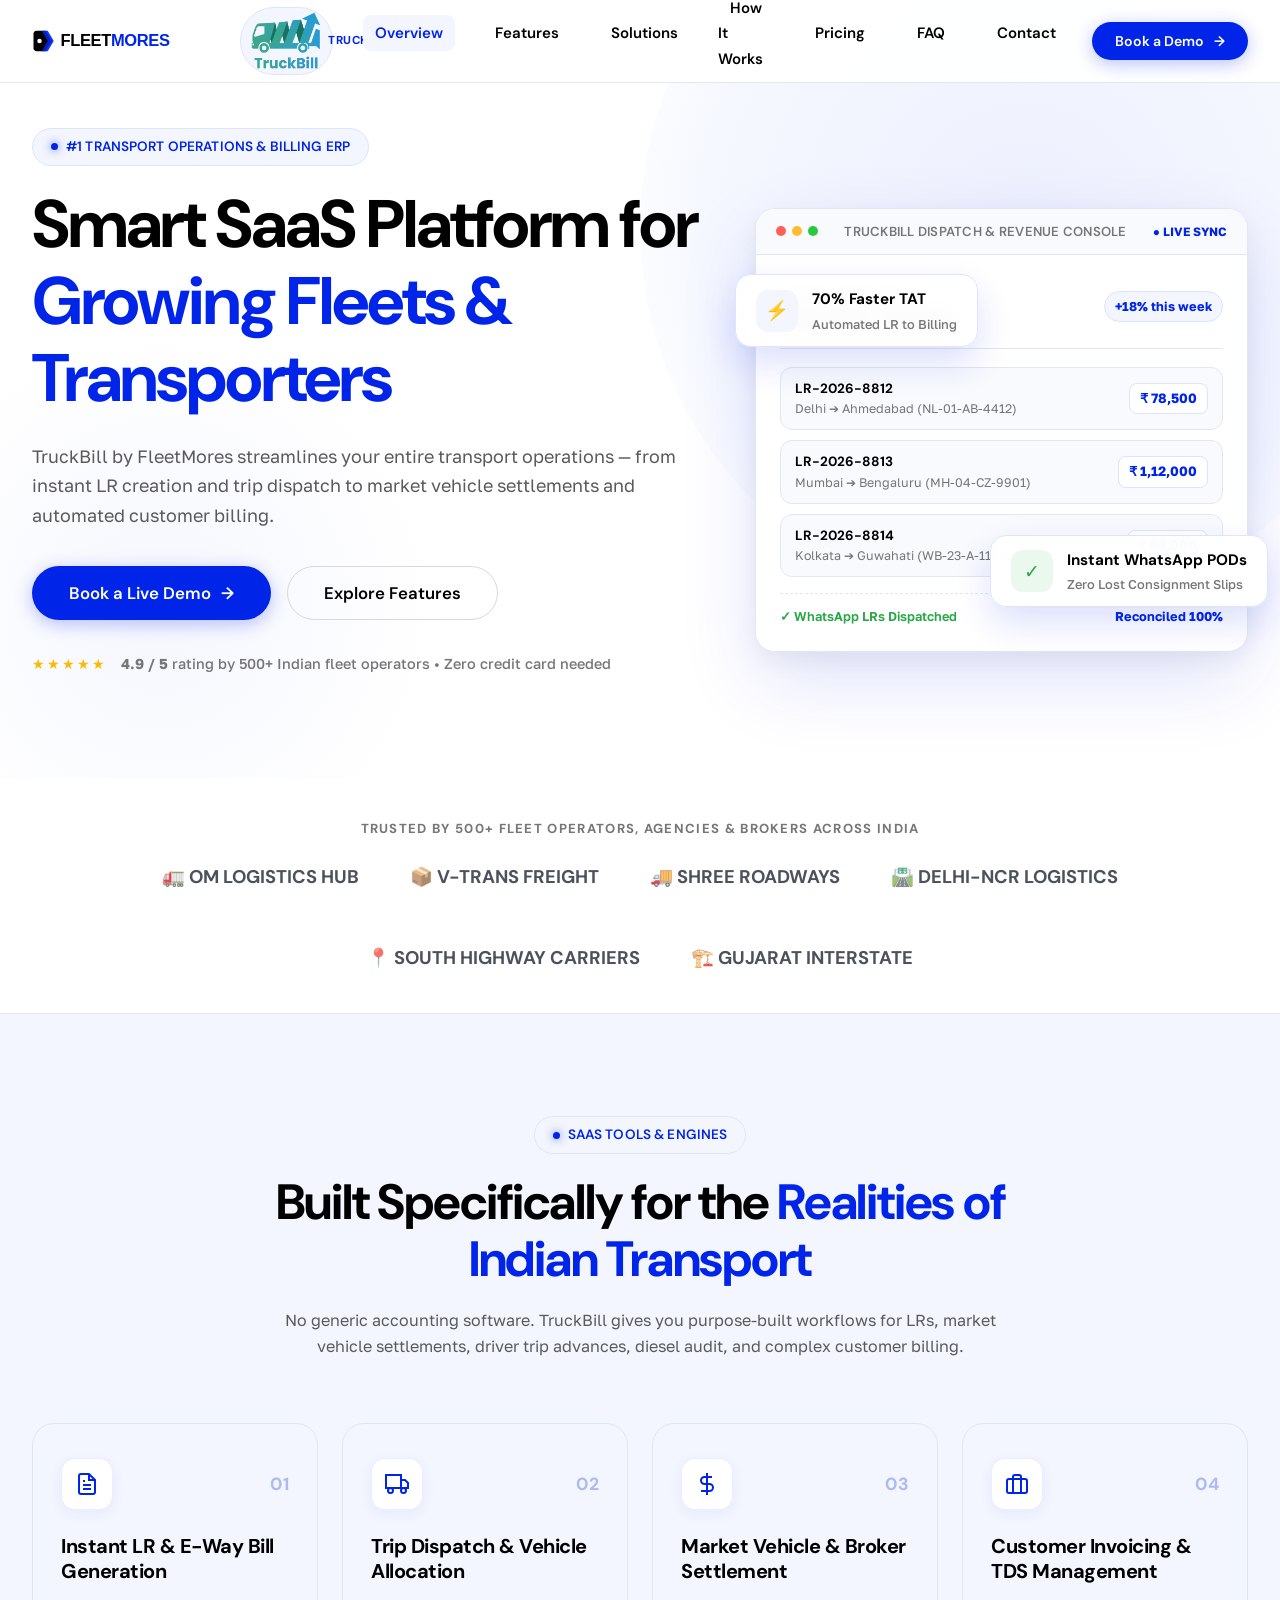
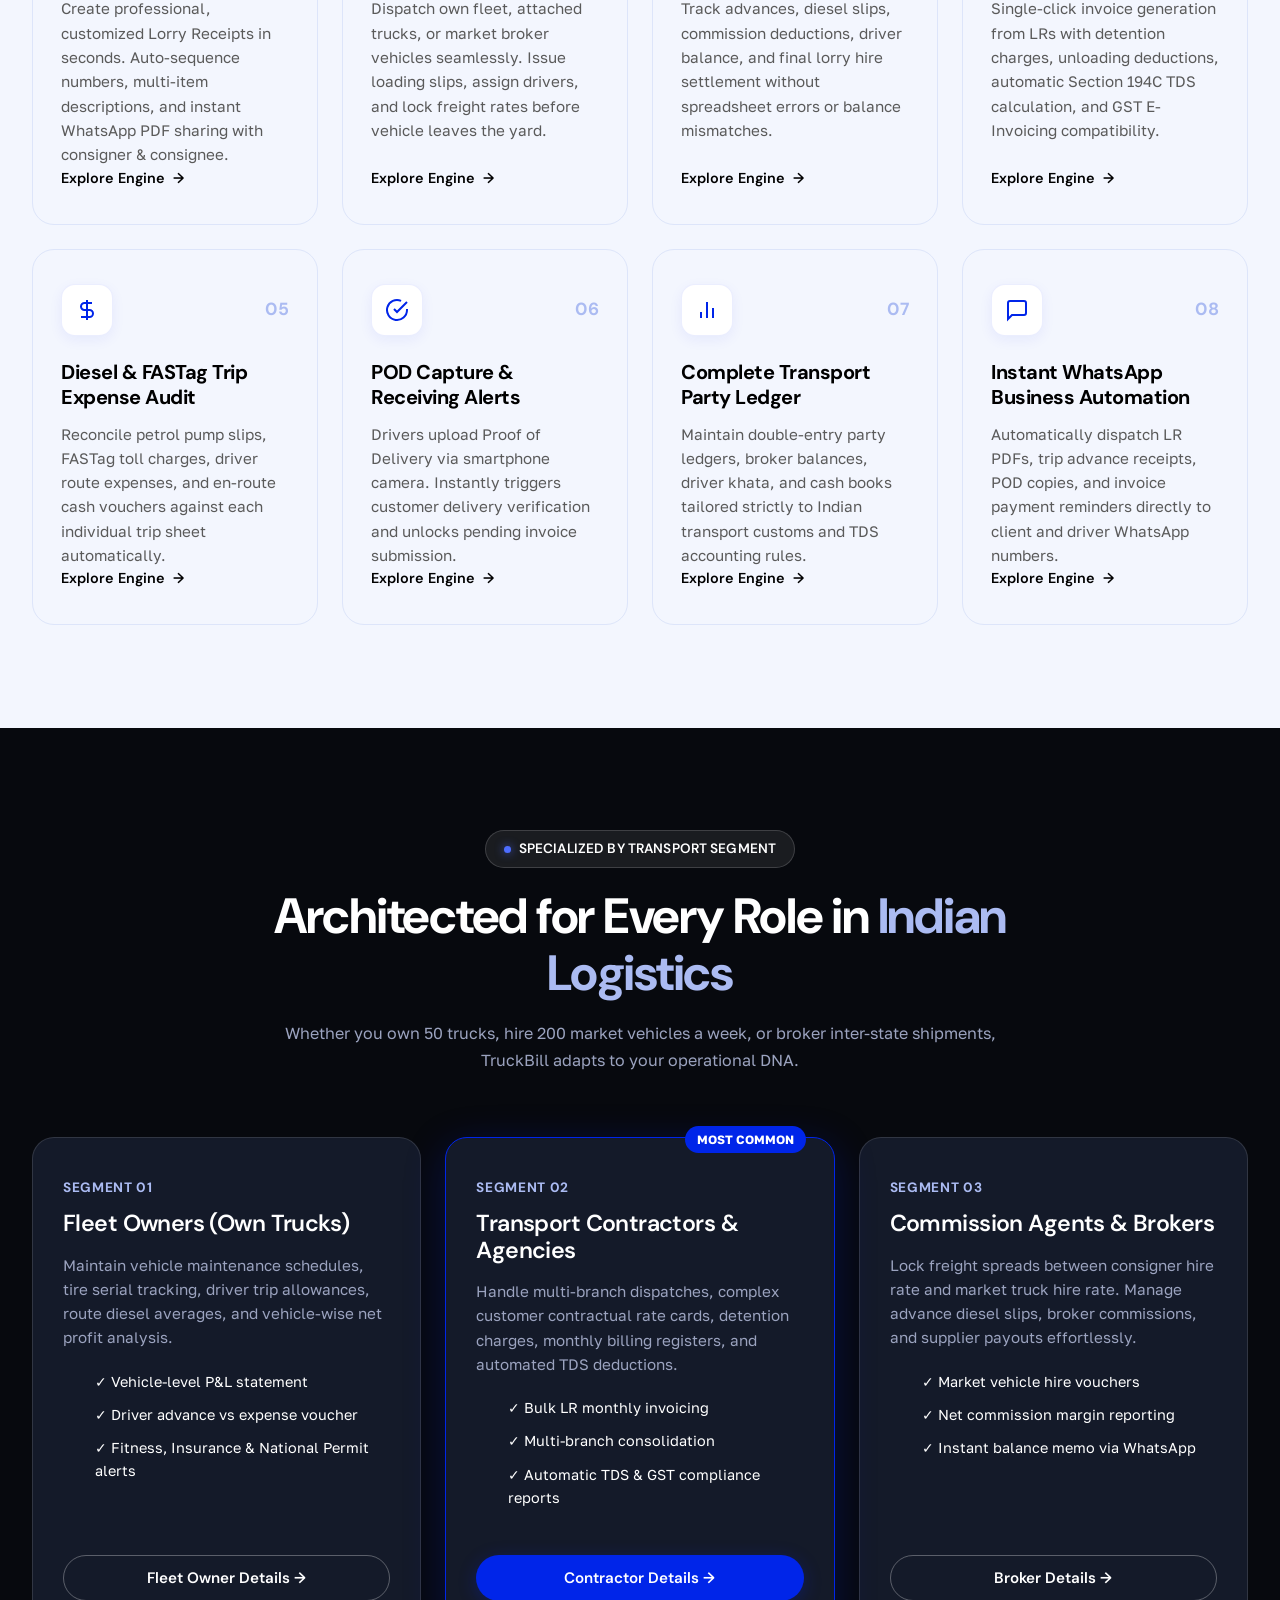
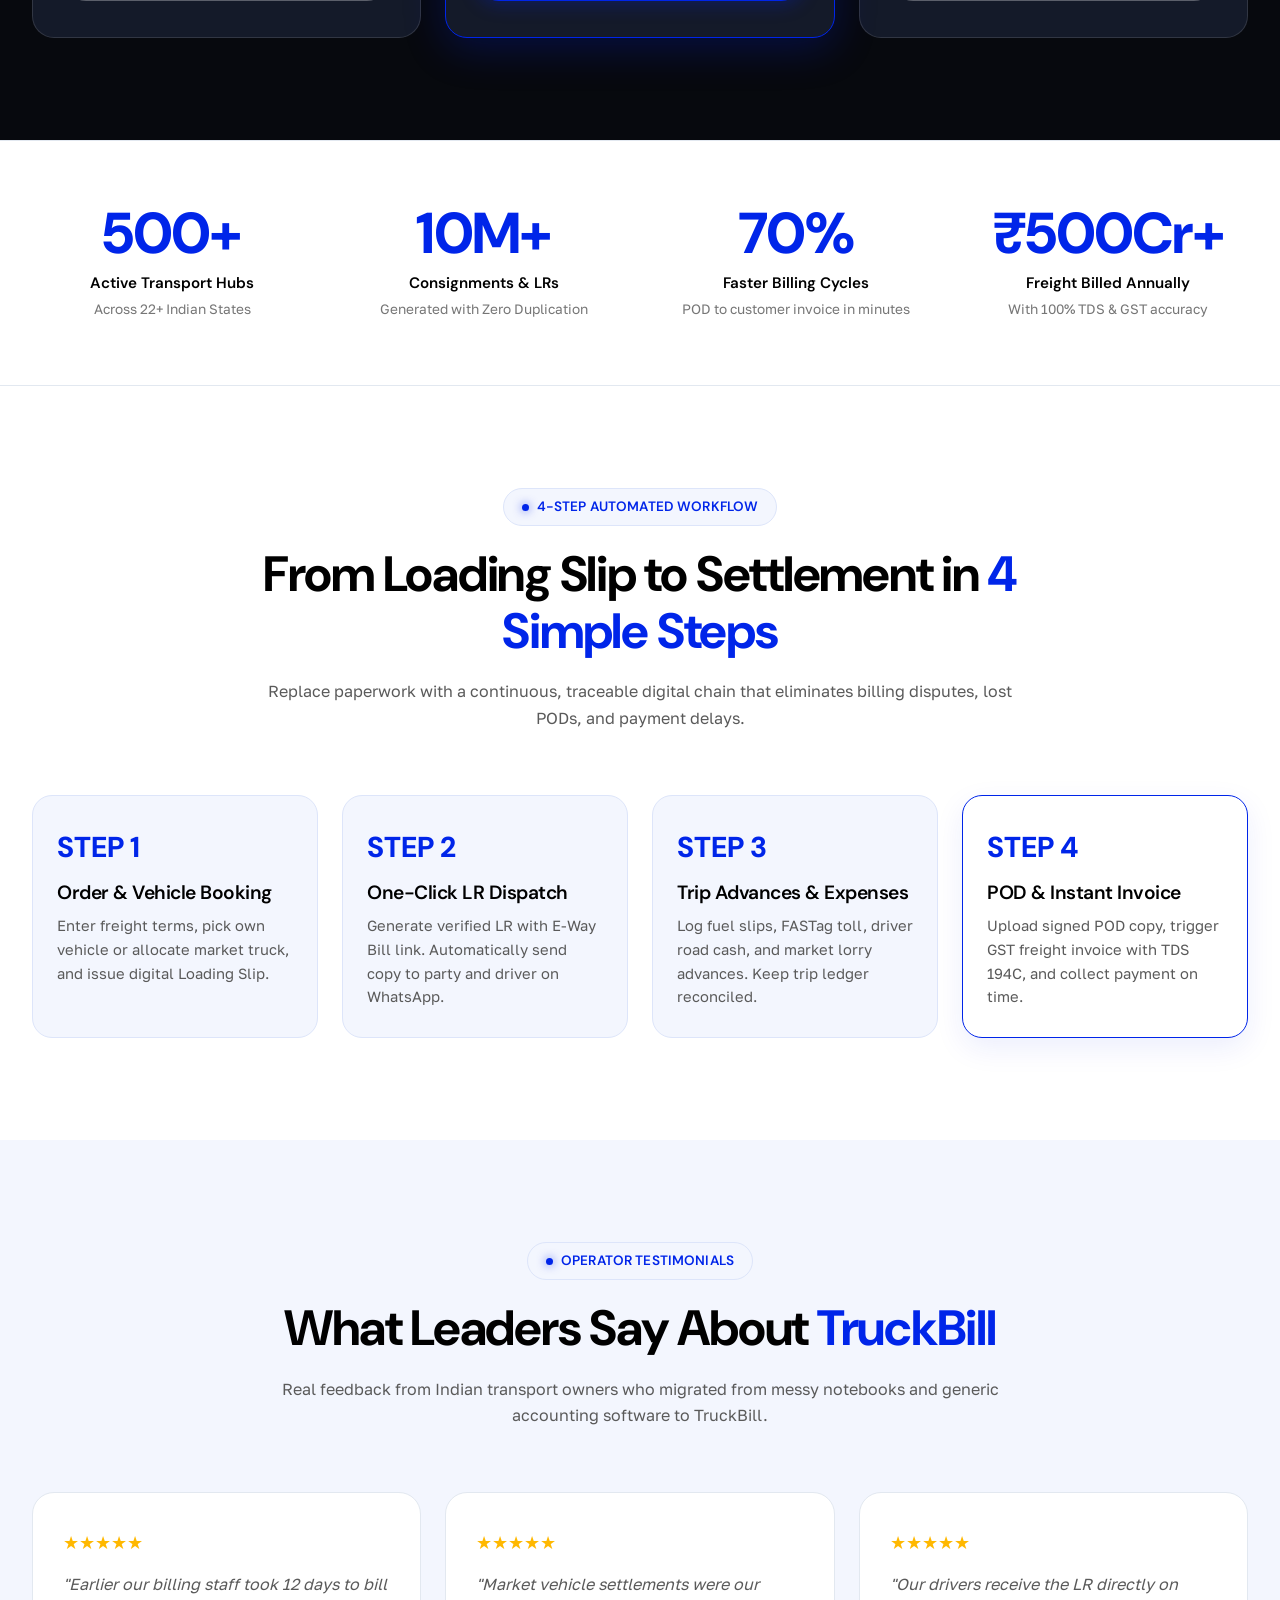
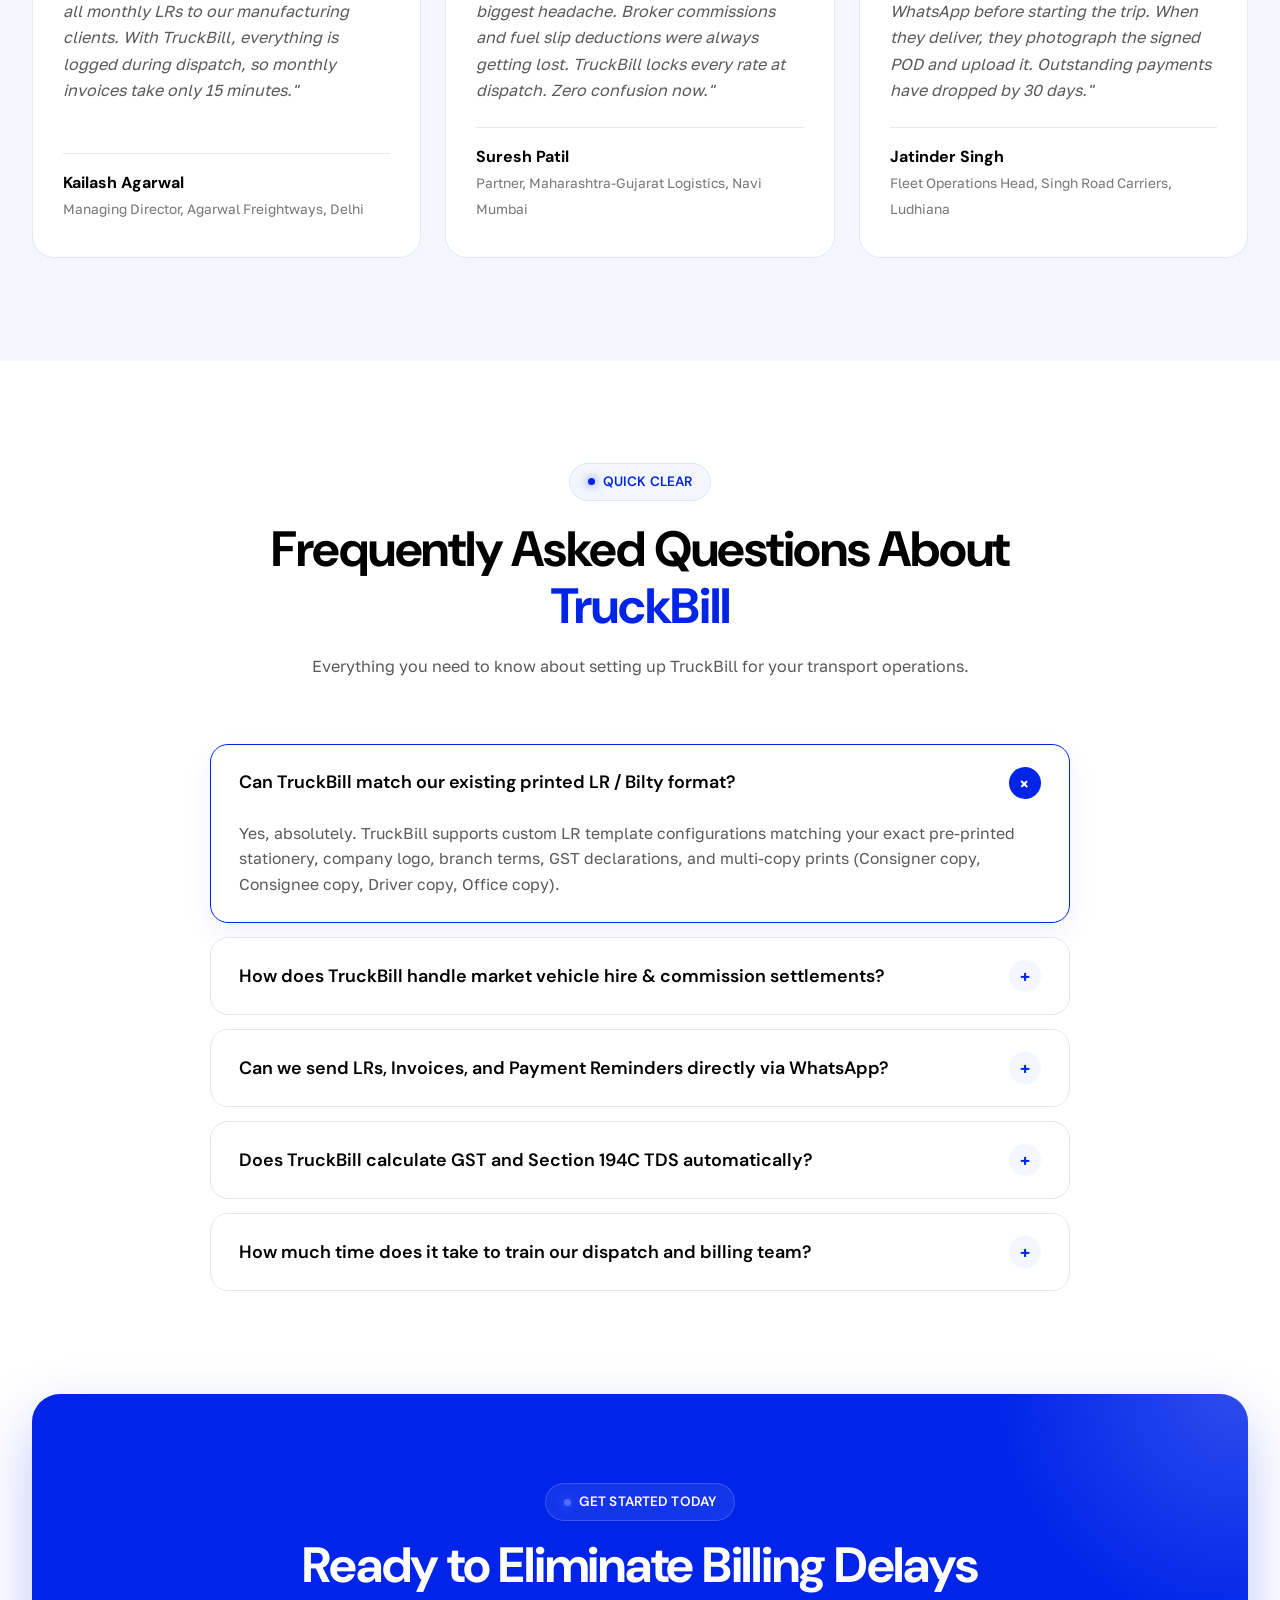
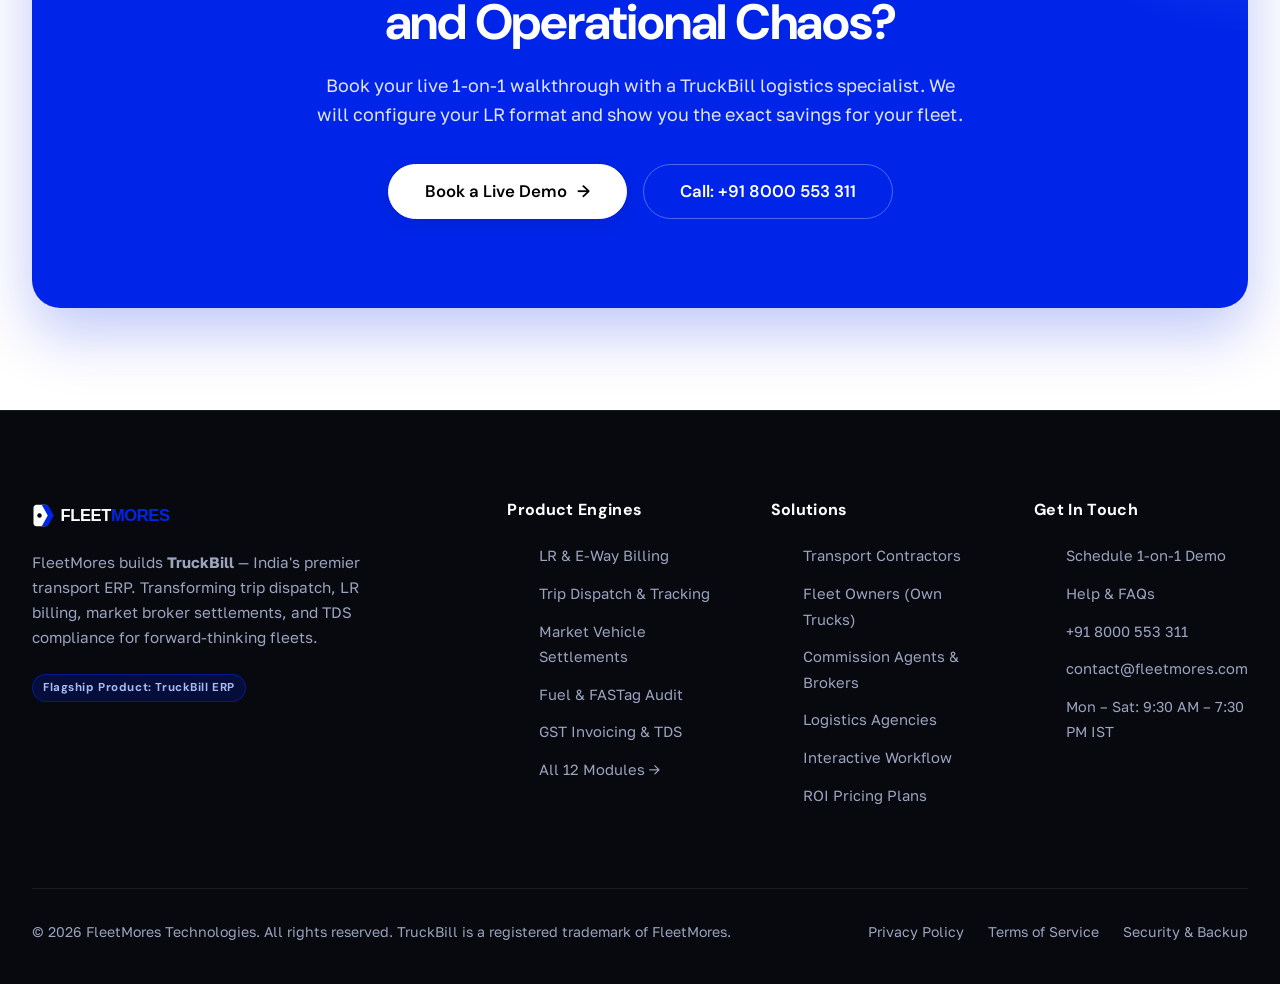
==== index.html @ c941051a "feat: complete FleetMores re-theme matching Sassy Home-3 aesthetic with cobalt blue, ice-blue, DM Sa" ====
<!DOCTYPE html>
<html lang="en">
<head>
  <meta charset="UTF-8">
  <meta name="viewport" content="width=device-width, initial-scale=1.0, maximum-scale=5.0">
  <title>FleetMores — Smart Transport ERP & Operations SaaS | TruckBill</title>
  <meta name="description" content="FleetMores delivers TruckBill — India's premier transport operations and billing ERP. Automate LR generation, trip dispatch, market vehicle settlements, and customer invoicing in one modern platform.">
  <meta name="keywords" content="Transport ERP, TruckBill, FleetMores, Truck Billing Software, LR Software, Transport Management Software India, Fleet Management Software">
  <meta name="author" content="FleetMores Technologies">
  <link rel="canonical" href="https://fleetmores.com/">

  <!-- Open Graph -->
  <meta property="og:type" content="website">
  <meta property="og:url" content="https://fleetmores.com/">
  <meta property="og:title" content="FleetMores — Smart Transport ERP & Operations SaaS | TruckBill">
  <meta property="og:description" content="Automate LR generation, trip dispatch, market vehicle settlements, and customer invoicing in one modern platform.">
  <meta property="og:image" content="https://fleetmores.com/assets/images/fleetmores-logo.svg">

  <!-- Favicon -->
  <link rel="icon" type="image/svg+xml" href="assets/images/fleetmores-logo.svg">

  <!-- CSS Dependencies -->
  <link rel="stylesheet" href="assets/css/bootstrap.min.css">
  <link rel="stylesheet" href="assets/css/main.css">
  <link rel="stylesheet" href="assets/css/components.css">
  <link rel="stylesheet" href="assets/css/responsive.css">

  <!-- Schema.org SoftwareApplication -->
  <script type="application/ld+json">
  {
    "@context": "https://schema.org",
    "@type": "SoftwareApplication",
    "name": "TruckBill",
    "operatingSystem": "Cloud / Web (All Browsers)",
    "applicationCategory": "BusinessApplication",
    "offers": {
      "@type": "Offer",
      "price": "Custom",
      "priceCurrency": "INR"
    },
    "publisher": {
      "@type": "Organization",
      "name": "FleetMores Technologies"
    }
  }
  </script>
</head>
<body>

  <!-- HEADER (Sassy Glassmorphic Header) -->
  <header class="fm-header" id="mainHeader">
    <div class="container-fm">
      <div class="header-inner">
        <a href="index.html" class="header-brand-group" aria-label="FleetMores Home">
          <img src="assets/images/fleetmores-logo.svg" alt="FLEETMORES" width="180" height="28">
          <span class="header-brand-divider"></span>
          <span class="header-product-badge">
            <img src="assets/images/truckbill-logo.png" alt="TruckBill" height="14" style="vertical-align: middle;">
            <span>TRUCKBILL</span>
          </span>
        </a>

        <nav aria-label="Primary Navigation">
          <ul class="nav-desktop-links">
            <li><a href="index.html" class="active">Overview</a></li>
            <li><a href="features.html">Features</a></li>
            <li><a href="solutions.html">Solutions</a></li>
            <li><a href="how-it-works.html">How It Works</a></li>
            <li><a href="pricing.html">Pricing</a></li>
            <li><a href="faq.html">FAQ</a></li>
            <li><a href="contact.html">Contact</a></li>
          </ul>
        </nav>

        <div class="nav-desktop-cta">
          <button class="btn-sassy btn-sassy-primary btn-sassy-sm" data-open-demo data-demo-source="header_desktop">
            <span>Book a Demo</span> <span class="btn-arrow">→</span>
          </button>
        </div>

        <button class="hamburger-toggle" id="hamburgerBtn" aria-label="Toggle navigation menu" aria-expanded="false">
          <span class="hamburger-line"></span>
          <span class="hamburger-line"></span>
          <span class="hamburger-line"></span>
        </button>
      </div>
    </div>
  </header>

  <!-- Mobile Nav Drawer -->
  <div class="mobile-nav-overlay" id="mobileOverlay"></div>
  <div class="mobile-nav-drawer" id="mobileDrawer">
    <div>
      <div class="d-flex align-items-center justify-content-between mb-4">
        <img src="assets/images/fleetmores-logo.svg" alt="FLEETMORES" width="150" height="24">
        <button class="modal-close-btn" id="mobileCloseBtn" aria-label="Close Menu">✕</button>
      </div>
      <ul class="mobile-nav-links">
        <li><a href="index.html" class="active"><span>Overview</span> <span>→</span></a></li>
        <li><a href="features.html"><span>Features (12 Engines)</span> <span>→</span></a></li>
        <li><a href="solutions.html"><span>Solutions by Segment</span> <span>→</span></a></li>
        <li><a href="how-it-works.html"><span>How It Works</span> <span>→</span></a></li>
        <li><a href="pricing.html"><span>Pricing Plans</span> <span>→</span></a></li>
        <li><a href="faq.html"><span>FAQs</span> <span>→</span></a></li>
        <li><a href="contact.html"><span>Contact & Schedule</span> <span>→</span></a></li>
      </ul>
    </div>
    <div>
      <button class="btn-sassy btn-sassy-primary w-100 py-3" data-open-demo data-demo-source="mobile_drawer">
        <span>Book a Demo</span> <span class="btn-arrow">→</span>
      </button>
    </div>
  </div>

  <!-- HERO SECTION (Sassy Home-3 Style) -->
  <section class="sassy-hero">
    <div class="container-fm sassy-hero-content">
      <div class="row align-items-center">
        <div class="col-12 col-lg-7">
          <div class="sassy-badge-pill">
            <span class="pill-dot"></span>
            <span>#1 TRANSPORT OPERATIONS & BILLING ERP</span>
          </div>

          <h1 class="sassy-hero-title">
            Smart SaaS Platform for <span class="text-cobalt">Growing Fleets & Transporters</span>
          </h1>

          <p class="sassy-hero-desc">
            TruckBill by FleetMores streamlines your entire transport operations — from instant LR creation and trip dispatch to market vehicle settlements and automated customer billing.
          </p>

          <div class="sassy-hero-actions">
            <button class="btn-sassy btn-sassy-primary btn-sassy-lg" data-open-demo data-demo-source="hero_primary">
              <span>Book a Live Demo</span> <span class="btn-arrow">→</span>
            </button>
            <a href="features.html" class="btn-sassy btn-sassy-outline btn-sassy-lg">
              <span>Explore Features</span>
            </a>
          </div>

          <div class="sassy-hero-trust">
            <span class="sassy-hero-stars">★★★★★</span>
            <span><strong>4.9 / 5</strong> rating by 500+ Indian fleet operators • Zero credit card needed</span>
          </div>
        </div>

        <div class="col-12 col-lg-5 mt-5 mt-lg-0">
          <!-- Layered Sassy Dashboard Window -->
          <div class="sassy-hero-mockup-wrap">
            <!-- Floating Pill Left -->
            <div class="floating-pill floating-pill-left">
              <div class="floating-pill-icon">⚡</div>
              <div>
                <div class="floating-pill-title">70% Faster TAT</div>
                <div class="floating-pill-sub">Automated LR to Billing</div>
              </div>
            </div>

            <!-- Dashboard Window -->
            <div class="sassy-dashboard-window">
              <div class="window-header">
                <div class="window-dots">
                  <div class="window-dot red"></div>
                  <div class="window-dot yellow"></div>
                  <div class="window-dot green"></div>
                </div>
                <div class="window-title">TRUCKBILL DISPATCH & REVENUE CONSOLE</div>
                <div style="font-size: 0.75rem; color: #0025E9; font-weight: 700;">● LIVE SYNC</div>
              </div>
              <div class="window-body">
                <div style="display: flex; justify-content: space-between; align-items: center; margin-bottom: 18px; padding-bottom: 14px; border-bottom: 1px solid #E2E8F0;">
                  <div>
                    <span style="font-size: 0.75rem; color: #767676; text-transform: uppercase; font-weight: 700;">Today's Dispatches</span>
                    <h3 style="font-size: 1.6rem; color: #000; margin: 0; font-weight: 800;">48 Trips Active</h3>
                  </div>
                  <span style="background: #F3F6FE; color: #0025E9; font-size: 0.8rem; font-weight: 700; padding: 4px 10px; border-radius: 9999px; border: 1px solid #DCE4FD;">+18% this week</span>
                </div>

                <!-- Mini Trip Records Table -->
                <div style="display: flex; flex-direction: column; gap: 10px; font-size: 0.84rem;">
                  <div style="display: flex; justify-content: space-between; align-items: center; padding: 10px 14px; background: #F8FAFD; border-radius: 12px; border: 1px solid #E2E8F0;">
                    <div>
                      <strong style="color: #000; font-family: var(--font-heading);">LR-2026-8812</strong>
                      <div style="color: #767676; font-size: 0.78rem;">Delhi ➔ Ahmedabad (NL-01-AB-4412)</div>
                    </div>
                    <span style="color: #0025E9; font-weight: 700; background: #FFFFFF; padding: 4px 10px; border-radius: 8px; border: 1px solid #DCE4FD;">₹ 78,500</span>
                  </div>

                  <div style="display: flex; justify-content: space-between; align-items: center; padding: 10px 14px; background: #F8FAFD; border-radius: 12px; border: 1px solid #E2E8F0;">
                    <div>
                      <strong style="color: #000; font-family: var(--font-heading);">LR-2026-8813</strong>
                      <div style="color: #767676; font-size: 0.78rem;">Mumbai ➔ Bengaluru (MH-04-CZ-9901)</div>
                    </div>
                    <span style="color: #0025E9; font-weight: 700; background: #FFFFFF; padding: 4px 10px; border-radius: 8px; border: 1px solid #DCE4FD;">₹ 1,12,000</span>
                  </div>

                  <div style="display: flex; justify-content: space-between; align-items: center; padding: 10px 14px; background: #F8FAFD; border-radius: 12px; border: 1px solid #E2E8F0;">
                    <div>
                      <strong style="color: #000; font-family: var(--font-heading);">LR-2026-8814</strong>
                      <div style="color: #767676; font-size: 0.78rem;">Kolkata ➔ Guwahati (WB-23-A-1102)</div>
                    </div>
                    <span style="color: #0025E9; font-weight: 700; background: #FFFFFF; padding: 4px 10px; border-radius: 8px; border: 1px solid #DCE4FD;">₹ 94,000</span>
                  </div>
                </div>

                <!-- Instant Action Button inside mockup -->
                <div style="margin-top: 16px; padding-top: 12px; border-top: 1px dashed #E2E8F0; display: flex; justify-content: space-between; align-items: center;">
                  <span style="font-size: 0.8rem; color: #28a745; font-weight: 600;">✓ WhatsApp LRs Dispatched</span>
                  <span style="font-size: 0.8rem; color: #0025E9; font-weight: 700;">Reconciled 100%</span>
                </div>
              </div>
            </div>

            <!-- Floating Pill Right -->
            <div class="floating-pill floating-pill-right">
              <div class="floating-pill-icon" style="background: #EAF8EE; color: #27A844;">✓</div>
              <div>
                <div class="floating-pill-title">Instant WhatsApp PODs</div>
                <div class="floating-pill-sub">Zero Lost Consignment Slips</div>
              </div>
            </div>
          </div>
        </div>
      </div>
    </div>
  </section>

  <!-- TRUST LOGO STRIP (Sassy Partner Strip) -->
  <section class="sassy-trust-strip">
    <div class="container-fm">
      <div class="trust-strip-title">TRUSTED BY 500+ FLEET OPERATORS, AGENCIES & BROKERS ACROSS INDIA</div>
      <div class="trust-logos-row">
        <div class="trust-logo-item">🚛 OM LOGISTICS HUB</div>
        <div class="trust-logo-item">📦 V-TRANS FREIGHT</div>
        <div class="trust-logo-item">🚚 SHREE ROADWAYS</div>
        <div class="trust-logo-item">🛣️ DELHI-NCR LOGISTICS</div>
        <div class="trust-logo-item">📍 SOUTH HIGHWAY CARRIERS</div>
        <div class="trust-logo-item">🏗️ GUJARAT INTERSTATE</div>
      </div>
    </div>
  </section>

  <!-- NUMBERED SERVICE & FEATURE GRID (Sassy Home-3 01 to 08 Layout) -->
  <section class="fm-section fm-section-ice" id="features">
    <div class="container-fm">
      <div class="section-header">
        <div class="sassy-badge-pill">
          <span class="pill-dot"></span>
          <span>SAAS TOOLS & ENGINES</span>
        </div>
        <h2 class="section-title">
          Built Specifically for the <span class="text-cobalt">Realities of Indian Transport</span>
        </h2>
        <p class="section-desc">
          No generic accounting software. TruckBill gives you purpose-built workflows for LRs, market vehicle settlements, driver trip advances, diesel audit, and complex customer billing.
        </p>
      </div>

      <div class="sassy-card-grid">
        <!-- Card 01 -->
        <div class="sassy-card">
          <div>
            <div class="sassy-card-top">
              <div class="sassy-card-icon">
                <svg width="24" height="24" viewBox="0 0 24 24" fill="none" stroke="currentColor" stroke-width="2"><path d="M14 2H6a2 2 0 0 0-2 2v16a2 2 0 0 0 2 2h12a2 2 0 0 0 2-2V8z"></path><polyline points="14 2 14 8 20 8"></polyline><line x1="16" y1="13" x2="8" y2="13"></line><line x1="16" y1="17" x2="8" y2="17"></line><polyline points="10 9 9 9 8 9"></polyline></svg>
              </div>
              <span class="sassy-card-num">01</span>
            </div>
            <h3 class="sassy-card-title">Instant LR & E-Way Bill Generation</h3>
            <p class="sassy-card-text">
              Create professional, customized Lorry Receipts in seconds. Auto-sequence numbers, multi-item descriptions, and instant WhatsApp PDF sharing with consigner & consignee.
            </p>
          </div>
          <a href="features.html#lr-billing" class="sassy-card-link">
            <span>Explore Engine</span> <span class="arrow">→</span>
          </a>
        </div>

        <!-- Card 02 -->
        <div class="sassy-card">
          <div>
            <div class="sassy-card-top">
              <div class="sassy-card-icon">
                <svg width="24" height="24" viewBox="0 0 24 24" fill="none" stroke="currentColor" stroke-width="2"><rect x="1" y="3" width="15" height="13"></rect><polygon points="16 8 20 8 23 11 23 16 16 16 16 8"></polygon><circle cx="5.5" cy="18.5" r="2.5"></circle><circle cx="18.5" cy="18.5" r="2.5"></circle></svg>
              </div>
              <span class="sassy-card-num">02</span>
            </div>
            <h3 class="sassy-card-title">Trip Dispatch & Vehicle Allocation</h3>
            <p class="sassy-card-text">
              Dispatch own fleet, attached trucks, or market broker vehicles seamlessly. Issue loading slips, assign drivers, and lock freight rates before vehicle leaves the yard.
            </p>
          </div>
          <a href="features.html#dispatch" class="sassy-card-link">
            <span>Explore Engine</span> <span class="arrow">→</span>
          </a>
        </div>

        <!-- Card 03 -->
        <div class="sassy-card">
          <div>
            <div class="sassy-card-top">
              <div class="sassy-card-icon">
                <svg width="24" height="24" viewBox="0 0 24 24" fill="none" stroke="currentColor" stroke-width="2"><line x1="12" y1="1" x2="12" y2="23"></line><path d="M17 5H9.5a3.5 3.5 0 0 0 0 7h5a3.5 3.5 0 0 1 0 7H6"></path></svg>
              </div>
              <span class="sassy-card-num">03</span>
            </div>
            <h3 class="sassy-card-title">Market Vehicle & Broker Settlement</h3>
            <p class="sassy-card-text">
              Track advances, diesel slips, commission deductions, driver balance, and final lorry hire settlement without spreadsheet errors or balance mismatches.
            </p>
          </div>
          <a href="features.html#broker" class="sassy-card-link">
            <span>Explore Engine</span> <span class="arrow">→</span>
          </a>
        </div>

        <!-- Card 04 -->
        <div class="sassy-card">
          <div>
            <div class="sassy-card-top">
              <div class="sassy-card-icon">
                <svg width="24" height="24" viewBox="0 0 24 24" fill="none" stroke="currentColor" stroke-width="2"><rect x="2" y="7" width="20" height="14" rx="2" ry="2"></rect><path d="M16 21V5a2 2 0 0 0-2-2h-4a2 2 0 0 0-2 2v16"></path></svg>
              </div>
              <span class="sassy-card-num">04</span>
            </div>
            <h3 class="sassy-card-title">Customer Invoicing & TDS Management</h3>
            <p class="sassy-card-text">
              Single-click invoice generation from LRs with detention charges, unloading deductions, automatic Section 194C TDS calculation, and GST E-Invoicing compatibility.
            </p>
          </div>
          <a href="features.html#invoicing" class="sassy-card-link">
            <span>Explore Engine</span> <span class="arrow">→</span>
          </a>
        </div>

        <!-- Card 05 -->
        <div class="sassy-card">
          <div>
            <div class="sassy-card-top">
              <div class="sassy-card-icon">
                <svg width="24" height="24" viewBox="0 0 24 24" fill="none" stroke="currentColor" stroke-width="2"><path d="M12 2v20M17 5H9.5a3.5 3.5 0 0 0 0 7h5a3.5 3.5 0 0 1 0 7H6"></path></svg>
              </div>
              <span class="sassy-card-num">05</span>
            </div>
            <h3 class="sassy-card-title">Diesel & FASTag Trip Expense Audit</h3>
            <p class="sassy-card-text">
              Reconcile petrol pump slips, FASTag toll charges, driver route expenses, and en-route cash vouchers against each individual trip sheet automatically.
            </p>
          </div>
          <a href="features.html#diesel" class="sassy-card-link">
            <span>Explore Engine</span> <span class="arrow">→</span>
          </a>
        </div>

        <!-- Card 06 -->
        <div class="sassy-card">
          <div>
            <div class="sassy-card-top">
              <div class="sassy-card-icon">
                <svg width="24" height="24" viewBox="0 0 24 24" fill="none" stroke="currentColor" stroke-width="2"><path d="M22 11.08V12a10 10 0 1 1-5.93-9.14"></path><polyline points="22 4 12 14.01 9 11.01"></polyline></svg>
              </div>
              <span class="sassy-card-num">06</span>
            </div>
            <h3 class="sassy-card-title">POD Capture & Receiving Alerts</h3>
            <p class="sassy-card-text">
              Drivers upload Proof of Delivery via smartphone camera. Instantly triggers customer delivery verification and unlocks pending invoice submission.
            </p>
          </div>
          <a href="features.html#pod" class="sassy-card-link">
            <span>Explore Engine</span> <span class="arrow">→</span>
          </a>
        </div>

        <!-- Card 07 -->
        <div class="sassy-card">
          <div>
            <div class="sassy-card-top">
              <div class="sassy-card-icon">
                <svg width="24" height="24" viewBox="0 0 24 24" fill="none" stroke="currentColor" stroke-width="2"><line x1="18" y1="20" x2="18" y2="10"></line><line x1="12" y1="20" x2="12" y2="4"></line><line x1="6" y1="20" x2="6" y2="14"></line></svg>
              </div>
              <span class="sassy-card-num">07</span>
            </div>
            <h3 class="sassy-card-title">Complete Transport Party Ledger</h3>
            <p class="sassy-card-text">
              Maintain double-entry party ledgers, broker balances, driver khata, and cash books tailored strictly to Indian transport customs and TDS accounting rules.
            </p>
          </div>
          <a href="features.html#ledger" class="sassy-card-link">
            <span>Explore Engine</span> <span class="arrow">→</span>
          </a>
        </div>

        <!-- Card 08 -->
        <div class="sassy-card">
          <div>
            <div class="sassy-card-top">
              <div class="sassy-card-icon">
                <svg width="24" height="24" viewBox="0 0 24 24" fill="none" stroke="currentColor" stroke-width="2"><path d="M21 15a2 2 0 0 1-2 2H7l-4 4V5a2 2 0 0 1 2-2h14a2 2 0 0 1 2 2z"></path></svg>
              </div>
              <span class="sassy-card-num">08</span>
            </div>
            <h3 class="sassy-card-title">Instant WhatsApp Business Automation</h3>
            <p class="sassy-card-text">
              Automatically dispatch LR PDFs, trip advance receipts, POD copies, and invoice payment reminders directly to client and driver WhatsApp numbers.
            </p>
          </div>
          <a href="features.html#whatsapp" class="sassy-card-link">
            <span>Explore Engine</span> <span class="arrow">→</span>
          </a>
        </div>
      </div>
    </div>
  </section>

  <!-- DEEP BLACK CONTRAST SECTION (Sassy High-Contrast Showcase) -->
  <section class="fm-section fm-section-dark">
    <div class="container-fm">
      <div class="section-header">
        <div class="sassy-badge-pill sassy-badge-pill-dark">
          <span class="pill-dot"></span>
          <span>SPECIALIZED BY TRANSPORT SEGMENT</span>
        </div>
        <h2 class="section-title text-white">
          Architected for Every Role in <span style="color: #ABBBF2;">Indian Logistics</span>
        </h2>
        <p class="section-desc" style="color: var(--fm-dark-text-muted);">
          Whether you own 50 trucks, hire 200 market vehicles a week, or broker inter-state shipments, TruckBill adapts to your operational DNA.
        </p>
      </div>

      <div class="row g-4">
        <!-- Segment 1 -->
        <div class="col-12 col-md-4">
          <div style="background: var(--fm-dark-card); border: 1px solid var(--fm-dark-border); border-radius: 22px; padding: 36px 30px; height: 100%; display: flex; flex-direction: column; justify-content: space-between;">
            <div>
              <span style="color: #ABBBF2; font-family: var(--font-heading); font-size: 0.85rem; font-weight: 700; letter-spacing: 0.05em; text-transform: uppercase;">Segment 01</span>
              <h3 style="color: #FFFFFF; font-size: 1.45rem; margin-top: 10px; margin-bottom: 16px;">Fleet Owners (Own Trucks)</h3>
              <p style="color: var(--fm-dark-text-muted); font-size: 0.95rem; line-height: 1.6;">
                Maintain vehicle maintenance schedules, tire serial tracking, driver trip allowances, route diesel averages, and vehicle-wise net profit analysis.
              </p>
              <ul style="color: #FFFFFF; font-size: 0.9rem; margin-top: 20px; list-style: none; display: flex; flex-direction: column; gap: 10px;">
                <li>✓ Vehicle-level P&L statement</li>
                <li>✓ Driver advance vs expense voucher</li>
                <li>✓ Fitness, Insurance & National Permit alerts</li>
              </ul>
            </div>
            <div style="margin-top: 30px;">
              <a href="solutions.html#fleet-owners" class="btn-sassy btn-sassy-outline-white w-100">
                <span>Fleet Owner Details →</span>
              </a>
            </div>
          </div>
        </div>

        <!-- Segment 2 -->
        <div class="col-12 col-md-4">
          <div style="background: var(--fm-dark-card); border: 1.5px solid #0025E9; border-radius: 22px; padding: 36px 30px; height: 100%; display: flex; flex-direction: column; justify-content: space-between; position: relative; box-shadow: 0 10px 40px rgba(0, 37, 233, 0.25);">
            <div style="position: absolute; top: -12px; right: 28px; background: #0025E9; color: #FFFFFF; font-size: 0.75rem; font-weight: 700; padding: 4px 12px; border-radius: 9999px;">MOST COMMON</div>
            <div>
              <span style="color: #ABBBF2; font-family: var(--font-heading); font-size: 0.85rem; font-weight: 700; letter-spacing: 0.05em; text-transform: uppercase;">Segment 02</span>
              <h3 style="color: #FFFFFF; font-size: 1.45rem; margin-top: 10px; margin-bottom: 16px;">Transport Contractors & Agencies</h3>
              <p style="color: var(--fm-dark-text-muted); font-size: 0.95rem; line-height: 1.6;">
                Handle multi-branch dispatches, complex customer contractual rate cards, detention charges, monthly billing registers, and automated TDS deductions.
              </p>
              <ul style="color: #FFFFFF; font-size: 0.9rem; margin-top: 20px; list-style: none; display: flex; flex-direction: column; gap: 10px;">
                <li>✓ Bulk LR monthly invoicing</li>
                <li>✓ Multi-branch consolidation</li>
                <li>✓ Automatic TDS & GST compliance reports</li>
              </ul>
            </div>
            <div style="margin-top: 30px;">
              <a href="solutions.html#transporters" class="btn-sassy btn-sassy-primary w-100">
                <span>Contractor Details →</span>
              </a>
            </div>
          </div>
        </div>

        <!-- Segment 3 -->
        <div class="col-12 col-md-4">
          <div style="background: var(--fm-dark-card); border: 1px solid var(--fm-dark-border); border-radius: 22px; padding: 36px 30px; height: 100%; display: flex; flex-direction: column; justify-content: space-between;">
            <div>
              <span style="color: #ABBBF2; font-family: var(--font-heading); font-size: 0.85rem; font-weight: 700; letter-spacing: 0.05em; text-transform: uppercase;">Segment 03</span>
              <h3 style="color: #FFFFFF; font-size: 1.45rem; margin-top: 10px; margin-bottom: 16px;">Commission Agents & Brokers</h3>
              <p style="color: var(--fm-dark-text-muted); font-size: 0.95rem; line-height: 1.6;">
                Lock freight spreads between consigner hire rate and market truck hire rate. Manage advance diesel slips, broker commissions, and supplier payouts effortlessly.
              </p>
              <ul style="color: #FFFFFF; font-size: 0.9rem; margin-top: 20px; list-style: none; display: flex; flex-direction: column; gap: 10px;">
                <li>✓ Market vehicle hire vouchers</li>
                <li>✓ Net commission margin reporting</li>
                <li>✓ Instant balance memo via WhatsApp</li>
              </ul>
            </div>
            <div style="margin-top: 30px;">
              <a href="solutions.html#commission-agents" class="btn-sassy btn-sassy-outline-white w-100">
                <span>Broker Details →</span>
              </a>
            </div>
          </div>
        </div>
      </div>
    </div>
  </section>

  <!-- METRICS & IMPACT COUNTER (Sassy Stats Strip) -->
  <section class="sassy-metrics-strip">
    <div class="container-fm">
      <div class="metrics-grid">
        <div>
          <div class="metric-number">500+</div>
          <div class="metric-label">Active Transport Hubs</div>
          <div class="metric-sub">Across 22+ Indian States</div>
        </div>
        <div>
          <div class="metric-number">10M+</div>
          <div class="metric-label">Consignments & LRs</div>
          <div class="metric-sub">Generated with Zero Duplication</div>
        </div>
        <div>
          <div class="metric-number">70%</div>
          <div class="metric-label">Faster Billing Cycles</div>
          <div class="metric-sub">POD to customer invoice in minutes</div>
        </div>
        <div>
          <div class="metric-number">₹500Cr+</div>
          <div class="metric-label">Freight Billed Annually</div>
          <div class="metric-sub">With 100% TDS & GST accuracy</div>
        </div>
      </div>
    </div>
  </section>

  <!-- INTERACTIVE WORKFLOW (From Loading Slip to Bank Settlement) -->
  <section class="fm-section fm-section-white" id="how-it-works">
    <div class="container-fm">
      <div class="section-header">
        <div class="sassy-badge-pill">
          <span class="pill-dot"></span>
          <span>4-STEP AUTOMATED WORKFLOW</span>
        </div>
        <h2 class="section-title">
          From Loading Slip to Settlement in <span class="text-cobalt">4 Simple Steps</span>
        </h2>
        <p class="section-desc">
          Replace paperwork with a continuous, traceable digital chain that eliminates billing disputes, lost PODs, and payment delays.
        </p>
      </div>

      <div class="row g-4">
        <div class="col-12 col-md-3">
          <div style="background: var(--fm-tertiary); border: 1px solid var(--fm-tertiary-border); border-radius: 20px; padding: 28px 24px; height: 100%;">
            <div style="font-family: var(--font-heading); font-size: 1.8rem; font-weight: 800; color: var(--fm-primary); margin-bottom: 12px;">STEP 1</div>
            <h4 style="font-size: 1.2rem; margin-bottom: 10px;">Order & Vehicle Booking</h4>
            <p style="font-size: 0.92rem; color: var(--fm-body-text);">Enter freight terms, pick own vehicle or allocate market truck, and issue digital Loading Slip.</p>
          </div>
        </div>

        <div class="col-12 col-md-3">
          <div style="background: var(--fm-tertiary); border: 1px solid var(--fm-tertiary-border); border-radius: 20px; padding: 28px 24px; height: 100%;">
            <div style="font-family: var(--font-heading); font-size: 1.8rem; font-weight: 800; color: var(--fm-primary); margin-bottom: 12px;">STEP 2</div>
            <h4 style="font-size: 1.2rem; margin-bottom: 10px;">One-Click LR Dispatch</h4>
            <p style="font-size: 0.92rem; color: var(--fm-body-text);">Generate verified LR with E-Way Bill link. Automatically send copy to party and driver on WhatsApp.</p>
          </div>
        </div>

        <div class="col-12 col-md-3">
          <div style="background: var(--fm-tertiary); border: 1px solid var(--fm-tertiary-border); border-radius: 20px; padding: 28px 24px; height: 100%;">
            <div style="font-family: var(--font-heading); font-size: 1.8rem; font-weight: 800; color: var(--fm-primary); margin-bottom: 12px;">STEP 3</div>
            <h4 style="font-size: 1.2rem; margin-bottom: 10px;">Trip Advances & Expenses</h4>
            <p style="font-size: 0.92rem; color: var(--fm-body-text);">Log fuel slips, FASTag toll, driver road cash, and market lorry advances. Keep trip ledger reconciled.</p>
          </div>
        </div>

        <div class="col-12 col-md-3">
          <div style="background: var(--fm-tertiary); border: 1.5px solid var(--fm-primary); border-radius: 20px; padding: 28px 24px; height: 100%; background: #FFFFFF; box-shadow: 0 10px 30px rgba(0, 37, 233, 0.08);">
            <div style="font-family: var(--font-heading); font-size: 1.8rem; font-weight: 800; color: var(--fm-primary); margin-bottom: 12px;">STEP 4</div>
            <h4 style="font-size: 1.2rem; margin-bottom: 10px;">POD & Instant Invoice</h4>
            <p style="font-size: 0.92rem; color: var(--fm-body-text);">Upload signed POD copy, trigger GST freight invoice with TDS 194C, and collect payment on time.</p>
          </div>
        </div>
      </div>
    </div>
  </section>

  <!-- TESTIMONIALS (Sassy Quote Cards) -->
  <section class="fm-section fm-section-ice">
    <div class="container-fm">
      <div class="section-header">
        <div class="sassy-badge-pill">
          <span class="pill-dot"></span>
          <span>OPERATOR TESTIMONIALS</span>
        </div>
        <h2 class="section-title">
          What Leaders Say About <span class="text-cobalt">TruckBill</span>
        </h2>
        <p class="section-desc">
          Real feedback from Indian transport owners who migrated from messy notebooks and generic accounting software to TruckBill.
        </p>
      </div>

      <div class="row g-4">
        <div class="col-12 col-md-4">
          <div style="background: #FFFFFF; border-radius: 22px; padding: 36px 30px; border: 1px solid var(--fm-border-color); height: 100%; display: flex; flex-direction: column; justify-content: space-between;">
            <div>
              <div style="color: #FFB800; font-size: 1.1rem; margin-bottom: 14px;">★★★★★</div>
              <p style="font-size: 1rem; color: var(--fm-body-text); line-height: 1.65; font-style: italic;">
                "Earlier our billing staff took 12 days to bill all monthly LRs to our manufacturing clients. With TruckBill, everything is logged during dispatch, so monthly invoices take only 15 minutes."
              </p>
            </div>
            <div style="margin-top: 24px; padding-top: 16px; border-top: 1px solid var(--fm-border-color);">
              <strong style="color: #000; font-family: var(--font-heading); display: block;">Kailash Agarwal</strong>
              <span style="font-size: 0.85rem; color: var(--fm-muted-text);">Managing Director, Agarwal Freightways, Delhi</span>
            </div>
          </div>
        </div>

        <div class="col-12 col-md-4">
          <div style="background: #FFFFFF; border-radius: 22px; padding: 36px 30px; border: 1px solid var(--fm-border-color); height: 100%; display: flex; flex-direction: column; justify-content: space-between;">
            <div>
              <div style="color: #FFB800; font-size: 1.1rem; margin-bottom: 14px;">★★★★★</div>
              <p style="font-size: 1rem; color: var(--fm-body-text); line-height: 1.65; font-style: italic;">
                "Market vehicle settlements were our biggest headache. Broker commissions and fuel slip deductions were always getting lost. TruckBill locks every rate at dispatch. Zero confusion now."
              </p>
            </div>
            <div style="margin-top: 24px; padding-top: 16px; border-top: 1px solid var(--fm-border-color);">
              <strong style="color: #000; font-family: var(--font-heading); display: block;">Suresh Patil</strong>
              <span style="font-size: 0.85rem; color: var(--fm-muted-text);">Partner, Maharashtra-Gujarat Logistics, Navi Mumbai</span>
            </div>
          </div>
        </div>

        <div class="col-12 col-md-4">
          <div style="background: #FFFFFF; border-radius: 22px; padding: 36px 30px; border: 1px solid var(--fm-border-color); height: 100%; display: flex; flex-direction: column; justify-content: space-between;">
            <div>
              <div style="color: #FFB800; font-size: 1.1rem; margin-bottom: 14px;">★★★★★</div>
              <p style="font-size: 1rem; color: var(--fm-body-text); line-height: 1.65; font-style: italic;">
                "Our drivers receive the LR directly on WhatsApp before starting the trip. When they deliver, they photograph the signed POD and upload it. Outstanding payments have dropped by 30 days."
              </p>
            </div>
            <div style="margin-top: 24px; padding-top: 16px; border-top: 1px solid var(--fm-border-color);">
              <strong style="color: #000; font-family: var(--font-heading); display: block;">Jatinder Singh</strong>
              <span style="font-size: 0.85rem; color: var(--fm-muted-text);">Fleet Operations Head, Singh Road Carriers, Ludhiana</span>
            </div>
          </div>
        </div>
      </div>
    </div>
  </section>

  <!-- FAQ ACCORDION SECTION (Sassy "Quick Clear" Style) -->
  <section class="fm-section fm-section-white" id="faq">
    <div class="container-fm">
      <div class="section-header">
        <div class="sassy-badge-pill">
          <span class="pill-dot"></span>
          <span>QUICK CLEAR</span>
        </div>
        <h2 class="section-title">
          Frequently Asked Questions About <span class="text-cobalt">TruckBill</span>
        </h2>
        <p class="section-desc">
          Everything you need to know about setting up TruckBill for your transport operations.
        </p>
      </div>

      <div class="sassy-faq-list">
        <!-- FAQ 1 -->
        <div class="sassy-faq-item active">
          <button class="sassy-faq-question">
            <span>Can TruckBill match our existing printed LR / Bilty format?</span>
            <span class="sassy-faq-icon">+</span>
          </button>
          <div class="sassy-faq-answer">
            <p>
              Yes, absolutely. TruckBill supports custom LR template configurations matching your exact pre-printed stationery, company logo, branch terms, GST declarations, and multi-copy prints (Consigner copy, Consignee copy, Driver copy, Office copy).
            </p>
          </div>
        </div>

        <!-- FAQ 2 -->
        <div class="sassy-faq-item">
          <button class="sassy-faq-question">
            <span>How does TruckBill handle market vehicle hire & commission settlements?</span>
            <span class="sassy-faq-icon">+</span>
          </button>
          <div class="sassy-faq-answer">
            <p>
              When dispatching a market vehicle, you record both the Consigner Freight Rate and the Truck Owner Hire Rate. TruckBill automatically tracks diesel slips issued, cash advances, commission deductions, driver balance, and generates a formal Lorry Hire Slip.
            </p>
          </div>
        </div>

        <!-- FAQ 3 -->
        <div class="sassy-faq-item">
          <button class="sassy-faq-question">
            <span>Can we send LRs, Invoices, and Payment Reminders directly via WhatsApp?</span>
            <span class="sassy-faq-icon">+</span>
          </button>
          <div class="sassy-faq-answer">
            <p>
              Yes. With built-in WhatsApp Business automation, your dispatch team can send official PDF LRs to the driver and consigner with one tap. Clients can also receive instant delivery alerts, payment links, and ledger statements.
            </p>
          </div>
        </div>

        <!-- FAQ 4 -->
        <div class="sassy-faq-item">
          <button class="sassy-faq-question">
            <span>Does TruckBill calculate GST and Section 194C TDS automatically?</span>
            <span class="sassy-faq-icon">+</span>
          </button>
          <div class="sassy-faq-answer">
            <p>
              Yes. TruckBill is fully compliant with Indian transportation tax laws. It supports RCM (Reverse Charge Mechanism) and FCM for GST, auto-calculates 1% or 2% TDS under Section 194C, and produces GSTR-1 ready reports.
            </p>
          </div>
        </div>

        <!-- FAQ 5 -->
        <div class="sassy-faq-item">
          <button class="sassy-faq-question">
            <span>How much time does it take to train our dispatch and billing team?</span>
            <span class="sassy-faq-icon">+</span>
          </button>
          <div class="sassy-faq-answer">
            <p>
              TruckBill is specifically designed for transport yard and billing staff. Most teams become completely self-sufficient within 20 to 30 minutes. Our customer success team provides complete hands-on onboarding and live video walkthroughs.
            </p>
          </div>
        </div>
      </div>
    </div>
  </section>

  <!-- FULL-BLEED COBALT BANNER CTA (Sassy High-Energy Finish) -->
  <section class="fm-section fm-section-white pt-0">
    <div class="container-fm">
      <div class="sassy-cobalt-banner text-center">
        <div style="position: relative; z-index: 1; max-width: 800px; margin: 0 auto; padding: 0 20px;">
          <div class="sassy-badge-pill sassy-badge-pill-dark mb-3">
            <span class="pill-dot"></span>
            <span>GET STARTED TODAY</span>
          </div>
          <h2>Ready to Eliminate Billing Delays and Operational Chaos?</h2>
          <p class="mx-auto">
            Book your live 1-on-1 walkthrough with a TruckBill logistics specialist. We will configure your LR format and show you the exact savings for your fleet.
          </p>
          <div class="d-flex align-items-center justify-content-center flex-wrap gap-3">
            <button class="btn-sassy btn-sassy-white btn-sassy-lg" data-open-demo data-demo-source="bottom_cta">
              <span>Book a Live Demo</span> <span class="btn-arrow">→</span>
            </button>
            <a href="tel:+918000553311" class="btn-sassy btn-sassy-outline-white btn-sassy-lg">
              <span>Call: +91 8000 553 311</span>
            </a>
          </div>
        </div>
      </div>
    </div>
  </section>

  <!-- FOOTER (Sassy Deep Black & Cobalt Blue) -->
  <footer class="fm-footer">
    <div class="container-fm">
      <div class="footer-grid">
        <div class="footer-brand-col">
          <a href="index.html" aria-label="FleetMores Home">
            <img src="assets/images/fleetmores-logo-dark.svg" alt="FLEETMORES" width="180" height="28">
          </a>
          <p>
            FleetMores builds <strong>TruckBill</strong> — India's premier transport ERP. Transforming trip dispatch, LR billing, market broker settlements, and TDS compliance for forward-thinking fleets.
          </p>
          <div style="margin-top: 1.5rem; display: flex; gap: 12px;">
            <span class="header-product-badge" style="background: rgba(0, 37, 233, 0.2); border-color: rgba(0, 37, 233, 0.5); color: #ABBBF2;">
              Flagship Product: TruckBill ERP
            </span>
          </div>
        </div>

        <div>
          <h4 class="footer-col-title">Product Engines</h4>
          <ul class="footer-links-list">
            <li><a href="features.html#lr-billing">LR & E-Way Billing</a></li>
            <li><a href="features.html#dispatch">Trip Dispatch & Tracking</a></li>
            <li><a href="features.html#broker">Market Vehicle Settlements</a></li>
            <li><a href="features.html#diesel">Fuel & FASTag Audit</a></li>
            <li><a href="features.html#invoicing">GST Invoicing & TDS</a></li>
            <li><a href="features.html">All 12 Modules →</a></li>
          </ul>
        </div>

        <div>
          <h4 class="footer-col-title">Solutions</h4>
          <ul class="footer-links-list">
            <li><a href="solutions.html#transporters">Transport Contractors</a></li>
            <li><a href="solutions.html#fleet-owners">Fleet Owners (Own Trucks)</a></li>
            <li><a href="solutions.html#commission-agents">Commission Agents & Brokers</a></li>
            <li><a href="solutions.html#logistics-hubs">Logistics Agencies</a></li>
            <li><a href="how-it-works.html">Interactive Workflow</a></li>
            <li><a href="pricing.html">ROI Pricing Plans</a></li>
          </ul>
        </div>

        <div>
          <h4 class="footer-col-title">Get In Touch</h4>
          <ul class="footer-links-list">
            <li><a href="contact.html">Schedule 1-on-1 Demo</a></li>
            <li><a href="faq.html">Help & FAQs</a></li>
            <li><a href="tel:+918000553311">+91 8000 553 311</a></li>
            <li><a href="mailto:contact@fleetmores.com">contact@fleetmores.com</a></li>
            <li><span style="color: var(--fm-dark-text-muted); font-size: 0.9rem;">Mon – Sat: 9:30 AM – 7:30 PM IST</span></li>
          </ul>
        </div>
      </div>

      <div class="footer-bottom">
        <div>
          © 2026 FleetMores Technologies. All rights reserved. TruckBill is a registered trademark of FleetMores.
        </div>
        <div style="display: flex; gap: 24px;">
          <a href="contact.html">Privacy Policy</a>
          <a href="contact.html">Terms of Service</a>
          <a href="contact.html">Security & Backup</a>
        </div>
      </div>
    </div>
  </footer>

  <!-- DEMO BOOKING MODAL -->
  <div class="demo-modal-overlay" id="demoModalOverlay" role="dialog" aria-modal="true" aria-labelledby="modalHeading">
    <div class="demo-modal-card">
      <div class="modal-header">
        <div class="sassy-badge-pill mb-2">
          <span class="pill-dot"></span>
          <span>LIVE 1-ON-1 PRODUCT DEMO</span>
        </div>
        <h3 id="modalHeading" style="font-size: 1.45rem; font-weight: 700; margin-bottom: 4px;">Experience TruckBill in Action</h3>
        <p style="font-size: 0.9rem; color: var(--fm-muted-text); margin: 0;">See how 500+ transport hubs cut billing time by 70%.</p>
        <button class="modal-close-btn" data-close-demo aria-label="Close Modal">✕</button>
      </div>

      <div class="modal-body">
        <form id="demoBookingForm" onsubmit="return handleDemoSubmit(event);">
          <div class="row g-3">
            <div class="col-12 col-md-6">
              <div class="form-group-fm">
                <label class="form-label-fm" for="demoName">Your Full Name *</label>
                <input type="text" class="form-input-fm" id="demoName" required placeholder="e.g. Rajesh Sharma">
              </div>
            </div>
            <div class="col-12 col-md-6">
              <div class="form-group-fm">
                <label class="form-label-fm" for="demoPhone">Mobile / WhatsApp *</label>
                <input type="tel" class="form-input-fm" id="demoPhone" required placeholder="e.g. 98765 43210">
              </div>
            </div>
            <div class="col-12">
              <div class="form-group-fm">
                <label class="form-label-fm" for="demoCompany">Transport Company Name *</label>
                <input type="text" class="form-input-fm" id="demoCompany" required placeholder="e.g. Sharma Roadways Pvt Ltd">
              </div>
            </div>
            <div class="col-12 col-md-6">
              <div class="form-group-fm">
                <label class="form-label-fm" for="demoFleetSize">Fleet / Operational Volume</label>
                <select class="form-select-fm" id="demoFleetSize">
                  <option value="1-10">1 – 10 Trucks / LRs per day</option>
                  <option value="11-30">11 – 30 Trucks</option>
                  <option value="31-100" selected>31 – 100 Trucks</option>
                  <option value="100+">100+ Enterprise Fleet</option>
                  <option value="broker">Broker / Agency (Market Vehicles)</option>
                </select>
              </div>
            </div>
            <div class="col-12 col-md-6">
              <div class="form-group-fm">
                <label class="form-label-fm" for="demoSlot">Preferred Time Slot</label>
                <select class="form-select-fm" id="demoSlot">
                  <option value="today-afternoon">Today Afternoon (2:00 PM – 5:00 PM)</option>
                  <option value="tomorrow-morning">Tomorrow Morning (10:30 AM – 1:00 PM)</option>
                  <option value="tomorrow-afternoon">Tomorrow Afternoon</option>
                  <option value="custom">Custom Time (Our team will call you)</option>
                </select>
              </div>
            </div>
          </div>

          <div style="margin-top: 24px;">
            <button type="submit" class="btn-sassy btn-sassy-primary w-100 py-3" id="demoSubmitBtn">
              <span>Confirm Live Demo Booking</span> <span class="btn-arrow">→</span>
            </button>
          </div>

          <div style="text-align: center; margin-top: 14px;">
            <span style="font-size: 0.8rem; color: var(--fm-muted-text);">
              🔒 100% Free • No Credit Card Required • Instant WhatsApp Confirmation
            </span>
          </div>
        </form>
      </div>
    </div>
  </div>

  <!-- Mobile Sticky Bottom CTA -->
  <div class="mobile-sticky-cta">
    <button class="btn-sassy btn-sassy-primary w-100 py-3" data-open-demo data-demo-source="mobile_sticky">
      <span>Book a Demo</span> <span class="btn-arrow">→</span>
    </button>
  </div>

  <!-- Scripts -->
  <script src="assets/js/bootstrap.bundle.min.js"></script>
  <script src="assets/js/interactive.js"></script>
</body>
</html>
---- assets/css/main.css ----
/* ==========================================================================
   FLEETMORES — SASSY HOME-3 DESIGN SYSTEM & CORE STYLES
   Flagship Product: TRUCKBILL (Transport Operations & Billing ERP)
   Aesthetic: Electric Cobalt Blue (#0025E9), Clean Ice-Blue (#F3F6FE),
              Deep Pitch Black (#000000), DM Sans & Golos Text.
   Inspiration: wdtsassy.wpengine.com/home-3/
   ========================================================================== */

@import url('https://fonts.googleapis.com/css2?family=DM+Sans:ital,opsz,wght@0,9..40,400;0,9..40,500;0,9..40,600;0,9..40,700;0,9..40,800;1,9..40,400;1,9..40,600&family=Golos+Text:wght@400;500;600;700&family=JetBrains+Mono:wght@400;500;600&display=swap');

:root {
  /* Sassy Palette Tokens */
  --fm-primary: #0025E9;
  --fm-primary-rgb: 0, 37, 233;
  --fm-primary-hover: #001ec0;
  --fm-primary-glow: rgba(0, 37, 233, 0.28);
  --fm-primary-subtle: rgba(0, 37, 233, 0.08);

  --fm-secondary: #000000;
  --fm-secondary-rgb: 0, 0, 0;
  --fm-secondary-hover: #1f1f1f;

  --fm-tertiary: #F3F6FE;
  --fm-tertiary-rgb: 243, 246, 254;
  --fm-tertiary-border: #DDE5FA;

  --fm-quaternary: #ABBBF2;
  --fm-quaternary-rgb: 171, 187, 242;

  --fm-body-bg: #FFFFFF;
  --fm-card-bg: #FFFFFF;
  --fm-card-ice: #F3F6FE;

  --fm-heading-color: #000000;
  --fm-body-text: #5A5A5A;
  --fm-body-text-dark: #2A2A2A;
  --fm-muted-text: #767676;

  --fm-border-color: #E2E8F0;
  --fm-border-alt: #D9D9D9;
  --fm-border-subtle: rgba(0, 0, 0, 0.06);

  /* Deep Black Contrast Section */
  --fm-dark-section: #07090E;
  --fm-dark-surface: #0E121D;
  --fm-dark-card: #141A29;
  --fm-dark-border: rgba(255, 255, 255, 0.12);
  --fm-dark-text: #FFFFFF;
  --fm-dark-text-muted: #9BA3BF;

  /* Typography */
  --font-heading: 'DM Sans', -apple-system, BlinkMacSystemFont, 'Segoe UI', Roboto, sans-serif;
  --font-body: 'Golos Text', -apple-system, BlinkMacSystemFont, 'Segoe UI', Roboto, sans-serif;
  --font-mono: 'JetBrains Mono', SFMono-Regular, Menlo, Monaco, Consolas, monospace;

  /* Spacing Scale */
  --section-pad-y: clamp(5rem, 8vw, 8.5rem);
  --container-max-w: 1280px;

  /* Transitions */
  --ease-sassy: cubic-bezier(0.16, 1, 0.3, 1);
  --ease-quick: cubic-bezier(0.2, 0.8, 0.2, 1);
}

/* Base Reset & Smoothness */
*, *::before, *::after {
  box-sizing: border-box;
  margin: 0;
  padding: 0;
}

html {
  font-size: 16px;
  scroll-behavior: smooth;
  -webkit-font-smoothing: antialiased;
  -moz-osx-font-smoothing: grayscale;
}

body {
  font-family: var(--font-body);
  background-color: var(--fm-body-bg);
  color: var(--fm-body-text);
  line-height: 1.6;
  overflow-x: hidden;
  font-weight: 400;
}

/* Typography Headings */
h1, h2, h3, h4, h5, h6 {
  font-family: var(--font-heading);
  color: var(--fm-heading-color);
  font-weight: 700;
  line-height: 1.15;
  letter-spacing: -0.025em;
}

h1 {
  font-size: clamp(2.5rem, 5.5vw, 4.2rem);
  font-weight: 700;
  letter-spacing: -0.03em;
}

h2 {
  font-size: clamp(2rem, 4vw, 3.1rem);
  font-weight: 700;
  letter-spacing: -0.025em;
}

h3 {
  font-size: clamp(1.5rem, 2.8vw, 2.2rem);
  font-weight: 600;
}

h4 {
  font-size: clamp(1.2rem, 2vw, 1.6rem);
  font-weight: 600;
}

h5 {
  font-size: 1.15rem;
  font-weight: 600;
}

h6 {
  font-size: 0.95rem;
  font-weight: 600;
}

p {
  margin-bottom: 1rem;
}

p:last-child {
  margin-bottom: 0;
}

a {
  color: var(--fm-primary);
  text-decoration: none;
  transition: all 0.2s var(--ease-quick);
}

a:hover {
  color: var(--fm-primary-hover);
}

img {
  max-width: 100%;
  height: auto;
  display: block;
}

/* Layout Container */
.container-fm {
  width: 100%;
  max-width: var(--container-max-w);
  margin-left: auto;
  margin-right: auto;
  padding-left: clamp(1rem, 4vw, 2rem);
  padding-right: clamp(1rem, 4vw, 2rem);
}

/* Section Wrapper */
.fm-section {
  padding-top: var(--section-pad-y);
  padding-bottom: var(--section-pad-y);
  position: relative;
}

.fm-section-ice {
  background-color: var(--fm-tertiary);
}

.fm-section-white {
  background-color: var(--fm-body-bg);
}

.fm-section-dark {
  background-color: var(--fm-dark-section);
  color: var(--fm-dark-text);
}

.fm-section-dark h1,
.fm-section-dark h2,
.fm-section-dark h3,
.fm-section-dark h4,
.fm-section-dark h5,
.fm-section-dark h6 {
  color: var(--fm-dark-text);
}

.fm-section-dark p {
  color: var(--fm-dark-text-muted);
}

/* Sassy Pill Badges / Eyebrows */
.sassy-badge-pill {
  display: inline-flex;
  align-items: center;
  gap: 8px;
  padding: 7px 18px;
  border-radius: 9999px;
  background: var(--fm-tertiary);
  border: 1px solid var(--fm-tertiary-border);
  color: var(--fm-primary);
  font-family: var(--font-heading);
  font-size: 0.85rem;
  font-weight: 600;
  letter-spacing: 0.01em;
  margin-bottom: 1.25rem;
  transition: all 0.25s var(--ease-sassy);
}

.sassy-badge-pill:hover {
  background: #E8EEFD;
  border-color: var(--fm-primary);
}

.sassy-badge-pill .pill-dot {
  width: 7px;
  height: 7px;
  border-radius: 50%;
  background: var(--fm-primary);
  box-shadow: 0 0 10px rgba(0, 37, 233, 0.7);
  animation: pulseDot 2s infinite ease-in-out;
}

.sassy-badge-pill-dark {
  background: rgba(255, 255, 255, 0.08);
  border-color: rgba(255, 255, 255, 0.16);
  color: #FFFFFF;
}

.sassy-badge-pill-dark .pill-dot {
  background: #4D6DFF;
  box-shadow: 0 0 10px rgba(77, 109, 255, 0.8);
}

@keyframes pulseDot {
  0%, 100% { transform: scale(1); opacity: 1; }
  50% { transform: scale(1.4); opacity: 0.6; }
}

/* Sassy Heading Titles */
.section-header {
  text-align: center;
  max-width: 760px;
  margin-left: auto;
  margin-right: auto;
  margin-bottom: clamp(3rem, 5vw, 4.5rem);
}

.section-header.text-start {
  text-align: left;
  margin-left: 0;
  margin-right: 0;
}

.section-title {
  margin-bottom: 1.15rem;
}

.section-title .text-cobalt {
  color: var(--fm-primary);
}

.section-desc {
  font-size: clamp(1rem, 1.2vw, 1.15rem);
  color: var(--fm-body-text);
  line-height: 1.65;
}

/* Sassy Buttons (Pill-shaped signature) */
.btn-sassy {
  display: inline-flex;
  align-items: center;
  justify-content: center;
  gap: 10px;
  border-radius: 9999px;
  font-family: var(--font-heading);
  font-size: 0.95rem;
  font-weight: 600;
  padding: 13px 30px;
  border: 1.5px solid transparent;
  cursor: pointer;
  transition: all 0.28s var(--ease-sassy);
  text-decoration: none;
  white-space: nowrap;
  line-height: 1.2;
}

.btn-sassy-primary {
  background-color: var(--fm-primary);
  color: #FFFFFF !important;
  box-shadow: 0 4px 18px rgba(0, 37, 233, 0.28);
}

.btn-sassy-primary:hover {
  background-color: var(--fm-primary-hover);
  transform: translateY(-2px);
  box-shadow: 0 8px 26px rgba(0, 37, 233, 0.38);
}

.btn-sassy-dark {
  background-color: var(--fm-secondary);
  color: #FFFFFF !important;
}

.btn-sassy-dark:hover {
  background-color: #1a1a1a;
  transform: translateY(-2px);
  box-shadow: 0 8px 24px rgba(0, 0, 0, 0.25);
}

.btn-sassy-white {
  background-color: #FFFFFF;
  color: var(--fm-secondary) !important;
  border-color: #FFFFFF;
  box-shadow: 0 4px 20px rgba(0, 0, 0, 0.1);
}

.btn-sassy-white:hover {
  background-color: var(--fm-tertiary);
  color: var(--fm-primary) !important;
  transform: translateY(-2px);
  box-shadow: 0 8px 28px rgba(0, 37, 233, 0.2);
}

.btn-sassy-outline {
  background-color: transparent;
  color: var(--fm-secondary) !important;
  border-color: var(--fm-border-alt);
}

.btn-sassy-outline:hover {
  border-color: var(--fm-primary);
  color: var(--fm-primary) !important;
  background-color: var(--fm-tertiary);
  transform: translateY(-2px);
}

.btn-sassy-outline-white {
  background-color: transparent;
  color: #FFFFFF !important;
  border-color: rgba(255, 255, 255, 0.3);
}

.btn-sassy-outline-white:hover {
  border-color: #FFFFFF;
  background-color: rgba(255, 255, 255, 0.1);
  transform: translateY(-2px);
}

.btn-sassy-sm {
  padding: 10px 22px;
  font-size: 0.88rem;
}

.btn-sassy-lg {
  padding: 16px 36px;
  font-size: 1.05rem;
}

.btn-sassy .btn-arrow {
  display: inline-block;
  transition: transform 0.25s var(--ease-sassy);
}

.btn-sassy:hover .btn-arrow {
  transform: translateX(4px);
}

/* Sassy Service / Feature Cards (01 to 08) */
.sassy-card-grid {
  display: grid;
  grid-template-columns: repeat(4, 1fr);
  gap: 24px;
}

@media (max-width: 1200px) {
  .sassy-card-grid {
    grid-template-columns: repeat(2, 1fr);
  }
}

@media (max-width: 640px) {
  .sassy-card-grid {
    grid-template-columns: 1fr;
  }
}

.sassy-card {
  background: var(--fm-tertiary);
  border: 1px solid var(--fm-tertiary-border);
  border-radius: 22px;
  padding: 34px 28px;
  display: flex;
  flex-direction: column;
  justify-content: space-between;
  transition: all 0.3s var(--ease-sassy);
  position: relative;
  overflow: hidden;
}

.sassy-card::after {
  content: '';
  position: absolute;
  top: 0;
  left: 0;
  right: 0;
  height: 3px;
  background: var(--fm-primary);
  opacity: 0;
  transition: opacity 0.3s ease;
}

.sassy-card:hover {
  background: #FFFFFF;
  border-color: #C7D5FB;
  transform: translateY(-6px);
  box-shadow: 0 20px 42px rgba(0, 37, 233, 0.08);
}

.sassy-card:hover::after {
  opacity: 1;
}

.sassy-card-top {
  display: flex;
  align-items: center;
  justify-content: space-between;
  margin-bottom: 24px;
}

.sassy-card-icon {
  width: 52px;
  height: 52px;
  border-radius: 14px;
  background: #FFFFFF;
  display: flex;
  align-items: center;
  justify-content: center;
  box-shadow: 0 4px 14px rgba(0, 37, 233, 0.06);
  border: 1px solid rgba(0, 37, 233, 0.08);
  color: var(--fm-primary);
}

.sassy-card:hover .sassy-card-icon {
  background: var(--fm-primary);
  color: #FFFFFF;
  border-color: var(--fm-primary);
  box-shadow: 0 8px 20px rgba(0, 37, 233, 0.28);
}

.sassy-card-num {
  font-family: var(--font-heading);
  font-size: 1.1rem;
  font-weight: 700;
  color: var(--fm-quaternary);
  letter-spacing: 0.02em;
}

.sassy-card:hover .sassy-card-num {
  color: var(--fm-primary);
}

.sassy-card-title {
  font-size: 1.25rem;
  font-weight: 700;
  color: var(--fm-heading-color);
  margin-bottom: 12px;
  line-height: 1.25;
}

.sassy-card-text {
  font-size: 0.95rem;
  color: var(--fm-body-text);
  line-height: 1.6;
  margin-bottom: 20px;
}

.sassy-card-link {
  display: inline-flex;
  align-items: center;
  gap: 8px;
  font-family: var(--font-heading);
  font-size: 0.9rem;
  font-weight: 600;
  color: var(--fm-secondary);
  margin-top: auto;
}

.sassy-card-link span.arrow {
  display: inline-block;
  transition: transform 0.25s ease;
}

.sassy-card:hover .sassy-card-link {
  color: var(--fm-primary);
}

.sassy-card:hover .sassy-card-link span.arrow {
  transform: translateX(4px);
}

/* Hero Section (Sassy Home-3 Style) */
.sassy-hero {
  position: relative;
  background: #FFFFFF;
  padding-top: clamp(6.5rem, 10vw, 9.5rem);
  padding-bottom: clamp(4.5rem, 8vw, 7rem);
  overflow: hidden;
}

.sassy-hero::before {
  content: '';
  position: absolute;
  top: -20%;
  right: -10%;
  width: 60vw;
  height: 60vw;
  max-width: 800px;
  max-height: 800px;
  background: radial-gradient(circle, rgba(0, 37, 233, 0.07) 0%, rgba(243, 246, 254, 0.8) 60%, transparent 80%);
  border-radius: 50%;
  pointer-events: none;
  z-index: 0;
}

.sassy-hero::after {
  content: '';
  position: absolute;
  bottom: -15%;
  left: -10%;
  width: 45vw;
  height: 45vw;
  max-width: 600px;
  background: radial-gradient(circle, rgba(171, 187, 242, 0.12) 0%, transparent 70%);
  border-radius: 50%;
  pointer-events: none;
  z-index: 0;
}

.sassy-hero-content {
  position: relative;
  z-index: 1;
}

.sassy-hero-title {
  margin-bottom: 1.5rem;
  max-width: 900px;
}

.sassy-hero-title .text-cobalt {
  color: var(--fm-primary);
  position: relative;
  display: inline-block;
}

.sassy-hero-desc {
  font-size: clamp(1.1rem, 1.4vw, 1.3rem);
  color: var(--fm-body-text);
  max-width: 680px;
  line-height: 1.65;
  margin-bottom: 2.25rem;
}

.sassy-hero-actions {
  display: flex;
  align-items: center;
  flex-wrap: wrap;
  gap: 16px;
  margin-bottom: 2rem;
}

.sassy-hero-trust {
  display: flex;
  align-items: center;
  gap: 14px;
  font-size: 0.9rem;
  color: var(--fm-muted-text);
  font-weight: 500;
}

.sassy-hero-stars {
  color: #FFB800;
  letter-spacing: 2px;
}

/* Hero SaaS Mockup & Floating Cards */
.sassy-hero-mockup-wrap {
  position: relative;
  margin-top: 3.5rem;
  z-index: 1;
}

.sassy-dashboard-window {
  background: #FFFFFF;
  border-radius: 20px;
  border: 1px solid var(--fm-border-color);
  box-shadow: 0 30px 80px rgba(0, 37, 233, 0.12), 0 10px 25px rgba(0, 0, 0, 0.05);
  overflow: hidden;
  transition: transform 0.4s var(--ease-sassy);
}

.sassy-dashboard-window:hover {
  transform: translateY(-4px);
}

.window-header {
  background: #F8FAFD;
  padding: 12px 20px;
  display: flex;
  align-items: center;
  justify-content: space-between;
  border-bottom: 1px solid var(--fm-border-color);
}

.window-dots {
  display: flex;
  gap: 6px;
}

.window-dot {
  width: 10px;
  height: 10px;
  border-radius: 50%;
  background: #E2E8F0;
}

.window-dot.red { background: #FF5F56; }
.window-dot.yellow { background: #FFBD2E; }
.window-dot.green { background: #27C93F; }

.window-title {
  font-family: var(--font-heading);
  font-size: 0.82rem;
  font-weight: 600;
  color: var(--fm-muted-text);
  letter-spacing: 0.02em;
}

.window-body {
  padding: 24px;
  background: #FFFFFF;
}

/* Floating Metric Pills on Hero */
.floating-pill {
  position: absolute;
  background: rgba(255, 255, 255, 0.95);
  backdrop-filter: blur(12px);
  padding: 12px 20px;
  border-radius: 16px;
  border: 1px solid var(--fm-tertiary-border);
  box-shadow: 0 16px 36px rgba(0, 37, 233, 0.14);
  display: flex;
  align-items: center;
  gap: 14px;
  z-index: 3;
  animation: floatSlight 4s ease-in-out infinite alternate;
}

.floating-pill-left {
  top: 15%;
  left: -20px;
}

.floating-pill-right {
  bottom: 10%;
  right: -20px;
  animation-delay: 2s;
}

@keyframes floatSlight {
  0% { transform: translateY(0); }
  100% { transform: translateY(-10px); }
}

.floating-pill-icon {
  width: 42px;
  height: 42px;
  border-radius: 12px;
  background: var(--fm-tertiary);
  color: var(--fm-primary);
  display: flex;
  align-items: center;
  justify-content: center;
  font-size: 1.2rem;
}

.floating-pill-title {
  font-family: var(--font-heading);
  font-size: 0.95rem;
  font-weight: 700;
  color: var(--fm-heading-color);
  margin-bottom: 2px;
}

.floating-pill-sub {
  font-size: 0.8rem;
  color: var(--fm-muted-text);
  font-weight: 500;
}

/* Client / Trust Logo Ticker */
.sassy-trust-strip {
  padding: 2.5rem 0;
  background: #FFFFFF;
  border-bottom: 1px solid var(--fm-border-color);
  text-align: center;
}

.trust-strip-title {
  font-family: var(--font-heading);
  font-size: 0.82rem;
  font-weight: 700;
  color: var(--fm-muted-text);
  letter-spacing: 0.1em;
  text-transform: uppercase;
  margin-bottom: 1.5rem;
}

.trust-logos-row {
  display: flex;
  align-items: center;
  justify-content: center;
  flex-wrap: wrap;
  gap: clamp(1.5rem, 4vw, 3.5rem);
  opacity: 0.75;
}

.trust-logo-item {
  font-family: var(--font-heading);
  font-size: 1.15rem;
  font-weight: 700;
  color: #111827;
  display: flex;
  align-items: center;
  gap: 8px;
  transition: all 0.25s ease;
}

.trust-logo-item:hover {
  color: var(--fm-primary);
  transform: translateY(-2px);
  opacity: 1;
}

/* Full-bleed Cobalt Banner CTA */
.sassy-cobalt-banner {
  background: var(--fm-primary);
  color: #FFFFFF;
  padding: clamp(4.5rem, 7vw, 6.5rem) 0;
  border-radius: 28px;
  margin: 0 auto;
  position: relative;
  overflow: hidden;
  box-shadow: 0 25px 60px rgba(0, 37, 233, 0.25);
}

.sassy-cobalt-banner::before {
  content: '';
  position: absolute;
  top: -50%;
  right: -20%;
  width: 500px;
  height: 500px;
  background: radial-gradient(circle, rgba(255, 255, 255, 0.18) 0%, transparent 70%);
  border-radius: 50%;
}

.sassy-cobalt-banner h2 {
  color: #FFFFFF;
  margin-bottom: 1.25rem;
}

.sassy-cobalt-banner p {
  color: rgba(255, 255, 255, 0.88);
  font-size: clamp(1.05rem, 1.4vw, 1.25rem);
  max-width: 650px;
  margin-bottom: 2.25rem;
}

/* Sassy Accordion (FAQ Quick Clear) */
.sassy-faq-list {
  display: flex;
  flex-direction: column;
  gap: 14px;
  max-width: 860px;
  margin: 0 auto;
}

.sassy-faq-item {
  background: #FFFFFF;
  border: 1px solid var(--fm-border-color);
  border-radius: 18px;
  overflow: hidden;
  transition: all 0.25s var(--ease-sassy);
}

.sassy-faq-item.active {
  border-color: var(--fm-primary);
  box-shadow: 0 10px 30px rgba(0, 37, 233, 0.06);
}

.sassy-faq-question {
  width: 100%;
  padding: 22px 28px;
  background: none;
  border: none;
  display: flex;
  align-items: center;
  justify-content: space-between;
  gap: 16px;
  cursor: pointer;
  text-align: left;
  font-family: var(--font-heading);
  font-size: 1.12rem;
  font-weight: 600;
  color: var(--fm-heading-color);
  transition: color 0.2s ease;
}

.sassy-faq-question:hover {
  color: var(--fm-primary);
}

.sassy-faq-icon {
  width: 32px;
  height: 32px;
  border-radius: 50%;
  background: var(--fm-tertiary);
  color: var(--fm-primary);
  display: flex;
  align-items: center;
  justify-content: center;
  font-size: 1.1rem;
  font-weight: 700;
  flex-shrink: 0;
  transition: all 0.25s ease;
}

.sassy-faq-item.active .sassy-faq-icon {
  background: var(--fm-primary);
  color: #FFFFFF;
  transform: rotate(45deg);
}

.sassy-faq-answer {
  max-height: 0;
  overflow: hidden;
  transition: max-height 0.35s var(--ease-sassy);
  padding: 0 28px;
}

.sassy-faq-item.active .sassy-faq-answer {
  max-height: 400px;
  padding-bottom: 24px;
}

.sassy-faq-answer p {
  color: var(--fm-body-text);
  line-height: 1.65;
  font-size: 0.98rem;
}

/* Sassy Metrics Strip */
.sassy-metrics-strip {
  background: #FFFFFF;
  padding: 4rem 0;
  border-top: 1px solid var(--fm-border-color);
  border-bottom: 1px solid var(--fm-border-color);
}

.metrics-grid {
  display: grid;
  grid-template-columns: repeat(4, 1fr);
  gap: 32px;
  text-align: center;
}

@media (max-width: 900px) {
  .metrics-grid {
    grid-template-columns: repeat(2, 1fr);
  }
}

@media (max-width: 500px) {
  .metrics-grid {
    grid-template-columns: 1fr;
  }
}

.metric-number {
  font-family: var(--font-heading);
  font-size: clamp(2.4rem, 4.5vw, 3.6rem);
  font-weight: 800;
  color: var(--fm-primary);
  line-height: 1;
  margin-bottom: 8px;
  letter-spacing: -0.03em;
}

.metric-label {
  font-family: var(--font-heading);
  font-size: 0.95rem;
  font-weight: 600;
  color: var(--fm-heading-color);
  margin-bottom: 4px;
}

.metric-sub {
  font-size: 0.85rem;
  color: var(--fm-muted-text);
}

/* Utilities */
.text-cobalt { color: var(--fm-primary) !important; }
.text-black { color: var(--fm-secondary) !important; }
.text-slate { color: var(--fm-body-text) !important; }
.bg-ice { background-color: var(--fm-tertiary) !important; }
.bg-white { background-color: #FFFFFF !important; }
.bg-dark { background-color: var(--fm-dark-section) !important; }
---- assets/css/components.css ----
/* ==========================================================================
   FLEETMORES — SASSY HOME-3 COMPONENTS STYLING
   Header, Footer, Demo Modal, Sticky CTA, Navigation, UI Elements
   ========================================================================== */

/* Header (Sassy Glassmorphic Floating Header) */
.fm-header {
  position: fixed;
  top: 0;
  left: 0;
  right: 0;
  z-index: 1000;
  background: rgba(255, 255, 255, 0.92);
  backdrop-filter: blur(18px);
  -webkit-backdrop-filter: blur(18px);
  border-bottom: 1px solid var(--fm-border-color);
  transition: all 0.3s var(--ease-sassy);
}

.fm-header.scrolled {
  background: rgba(255, 255, 255, 0.98);
  box-shadow: 0 10px 30px rgba(0, 37, 233, 0.06);
  border-bottom-color: rgba(0, 37, 233, 0.08);
}

.header-inner {
  display: flex;
  align-items: center;
  justify-content: space-between;
  height: 82px;
  gap: 24px;
}

.header-brand-group {
  display: flex;
  align-items: center;
  gap: 14px;
  text-decoration: none;
}

.header-brand-divider {
  width: 1px;
  height: 24px;
  background-color: var(--fm-border-color);
}

.header-product-badge {
  display: inline-flex;
  align-items: center;
  gap: 6px;
  padding: 4px 10px;
  border-radius: 9999px;
  background: var(--fm-tertiary);
  border: 1px solid var(--fm-tertiary-border);
  font-family: var(--font-heading);
  font-size: 0.72rem;
  font-weight: 700;
  letter-spacing: 0.05em;
  color: var(--fm-primary);
}

.nav-desktop-links {
  display: flex;
  align-items: center;
  gap: 28px;
  list-style: none;
}

.nav-desktop-links a {
  font-family: var(--font-heading);
  font-size: 0.94rem;
  font-weight: 600;
  color: var(--fm-secondary);
  text-decoration: none;
  padding: 8px 12px;
  border-radius: 8px;
  transition: all 0.2s ease;
  position: relative;
}

.nav-desktop-links a:hover {
  color: var(--fm-primary);
  background-color: var(--fm-tertiary);
}

.nav-desktop-links a.active {
  color: var(--fm-primary);
  background-color: var(--fm-tertiary);
}

.nav-desktop-cta {
  display: flex;
  align-items: center;
  gap: 12px;
}

/* Hamburger Toggle */
.hamburger-toggle {
  display: none;
  background: none;
  border: none;
  width: 40px;
  height: 40px;
  border-radius: 10px;
  align-items: center;
  justify-content: center;
  cursor: pointer;
  padding: 0;
  flex-direction: column;
  gap: 5px;
}

.hamburger-line {
  width: 22px;
  height: 2px;
  background-color: var(--fm-secondary);
  border-radius: 2px;
  transition: all 0.25s ease;
}

@media (max-width: 991px) {
  .nav-desktop-links,
  .nav-desktop-cta {
    display: none;
  }
  .hamburger-toggle {
    display: flex;
  }
}

/* Mobile Nav Drawer */
.mobile-nav-drawer {
  position: fixed;
  top: 0;
  right: -100%;
  width: 100%;
  max-width: 380px;
  height: 100vh;
  background: #FFFFFF;
  z-index: 1050;
  box-shadow: -15px 0 40px rgba(0, 0, 0, 0.15);
  display: flex;
  flex-direction: column;
  justify-content: space-between;
  padding: 32px 28px;
  transition: right 0.35s var(--ease-sassy);
}

.mobile-nav-drawer.open {
  right: 0;
}

.mobile-nav-overlay {
  position: fixed;
  top: 0;
  left: 0;
  right: 0;
  bottom: 0;
  background: rgba(0, 0, 0, 0.45);
  backdrop-filter: blur(4px);
  z-index: 1040;
  opacity: 0;
  pointer-events: none;
  transition: opacity 0.3s ease;
}

.mobile-nav-overlay.open {
  opacity: 1;
  pointer-events: auto;
}

.mobile-nav-links {
  list-style: none;
  display: flex;
  flex-direction: column;
  gap: 12px;
}

.mobile-nav-links a {
  display: flex;
  align-items: center;
  justify-content: space-between;
  padding: 14px 18px;
  border-radius: 14px;
  background: var(--fm-tertiary);
  color: var(--fm-secondary);
  font-family: var(--font-heading);
  font-weight: 600;
  font-size: 1rem;
  text-decoration: none;
  transition: all 0.2s ease;
}

.mobile-nav-links a:hover,
.mobile-nav-links a.active {
  background: var(--fm-primary);
  color: #FFFFFF;
}

/* Footer (Sassy Deep Black & Cobalt) */
.fm-footer {
  background-color: var(--fm-dark-section);
  color: var(--fm-dark-text);
  padding-top: clamp(4.5rem, 7vw, 6.5rem);
  padding-bottom: 2.5rem;
  border-top: 1px solid rgba(255, 255, 255, 0.08);
}

.footer-grid {
  display: grid;
  grid-template-columns: 2fr 1fr 1fr 1fr;
  gap: clamp(2rem, 4vw, 4rem);
  margin-bottom: 4rem;
}

@media (max-width: 991px) {
  .footer-grid {
    grid-template-columns: 1fr 1fr;
  }
}

@media (max-width: 576px) {
  .footer-grid {
    grid-template-columns: 1fr;
  }
}

.footer-brand-col p {
  color: var(--fm-dark-text-muted);
  font-size: 0.95rem;
  line-height: 1.65;
  margin-top: 1.25rem;
  max-width: 340px;
}

.footer-col-title {
  font-family: var(--font-heading);
  font-size: 1rem;
  font-weight: 700;
  color: #FFFFFF;
  margin-bottom: 1.5rem;
  letter-spacing: 0.02em;
}

.footer-links-list {
  list-style: none;
  display: flex;
  flex-direction: column;
  gap: 12px;
}

.footer-links-list a {
  color: var(--fm-dark-text-muted);
  font-size: 0.92rem;
  text-decoration: none;
  transition: all 0.2s ease;
}

.footer-links-list a:hover {
  color: #FFFFFF;
  transform: translateX(3px);
}

.footer-bottom {
  padding-top: 2rem;
  border-top: 1px solid rgba(255, 255, 255, 0.08);
  display: flex;
  align-items: center;
  justify-content: space-between;
  flex-wrap: wrap;
  gap: 16px;
  font-size: 0.88rem;
  color: var(--fm-dark-text-muted);
}

.footer-bottom a {
  color: var(--fm-dark-text-muted);
}

.footer-bottom a:hover {
  color: #FFFFFF;
}

/* Demo Modal (High Conversion) */
.demo-modal-overlay {
  position: fixed;
  top: 0;
  left: 0;
  right: 0;
  bottom: 0;
  background: rgba(7, 9, 14, 0.65);
  backdrop-filter: blur(8px);
  z-index: 2000;
  display: flex;
  align-items: center;
  justify-content: center;
  padding: 20px;
  opacity: 0;
  pointer-events: none;
  transition: opacity 0.3s ease;
}

.demo-modal-overlay.open {
  opacity: 1;
  pointer-events: auto;
}

.demo-modal-card {
  background: #FFFFFF;
  border-radius: 26px;
  width: 100%;
  max-width: 560px;
  box-shadow: 0 30px 80px rgba(0, 0, 0, 0.3);
  border: 1px solid var(--fm-border-color);
  overflow: hidden;
  position: relative;
  transform: translateY(20px) scale(0.98);
  transition: transform 0.3s var(--ease-sassy);
}

.demo-modal-overlay.open .demo-modal-card {
  transform: translateY(0) scale(1);
}

.modal-header {
  padding: 28px 32px 20px;
  border-bottom: 1px solid var(--fm-border-color);
  position: relative;
  background: #F9FBFF;
}

.modal-close-btn {
  position: absolute;
  top: 24px;
  right: 24px;
  background: none;
  border: none;
  width: 36px;
  height: 36px;
  border-radius: 50%;
  display: flex;
  align-items: center;
  justify-content: center;
  cursor: pointer;
  font-size: 1.25rem;
  color: var(--fm-muted-text);
  background: #FFFFFF;
  border: 1px solid var(--fm-border-color);
  transition: all 0.2s ease;
}

.modal-close-btn:hover {
  background: var(--fm-secondary);
  color: #FFFFFF;
}

.modal-body {
  padding: 28px 32px 32px;
}

.form-group-fm {
  margin-bottom: 18px;
}

.form-label-fm {
  display: block;
  font-family: var(--font-heading);
  font-size: 0.88rem;
  font-weight: 600;
  color: var(--fm-heading-color);
  margin-bottom: 6px;
}

.form-input-fm,
.form-select-fm {
  width: 100%;
  padding: 12px 16px;
  border-radius: 12px;
  border: 1.5px solid var(--fm-border-color);
  font-family: var(--font-body);
  font-size: 0.95rem;
  color: var(--fm-heading-color);
  background: #FFFFFF;
  transition: all 0.2s ease;
  outline: none;
}

.form-input-fm:focus,
.form-select-fm:focus {
  border-color: var(--fm-primary);
  box-shadow: 0 0 0 3px rgba(0, 37, 233, 0.12);
}

/* Mobile Sticky Bottom CTA */
.mobile-sticky-cta {
  position: fixed;
  bottom: 0;
  left: 0;
  right: 0;
  padding: 12px 20px;
  background: rgba(255, 255, 255, 0.96);
  backdrop-filter: blur(12px);
  border-top: 1px solid var(--fm-border-color);
  z-index: 990;
  display: none;
  box-shadow: 0 -8px 24px rgba(0, 0, 0, 0.08);
}

@media (max-width: 768px) {
  .mobile-sticky-cta {
    display: block;
  }
}
---- assets/css/responsive.css ----
/* ==========================================================================
   FLEETMORES — SASSY HOME-3 RESPONSIVE STYLES
   Mobile, Tablet, and Desktop Breakpoints
   ========================================================================== */

/* Tablet (<= 991px) */
@media (max-width: 991px) {
  .nav-desktop-links,
  .nav-desktop-cta {
    display: none !important;
  }

  .hamburger-toggle {
    display: flex !important;
  }

  .sassy-hero {
    text-align: center;
    padding-top: 6.5rem;
  }

  .sassy-hero-title {
    margin-left: auto;
    margin-right: auto;
  }

  .sassy-hero-desc {
    margin-left: auto;
    margin-right: auto;
  }

  .sassy-hero-actions {
    justify-content: center;
  }

  .sassy-hero-trust {
    justify-content: center;
  }

  .sassy-card-grid {
    grid-template-columns: repeat(2, 1fr);
    gap: 20px;
  }

  .floating-pill-left {
    left: 0;
    top: 5%;
  }

  .floating-pill-right {
    right: 0;
    bottom: 5%;
  }
}

/* Small Tablet & Mobile (<= 768px) */
@media (max-width: 768px) {
  .header-inner {
    height: 72px;
  }

  .mobile-sticky-cta {
    display: block !important;
  }

  body {
    padding-bottom: 74px; /* Ensure space for sticky bottom bar */
  }

  .sassy-card-grid {
    grid-template-columns: 1fr;
    gap: 16px;
  }

  .sassy-cobalt-banner {
    padding: 3.5rem 1.5rem;
    border-radius: 20px;
  }

  .floating-pill {
    position: static;
    margin-bottom: 12px;
    animation: none;
    width: 100%;
  }

  .sassy-hero-mockup-wrap {
    margin-top: 2rem;
  }

  .metrics-grid {
    grid-template-columns: 1fr 1fr;
    gap: 24px;
  }
}

/* Mobile Screens (<= 480px) */
@media (max-width: 480px) {
  .btn-sassy-lg {
    padding: 13px 24px;
    font-size: 0.95rem;
    width: 100%;
  }

  .sassy-hero-actions {
    flex-direction: column;
    width: 100%;
  }

  .sassy-hero-actions .btn-sassy {
    width: 100%;
  }

  .metrics-grid {
    grid-template-columns: 1fr;
    gap: 20px;
  }

  .modal-header,
  .modal-body {
    padding: 20px 18px;
  }

  .sassy-card {
    padding: 24px 20px;
    border-radius: 18px;
  }
}
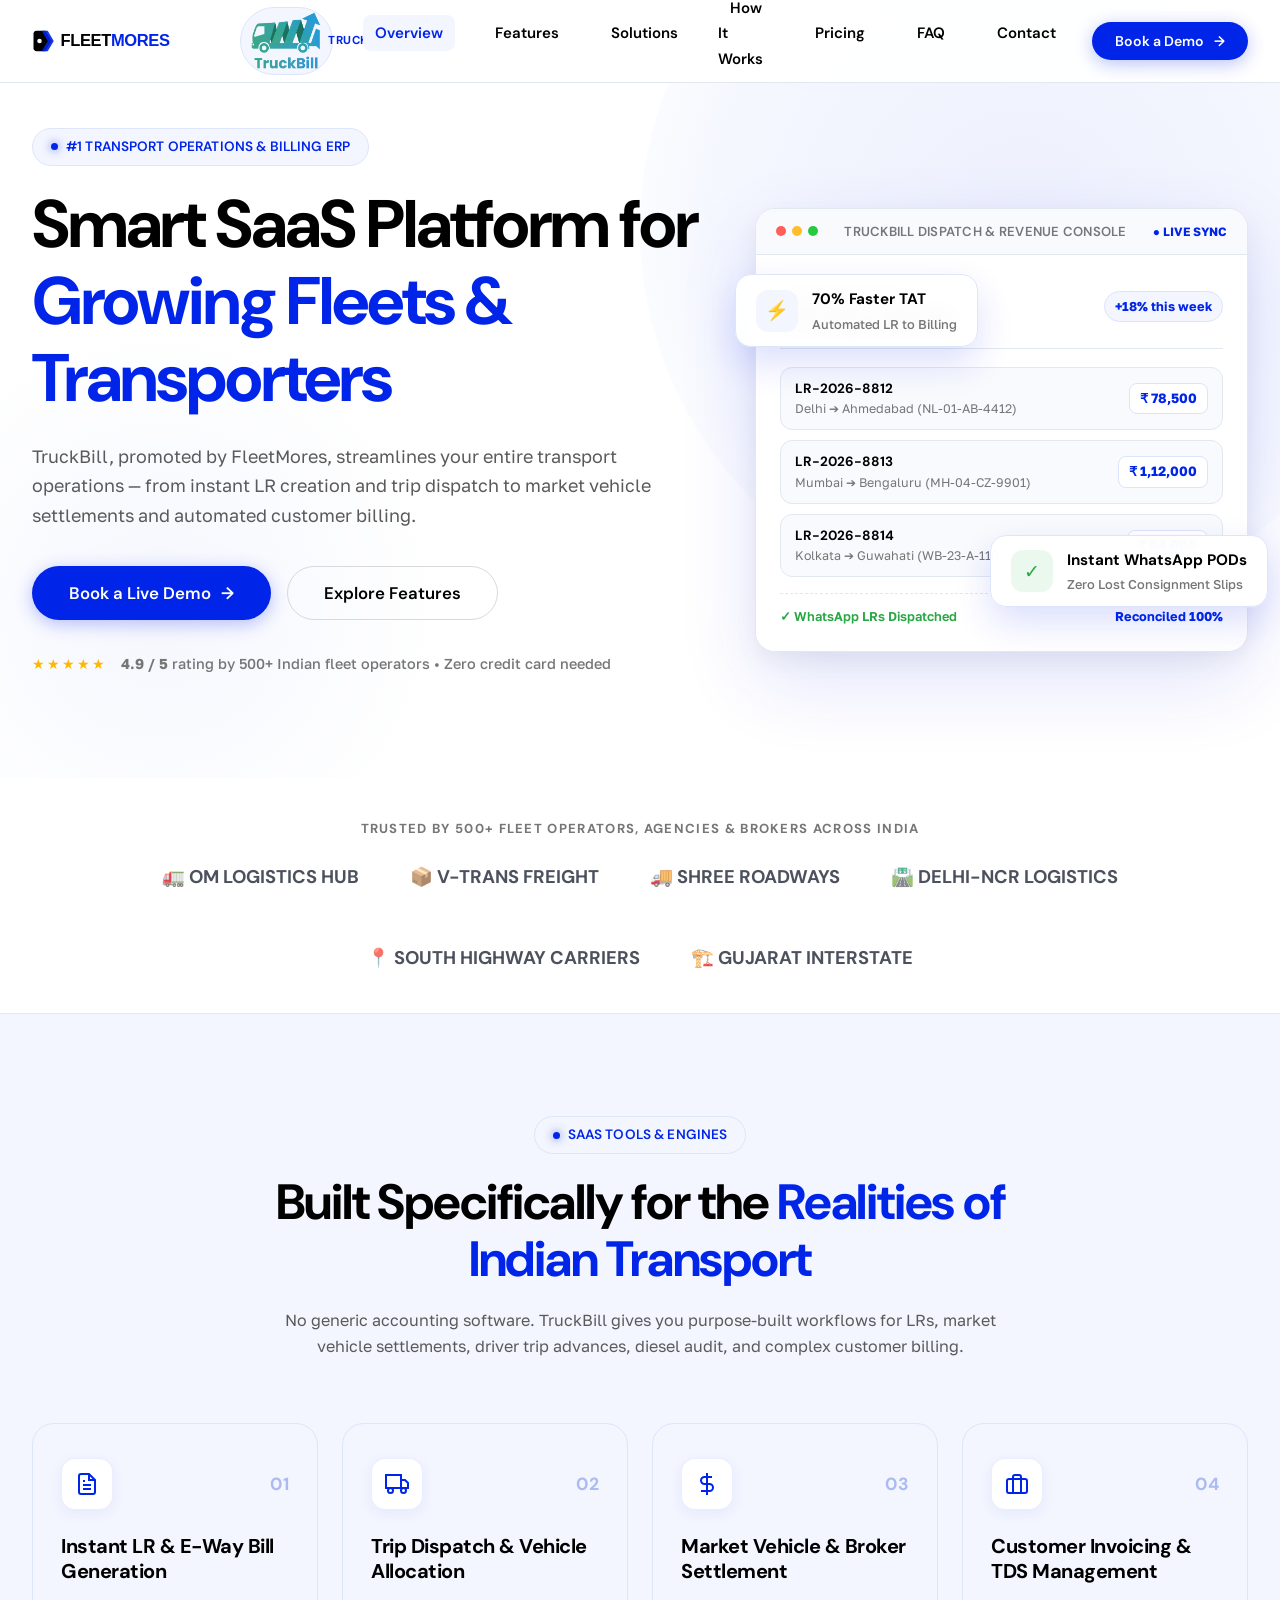
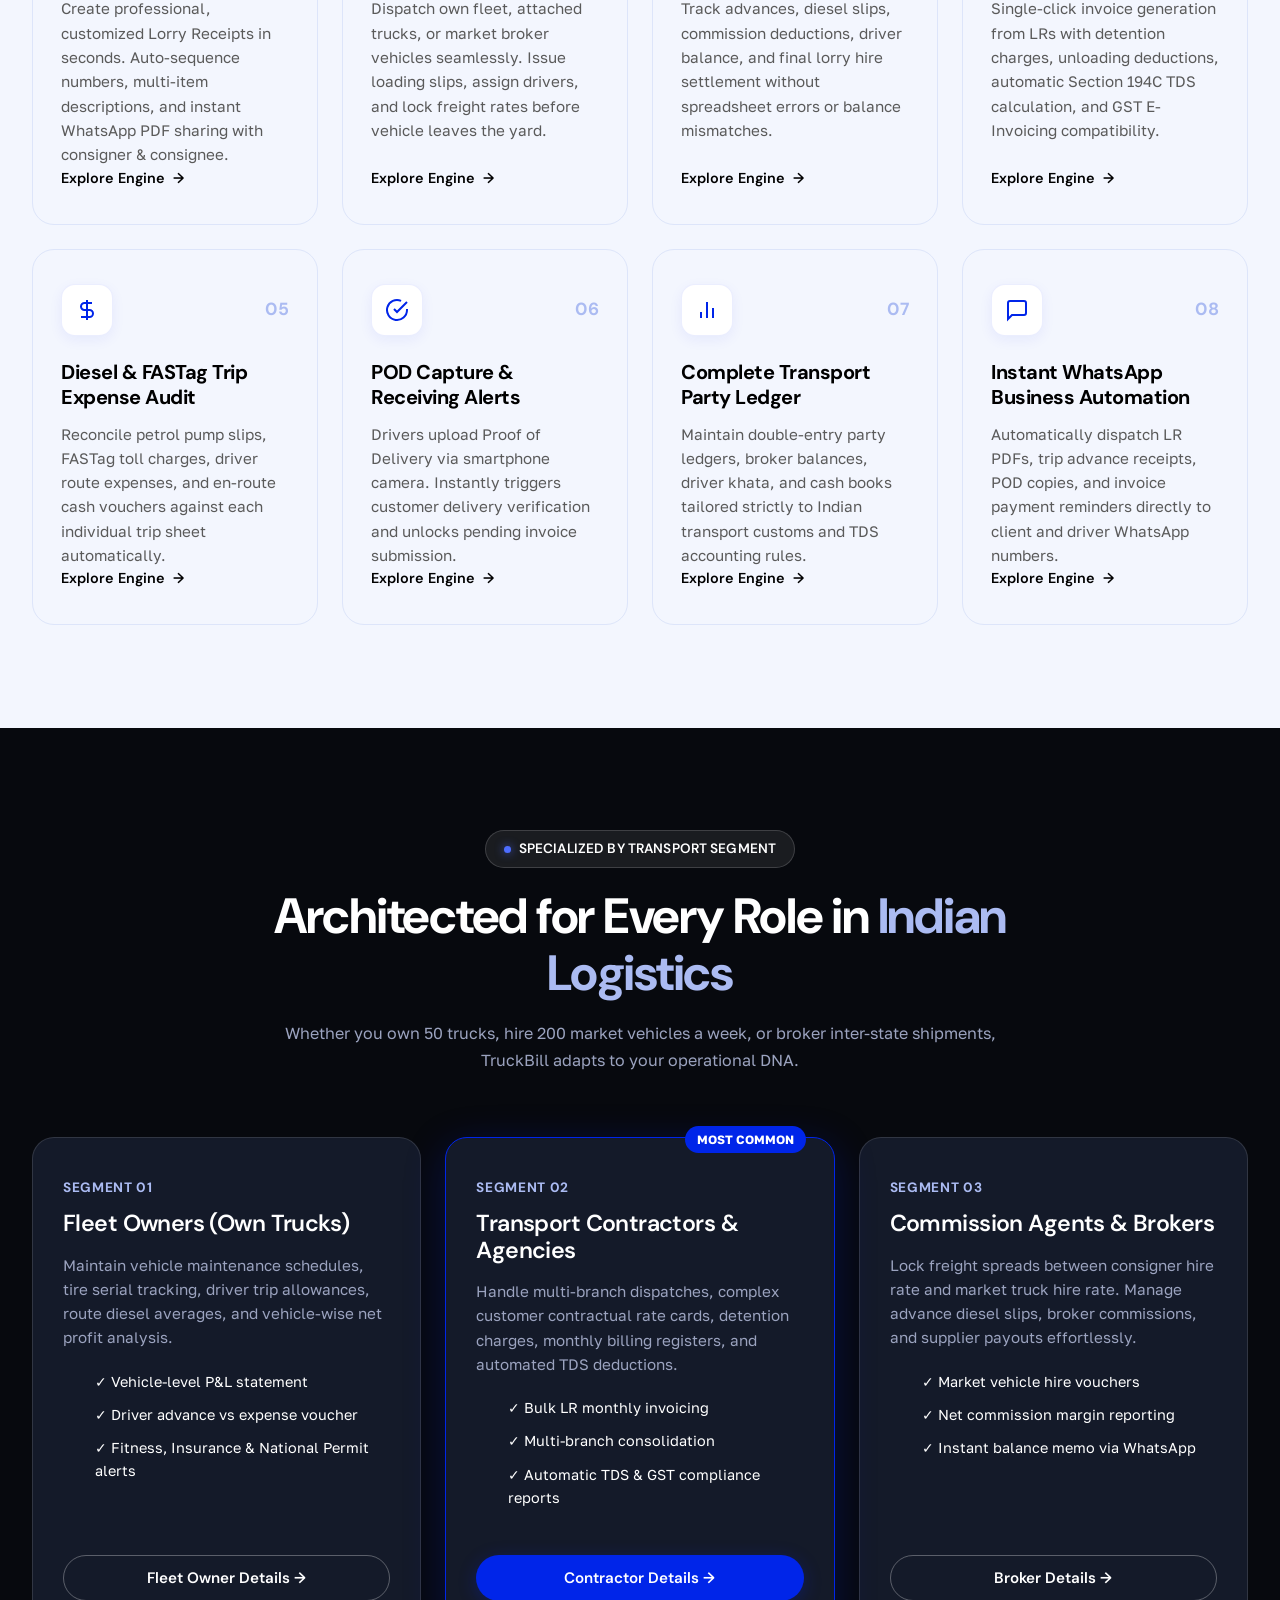
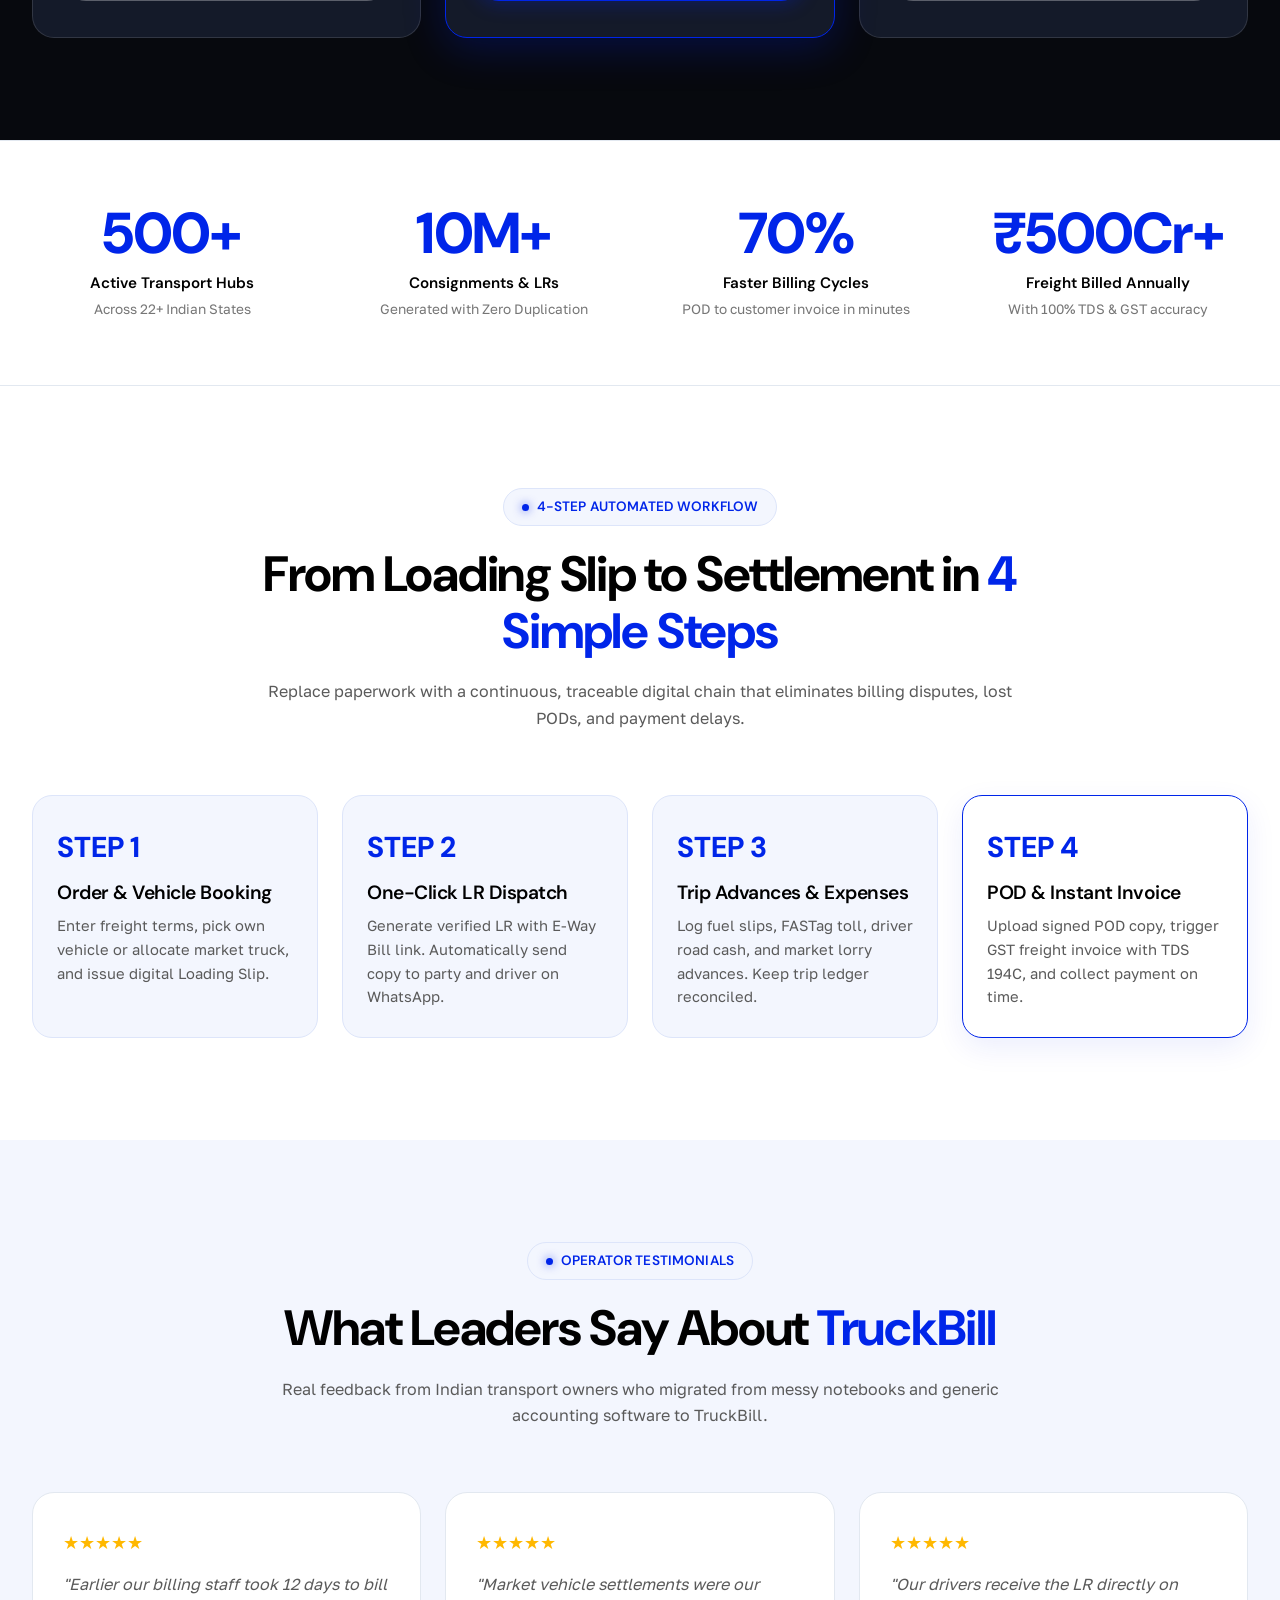
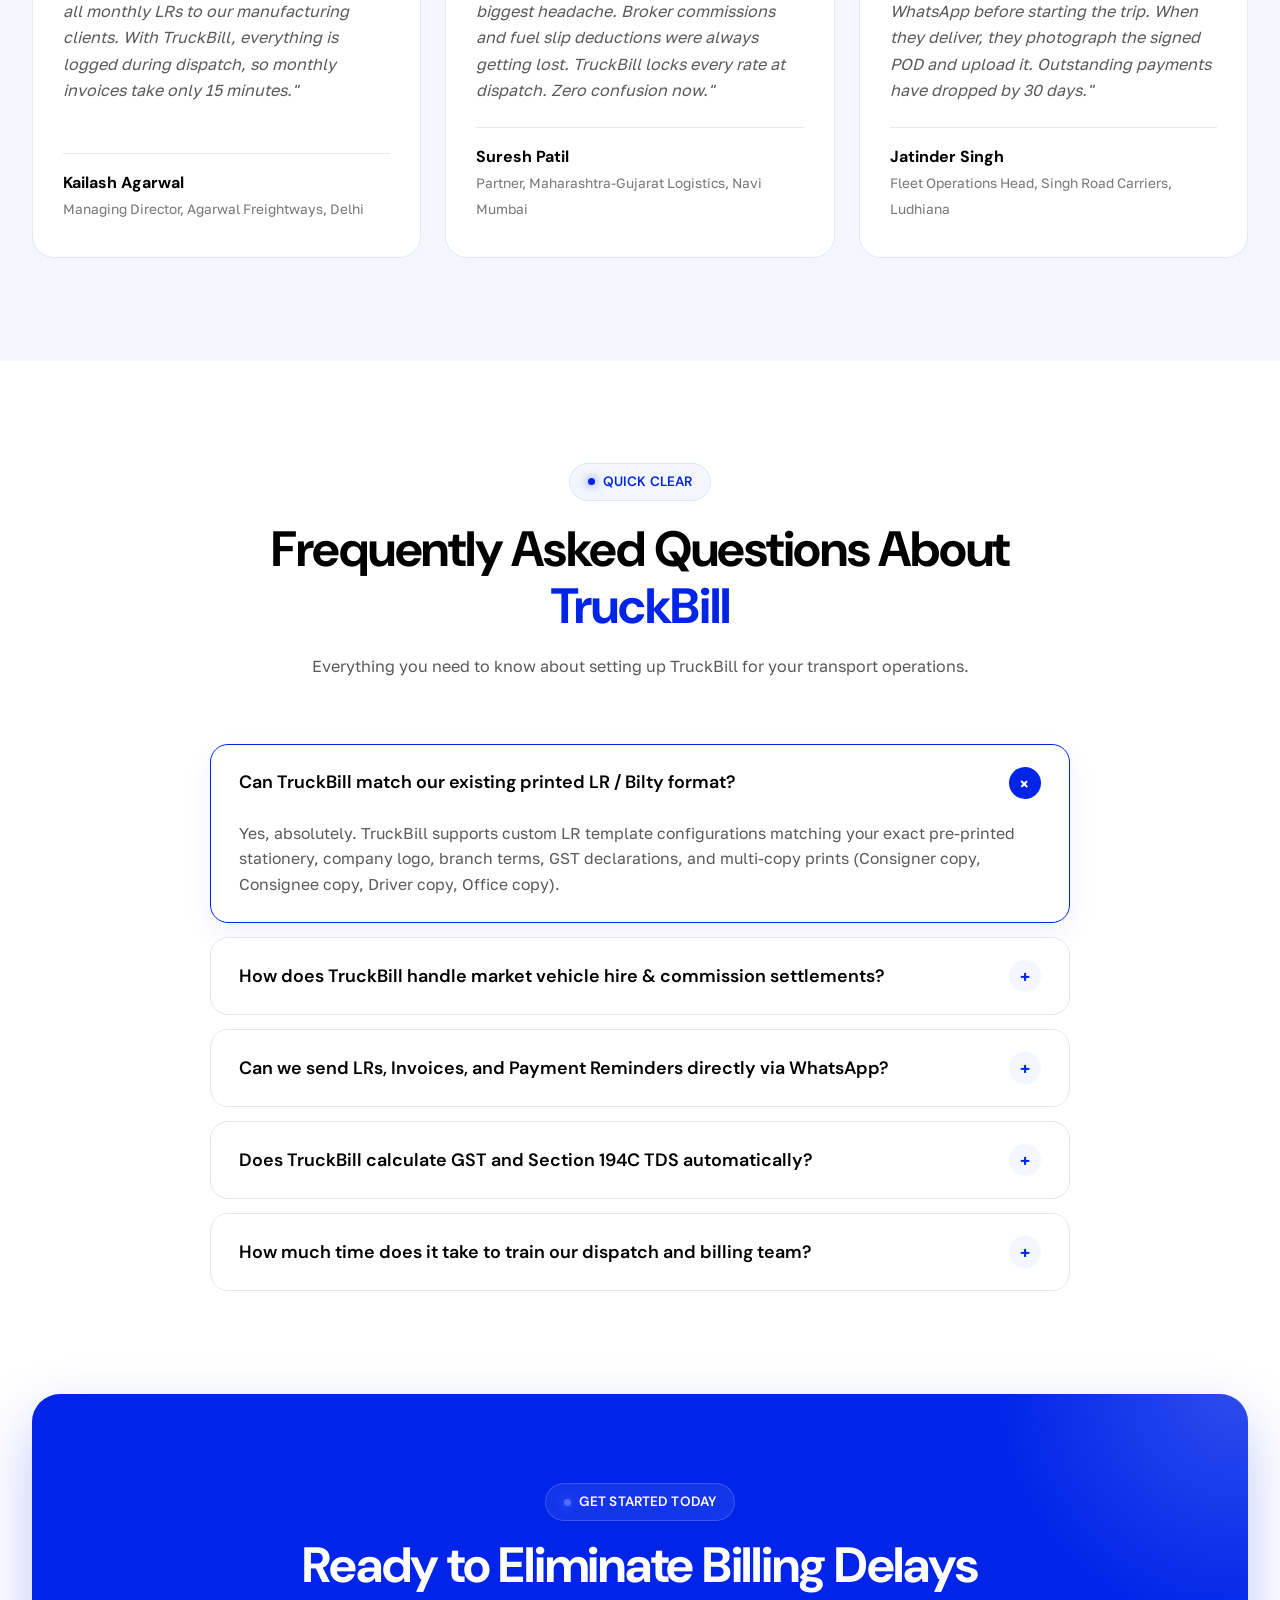
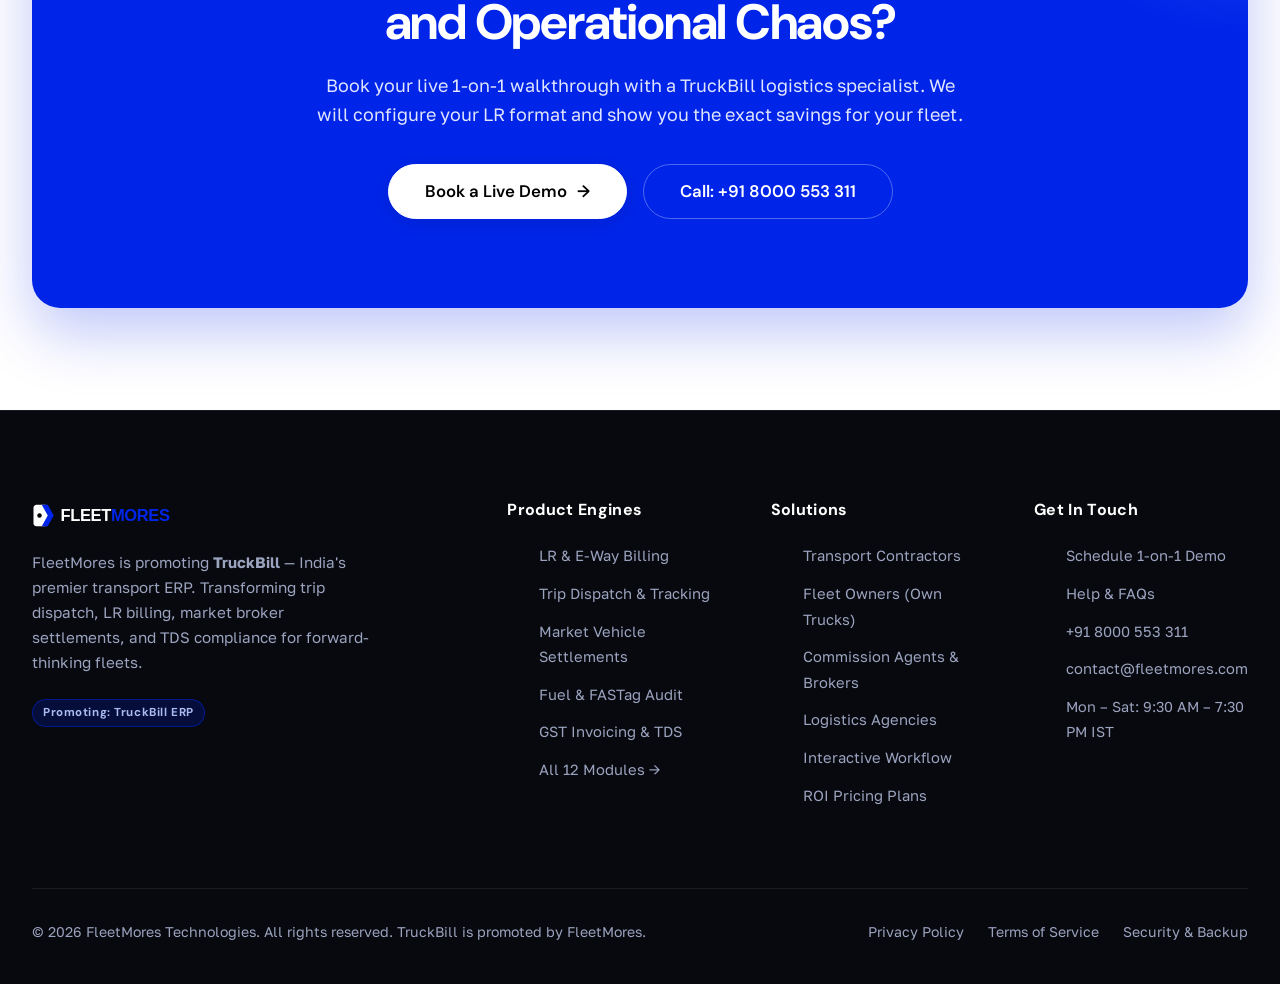
==== commit 813d34a7: "docs: update phrasing from 'FleetMores builds TruckBill' to 'FleetMores is promoting TruckBill'" ====
--- a/index.html
+++ b/index.html
@@ -4,7 +4,7 @@
   <meta charset="UTF-8">
   <meta name="viewport" content="width=device-width, initial-scale=1.0, maximum-scale=5.0">
   <title>FleetMores — Smart Transport ERP & Operations SaaS | TruckBill</title>
-  <meta name="description" content="FleetMores delivers TruckBill — India's premier transport operations and billing ERP. Automate LR generation, trip dispatch, market vehicle settlements, and customer invoicing in one modern platform.">
+  <meta name="description" content="FleetMores is promoting TruckBill — India's premier transport operations and billing ERP. Automate LR generation, trip dispatch, market vehicle settlements, and customer invoicing in one modern platform.">
   <meta name="keywords" content="Transport ERP, TruckBill, FleetMores, Truck Billing Software, LR Software, Transport Management Software India, Fleet Management Software">
   <meta name="author" content="FleetMores Technologies">
   <link rel="canonical" href="https://fleetmores.com/">
@@ -127,7 +127,7 @@
           </h1>
 
           <p class="sassy-hero-desc">
-            TruckBill by FleetMores streamlines your entire transport operations — from instant LR creation and trip dispatch to market vehicle settlements and automated customer billing.
+            TruckBill, promoted by FleetMores, streamlines your entire transport operations — from instant LR creation and trip dispatch to market vehicle settlements and automated customer billing.
           </p>
 
           <div class="sassy-hero-actions">
@@ -768,11 +768,11 @@
             <img src="assets/images/fleetmores-logo-dark.svg" alt="FLEETMORES" width="180" height="28">
           </a>
           <p>
-            FleetMores builds <strong>TruckBill</strong> — India's premier transport ERP. Transforming trip dispatch, LR billing, market broker settlements, and TDS compliance for forward-thinking fleets.
+            FleetMores is promoting <strong>TruckBill</strong> — India's premier transport ERP. Transforming trip dispatch, LR billing, market broker settlements, and TDS compliance for forward-thinking fleets.
           </p>
           <div style="margin-top: 1.5rem; display: flex; gap: 12px;">
             <span class="header-product-badge" style="background: rgba(0, 37, 233, 0.2); border-color: rgba(0, 37, 233, 0.5); color: #ABBBF2;">
-              Flagship Product: TruckBill ERP
+              Promoting: TruckBill ERP
             </span>
           </div>
         </div>
@@ -815,7 +815,7 @@
 
       <div class="footer-bottom">
         <div>
-          © 2026 FleetMores Technologies. All rights reserved. TruckBill is a registered trademark of FleetMores.
+          © 2026 FleetMores Technologies. All rights reserved. TruckBill is promoted by FleetMores.
         </div>
         <div style="display: flex; gap: 24px;">
           <a href="contact.html">Privacy Policy</a>
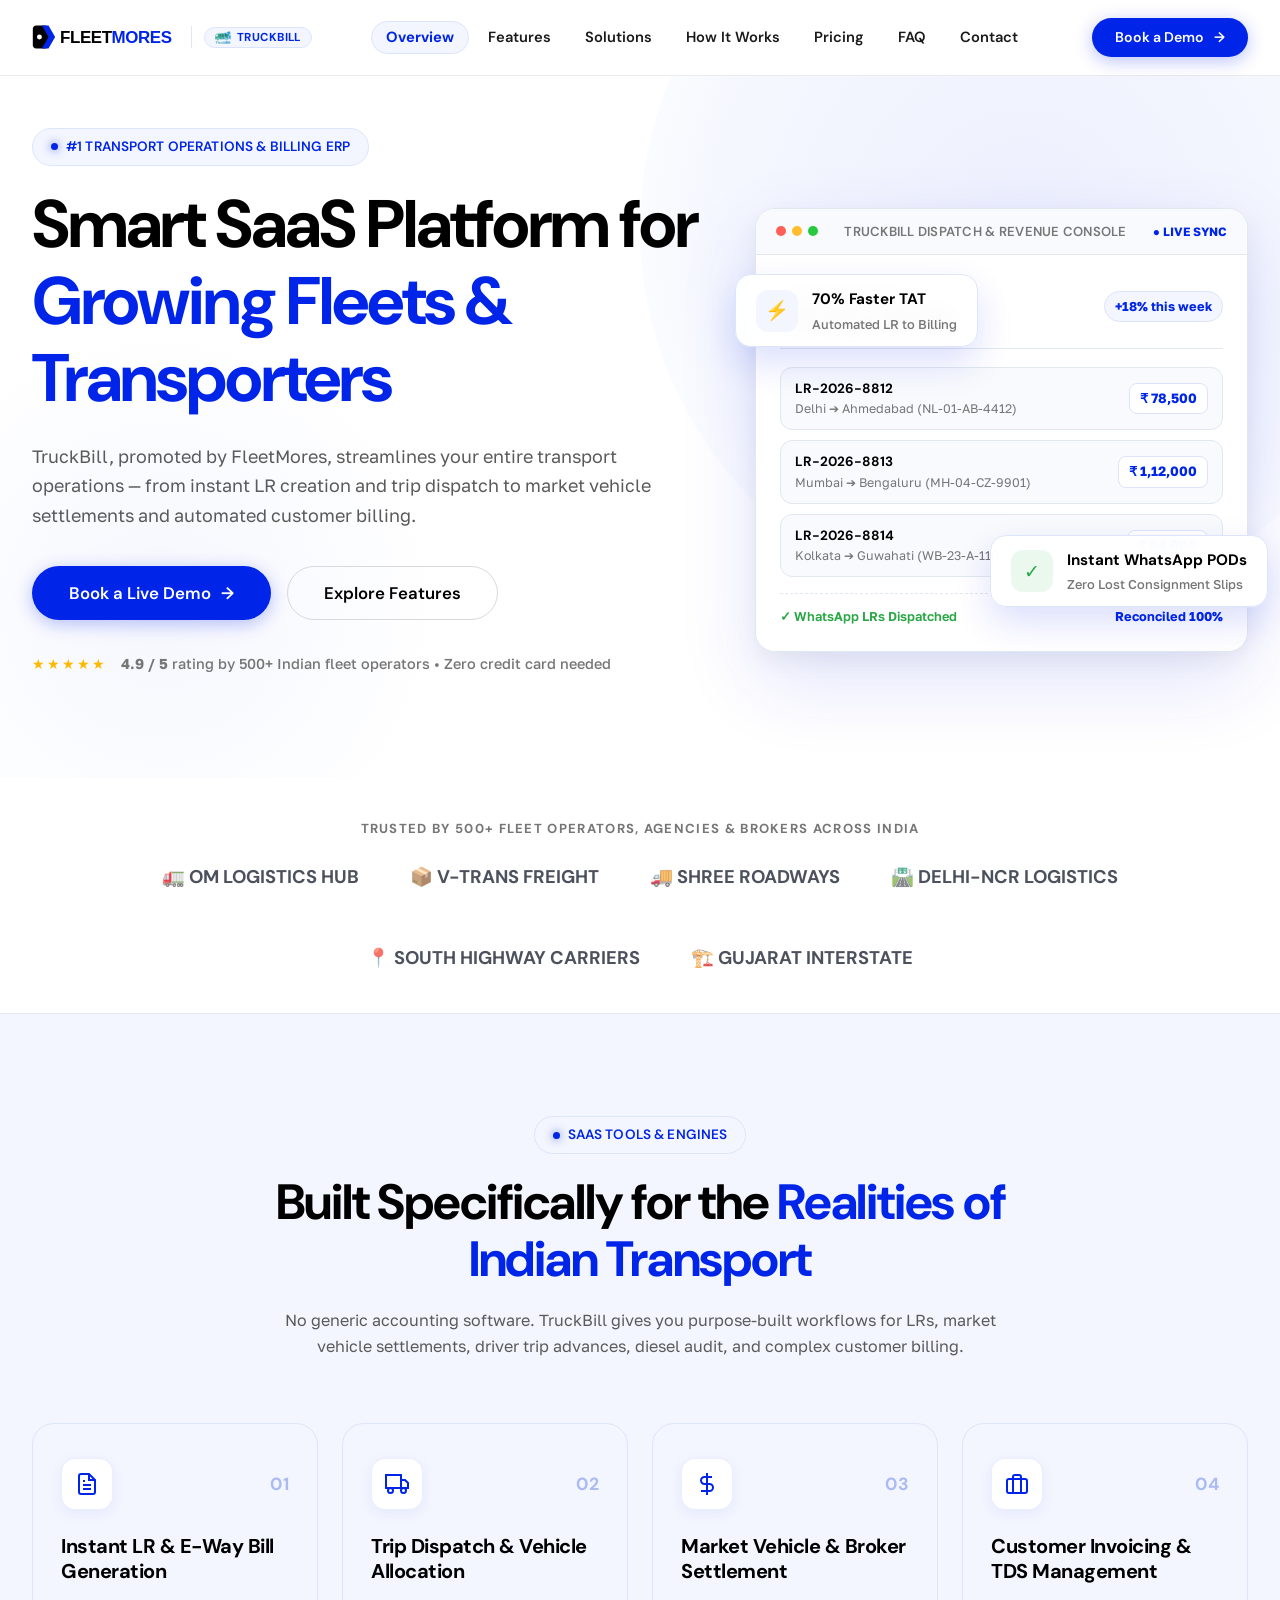
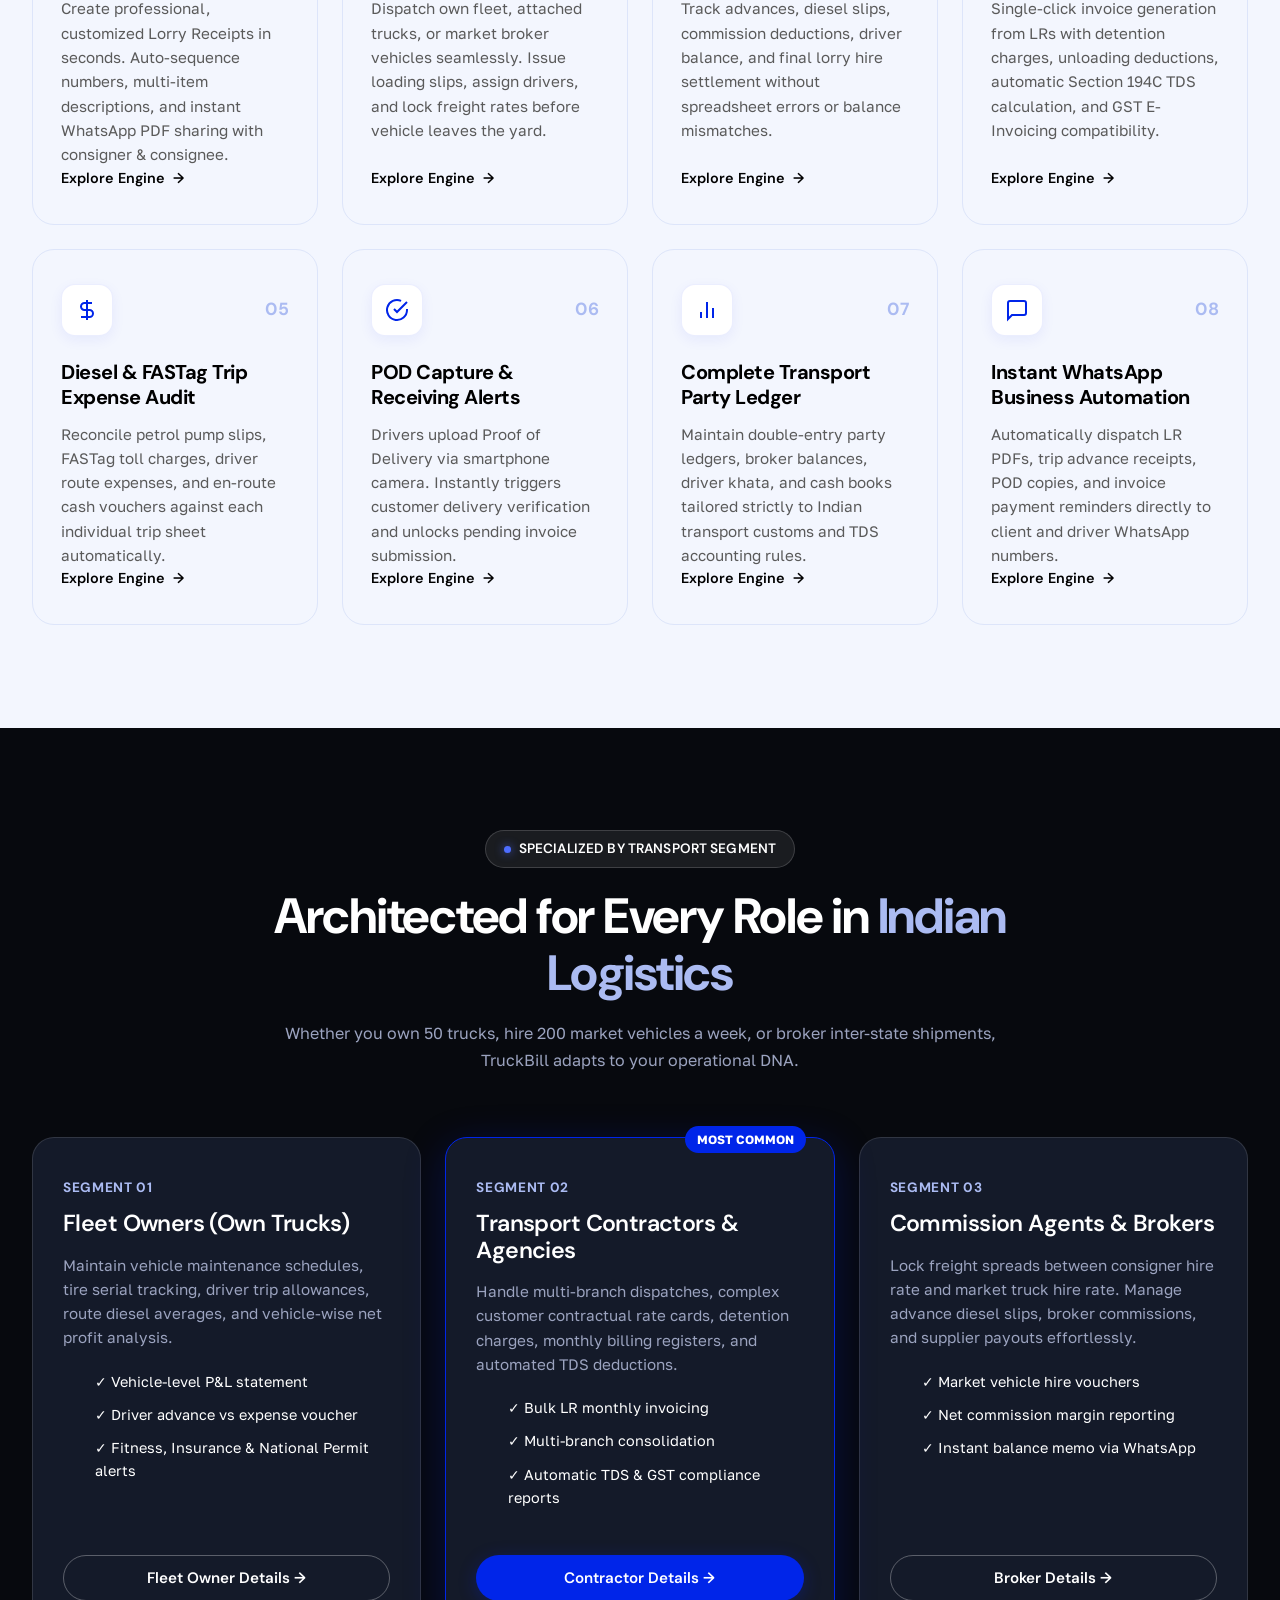
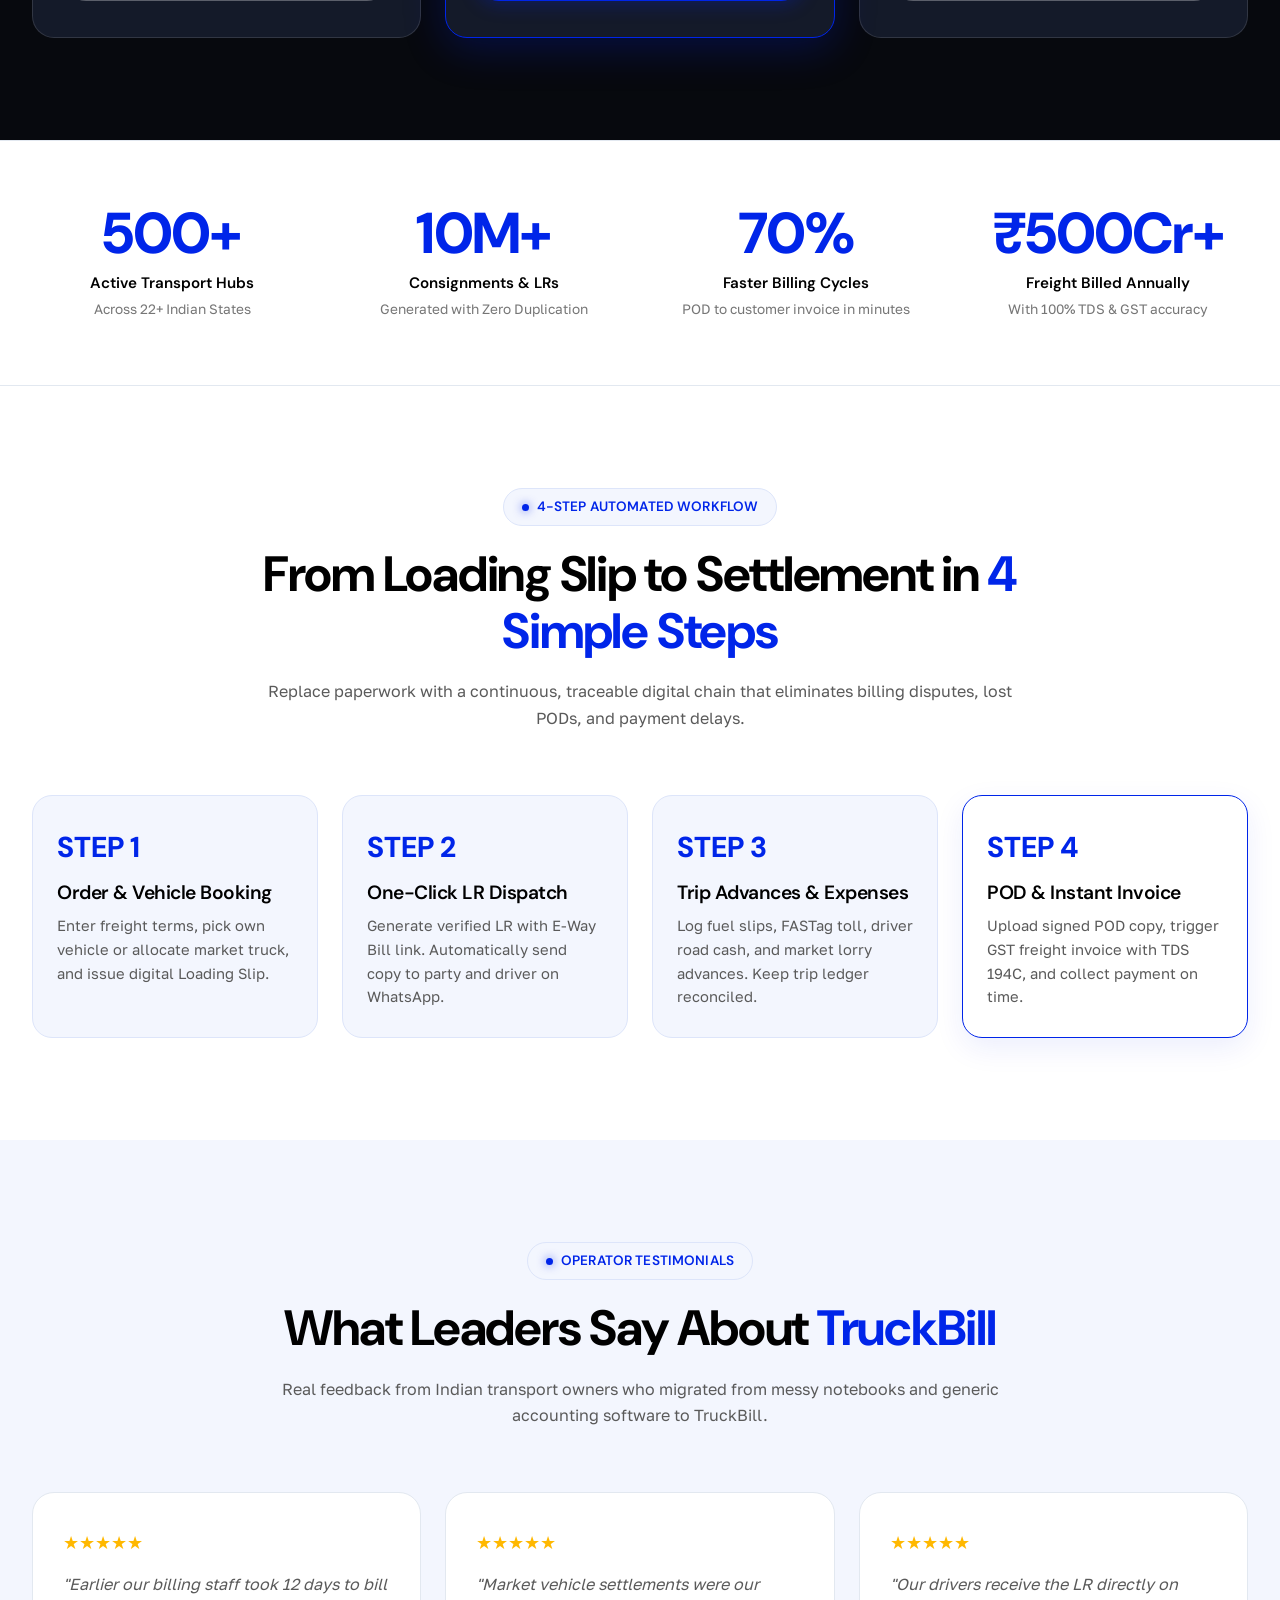
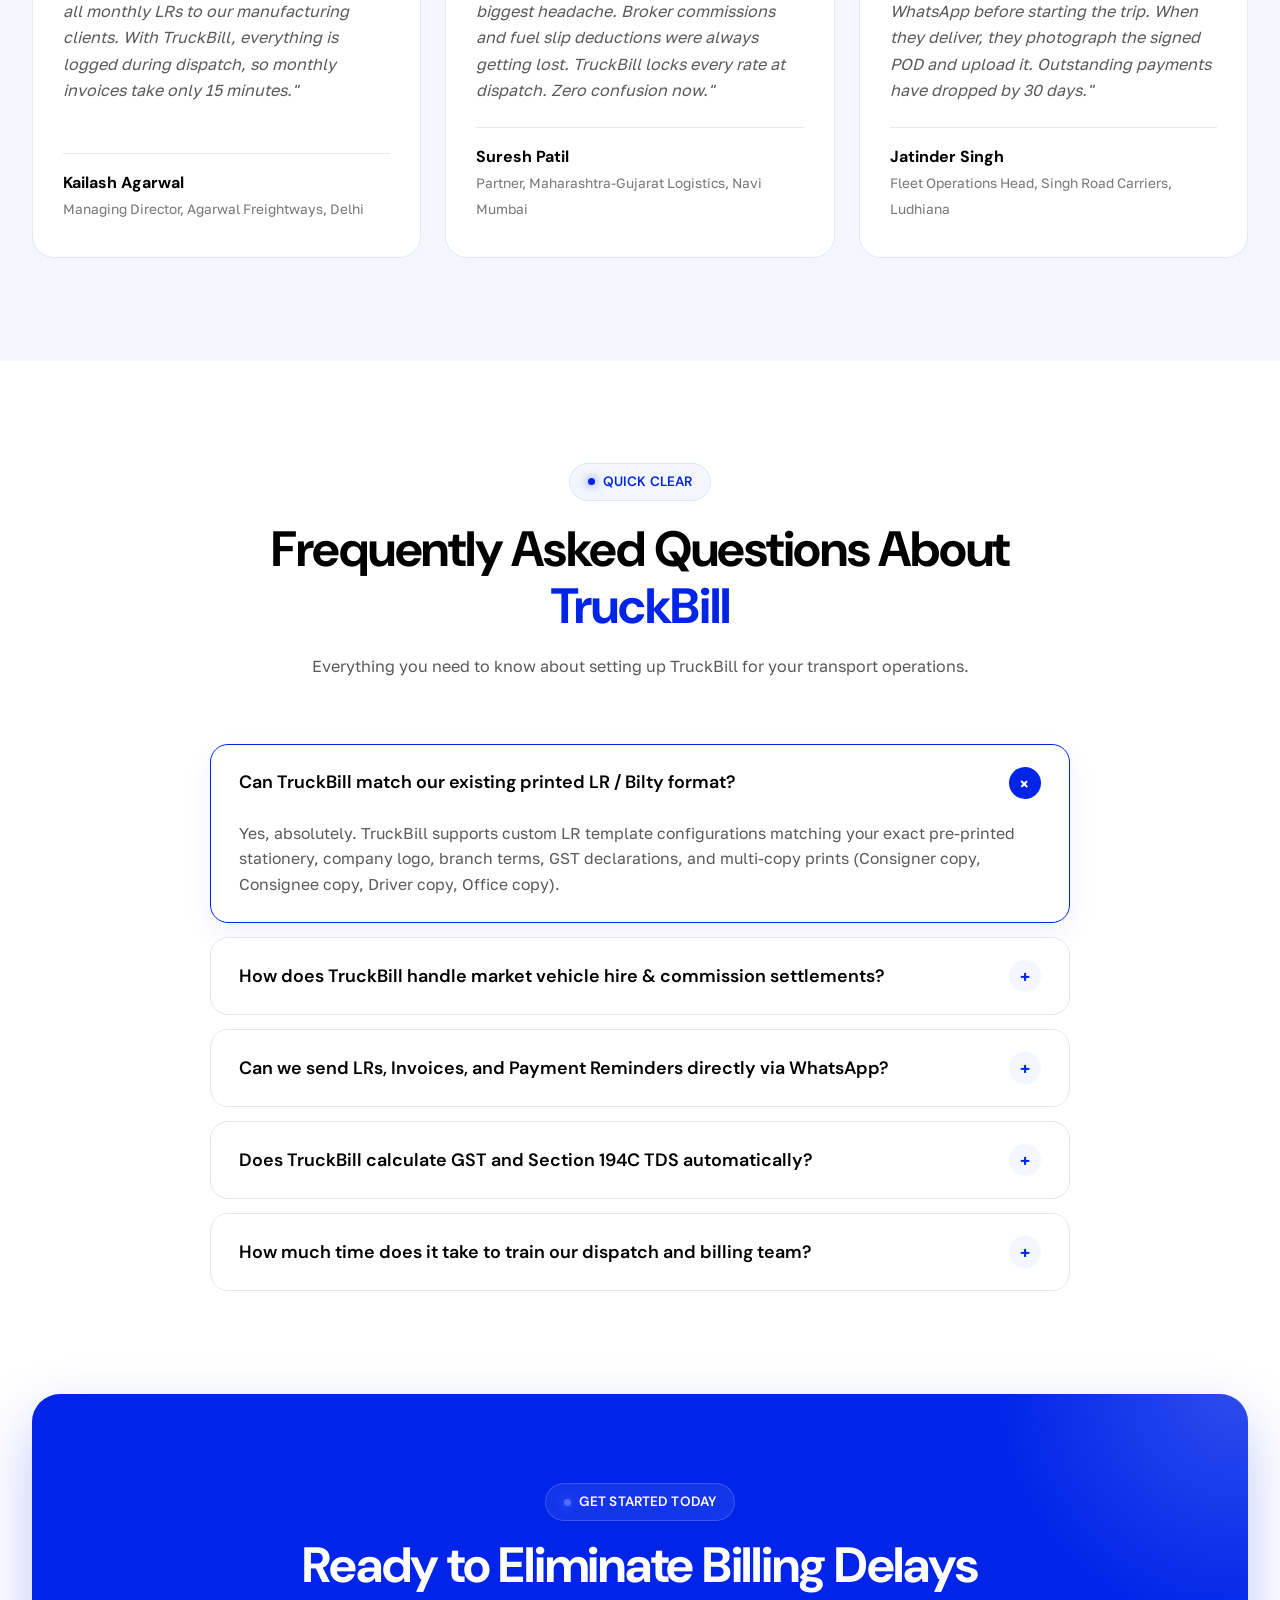
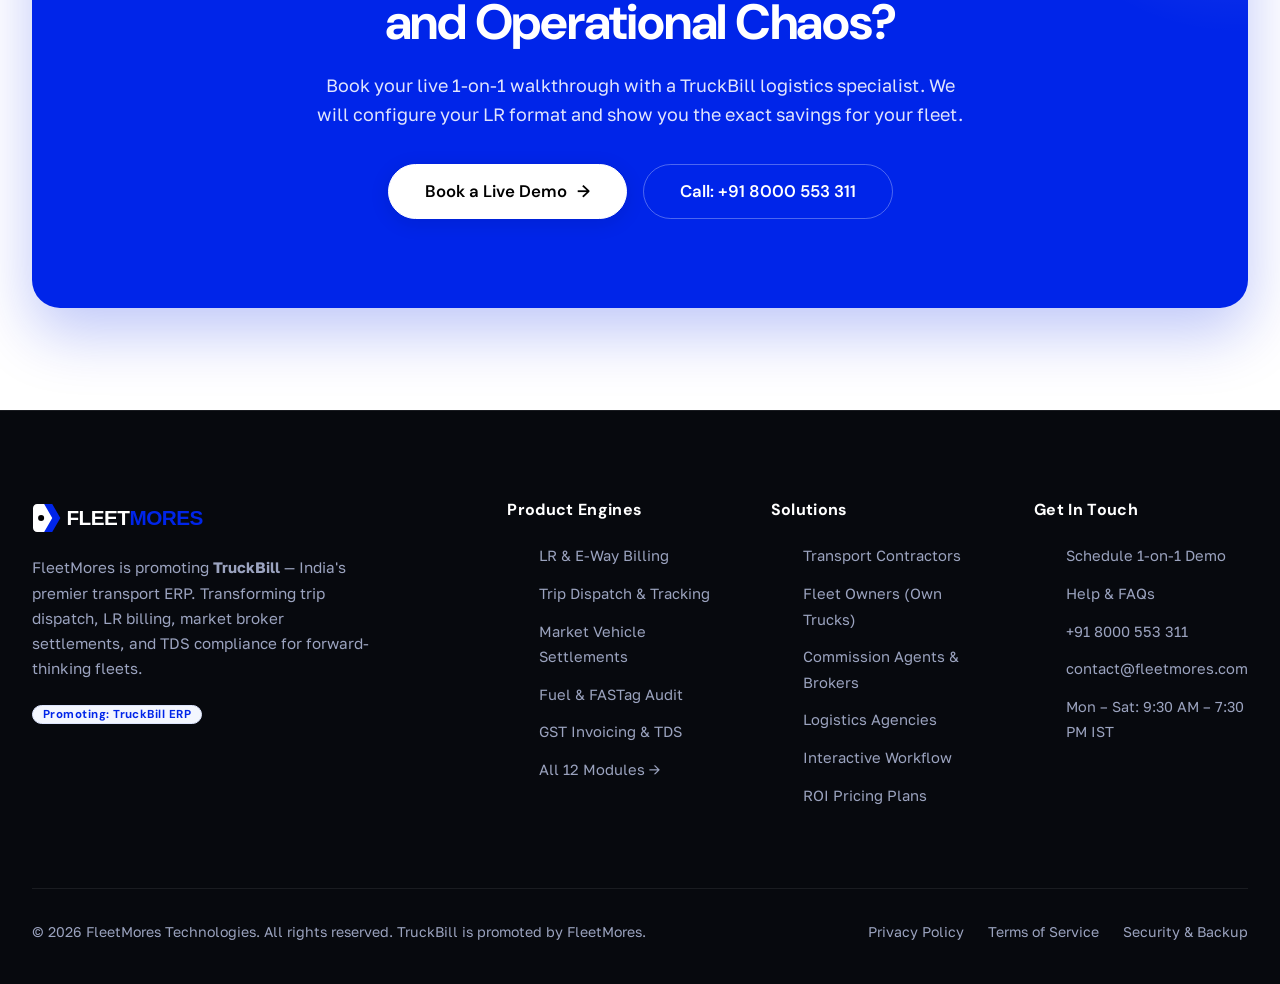
==== commit 68229293: "fix(navbar): resolve scattered navbar by eliminating Bootstrap ul margin/padding bleed, tightening l" ====
--- a/index.html
+++ b/index.html
@@ -52,10 +52,10 @@
     <div class="container-fm">
       <div class="header-inner">
         <a href="index.html" class="header-brand-group" aria-label="FleetMores Home">
-          <img src="assets/images/fleetmores-logo.svg" alt="FLEETMORES" width="180" height="28">
+          <img src="assets/images/fleetmores-logo.svg" alt="FLEETMORES" class="brand-logo-img" width="180" height="28">
           <span class="header-brand-divider"></span>
           <span class="header-product-badge">
-            <img src="assets/images/truckbill-logo.png" alt="TruckBill" height="14" style="vertical-align: middle;">
+            <img src="assets/images/truckbill-logo.png" alt="TruckBill" width="16" height="13" style="height: 13px !important; width: auto !important; max-height: 13px !important; display: inline-block !important; vertical-align: middle;">
             <span>TRUCKBILL</span>
           </span>
         </a>
--- a/assets/css/main.css
+++ b/assets/css/main.css
@@ -55,7 +55,7 @@
 
   /* Spacing Scale */
   --section-pad-y: clamp(5rem, 8vw, 8.5rem);
-  --container-max-w: 1280px;
+  --container-max-w: 1320px;
 
   /* Transitions */
   --ease-sassy: cubic-bezier(0.16, 1, 0.3, 1);
--- a/assets/css/components.css
+++ b/assets/css/components.css
@@ -3,130 +3,223 @@
    Header, Footer, Demo Modal, Sticky CTA, Navigation, UI Elements
    ========================================================================== */
 
-/* Header (Sassy Glassmorphic Floating Header) */
+/* ==========================================================================
+   FLEETMORES — HEADER & NAVBAR (Sassy Home-3 Style)
+   ========================================================================== */
+
 .fm-header {
   position: fixed;
   top: 0;
   left: 0;
   right: 0;
   z-index: 1000;
-  background: rgba(255, 255, 255, 0.92);
-  backdrop-filter: blur(18px);
-  -webkit-backdrop-filter: blur(18px);
-  border-bottom: 1px solid var(--fm-border-color);
-  transition: all 0.3s var(--ease-sassy);
+  background: rgba(255, 255, 255, 0.95);
+  backdrop-filter: blur(16px);
+  -webkit-backdrop-filter: blur(16px);
+  border-bottom: 1px solid rgba(0, 0, 0, 0.08);
+  transition: all 0.25s cubic-bezier(0.16, 1, 0.3, 1);
+  height: 76px;
+  display: flex;
+  align-items: center;
 }
 
 .fm-header.scrolled {
   background: rgba(255, 255, 255, 0.98);
-  box-shadow: 0 10px 30px rgba(0, 37, 233, 0.06);
-  border-bottom-color: rgba(0, 37, 233, 0.08);
+  box-shadow: 0 8px 30px rgba(0, 37, 233, 0.06);
+  border-bottom-color: rgba(0, 37, 233, 0.12);
+  height: 70px;
+}
+
+.fm-header .container-fm {
+  width: 100%;
 }
 
 .header-inner {
-  display: flex;
-  align-items: center;
-  justify-content: space-between;
-  height: 82px;
-  gap: 24px;
-}
-
+  display: flex !important;
+  align-items: center !important;
+  justify-content: space-between !important;
+  width: 100% !important;
+  gap: 16px !important;
+  flex-wrap: nowrap !important;
+}
+
+/* Brand Group: Logo + Subtle TruckBill Sub-Badge */
 .header-brand-group {
-  display: flex;
-  align-items: center;
-  gap: 14px;
-  text-decoration: none;
+  display: inline-flex !important;
+  align-items: center !important;
+  gap: 12px !important;
+  text-decoration: none !important;
+  flex-shrink: 0 !important;
+  white-space: nowrap !important;
+  cursor: pointer;
+}
+
+.header-brand-group .brand-logo-img {
+  height: 28px !important;
+  width: auto !important;
+  max-width: 180px !important;
+  display: block !important;
 }
 
 .header-brand-divider {
-  width: 1px;
-  height: 24px;
-  background-color: var(--fm-border-color);
+  width: 1px !important;
+  height: 22px !important;
+  background-color: #E2E8F0 !important;
+  display: inline-block !important;
+  flex-shrink: 0 !important;
 }
 
 .header-product-badge {
-  display: inline-flex;
-  align-items: center;
-  gap: 6px;
-  padding: 4px 10px;
-  border-radius: 9999px;
-  background: var(--fm-tertiary);
-  border: 1px solid var(--fm-tertiary-border);
-  font-family: var(--font-heading);
-  font-size: 0.72rem;
-  font-weight: 700;
-  letter-spacing: 0.05em;
-  color: var(--fm-primary);
+  display: inline-flex !important;
+  align-items: center !important;
+  gap: 6px !important;
+  padding: 3px 10px !important;
+  border-radius: 9999px !important;
+  background: #F3F6FE !important;
+  border: 1px solid #DCE4FD !important;
+  font-family: var(--font-heading) !important;
+  font-size: 0.72rem !important;
+  font-weight: 700 !important;
+  letter-spacing: 0.04em !important;
+  color: #0025E9 !important;
+  flex-shrink: 0 !important;
+  line-height: 1 !important;
+  white-space: nowrap !important;
+}
+
+.header-product-badge img {
+  height: 13px !important;
+  width: auto !important;
+  max-height: 13px !important;
+  display: inline-block !important;
+  vertical-align: middle !important;
+  margin: 0 !important;
+  padding: 0 !important;
+}
+
+/* Desktop Navigation (Center Aligned, Perfectly Spaced) */
+.fm-header nav {
+  display: flex !important;
+  align-items: center !important;
+  justify-content: center !important;
+  margin: 0 !important;
+  padding: 0 !important;
+  flex-grow: 1 !important;
 }
 
 .nav-desktop-links {
-  display: flex;
-  align-items: center;
-  gap: 28px;
-  list-style: none;
+  display: flex !important;
+  flex-direction: row !important;
+  align-items: center !important;
+  justify-content: center !important;
+  gap: 4px !important;
+  list-style: none !important;
+  margin: 0 !important; /* CRITICAL: Override Bootstrap ul */
+  padding: 0 !important; /* CRITICAL: Override Bootstrap ul */
+  flex-wrap: nowrap !important;
+}
+
+.nav-desktop-links li {
+  margin: 0 !important;
+  padding: 0 !important;
+  list-style: none !important;
+  display: inline-flex !important;
+  align-items: center !important;
 }
 
 .nav-desktop-links a {
-  font-family: var(--font-heading);
-  font-size: 0.94rem;
-  font-weight: 600;
-  color: var(--fm-secondary);
-  text-decoration: none;
-  padding: 8px 12px;
-  border-radius: 8px;
-  transition: all 0.2s ease;
-  position: relative;
+  display: inline-flex !important;
+  align-items: center !important;
+  font-family: var(--font-heading) !important;
+  font-size: 0.92rem !important;
+  font-weight: 600 !important;
+  color: #1a1a1a !important;
+  text-decoration: none !important;
+  padding: 8px 14px !important;
+  border-radius: 9999px !important;
+  transition: all 0.2s ease !important;
+  white-space: nowrap !important;
+  line-height: 1 !important;
+  border: 1px solid transparent !important;
 }
 
 .nav-desktop-links a:hover {
-  color: var(--fm-primary);
-  background-color: var(--fm-tertiary);
+  color: #0025E9 !important;
+  background-color: #F3F6FE !important;
 }
 
 .nav-desktop-links a.active {
-  color: var(--fm-primary);
-  background-color: var(--fm-tertiary);
-}
-
+  color: #0025E9 !important;
+  background-color: #F3F6FE !important;
+  border-color: #DCE4FD !important;
+  font-weight: 700 !important;
+}
+
+/* Right Desktop CTA */
 .nav-desktop-cta {
-  display: flex;
-  align-items: center;
-  gap: 12px;
-}
-
-/* Hamburger Toggle */
+  display: flex !important;
+  align-items: center !important;
+  flex-shrink: 0 !important;
+  white-space: nowrap !important;
+  margin: 0 !important;
+  padding: 0 !important;
+}
+
+.nav-desktop-cta .btn-sassy {
+  padding: 10px 22px !important;
+  font-size: 0.88rem !important;
+  white-space: nowrap !important;
+  line-height: 1.2 !important;
+}
+
+/* Hamburger Button */
 .hamburger-toggle {
-  display: none;
-  background: none;
-  border: none;
-  width: 40px;
-  height: 40px;
-  border-radius: 10px;
-  align-items: center;
-  justify-content: center;
-  cursor: pointer;
-  padding: 0;
-  flex-direction: column;
-  gap: 5px;
+  display: none !important;
+  background: none !important;
+  border: 1.5px solid #E2E8F0 !important;
+  width: 42px !important;
+  height: 42px !important;
+  border-radius: 12px !important;
+  align-items: center !important;
+  justify-content: center !important;
+  cursor: pointer !important;
+  padding: 0 !important;
+  flex-direction: column !important;
+  gap: 5px !important;
+  flex-shrink: 0 !important;
+  transition: all 0.2s ease !important;
+}
+
+.hamburger-toggle:hover {
+  background-color: #F3F6FE !important;
+  border-color: #0025E9 !important;
 }
 
 .hamburger-line {
-  width: 22px;
-  height: 2px;
-  background-color: var(--fm-secondary);
-  border-radius: 2px;
-  transition: all 0.25s ease;
-}
-
-@media (max-width: 991px) {
+  width: 20px !important;
+  height: 2px !important;
+  background-color: #000000 !important;
+  border-radius: 2px !important;
+  transition: all 0.25s ease !important;
+}
+
+/* Responsive Breakpoints */
+@media (max-width: 1080px) {
+  .fm-header nav,
   .nav-desktop-links,
   .nav-desktop-cta {
-    display: none;
+    display: none !important;
   }
+
   .hamburger-toggle {
-    display: flex;
+    display: flex !important;
   }
-}
+
+  .fm-header {
+    height: 68px !important;
+  }
+}
+
 
 /* Mobile Nav Drawer */
 .mobile-nav-drawer {
--- a/assets/css/responsive.css
+++ b/assets/css/responsive.css
@@ -4,7 +4,7 @@
    ========================================================================== */
 
 /* Tablet (<= 991px) */
-@media (max-width: 991px) {
+@media (max-width: 1080px) {
   .nav-desktop-links,
   .nav-desktop-cta {
     display: none !important;
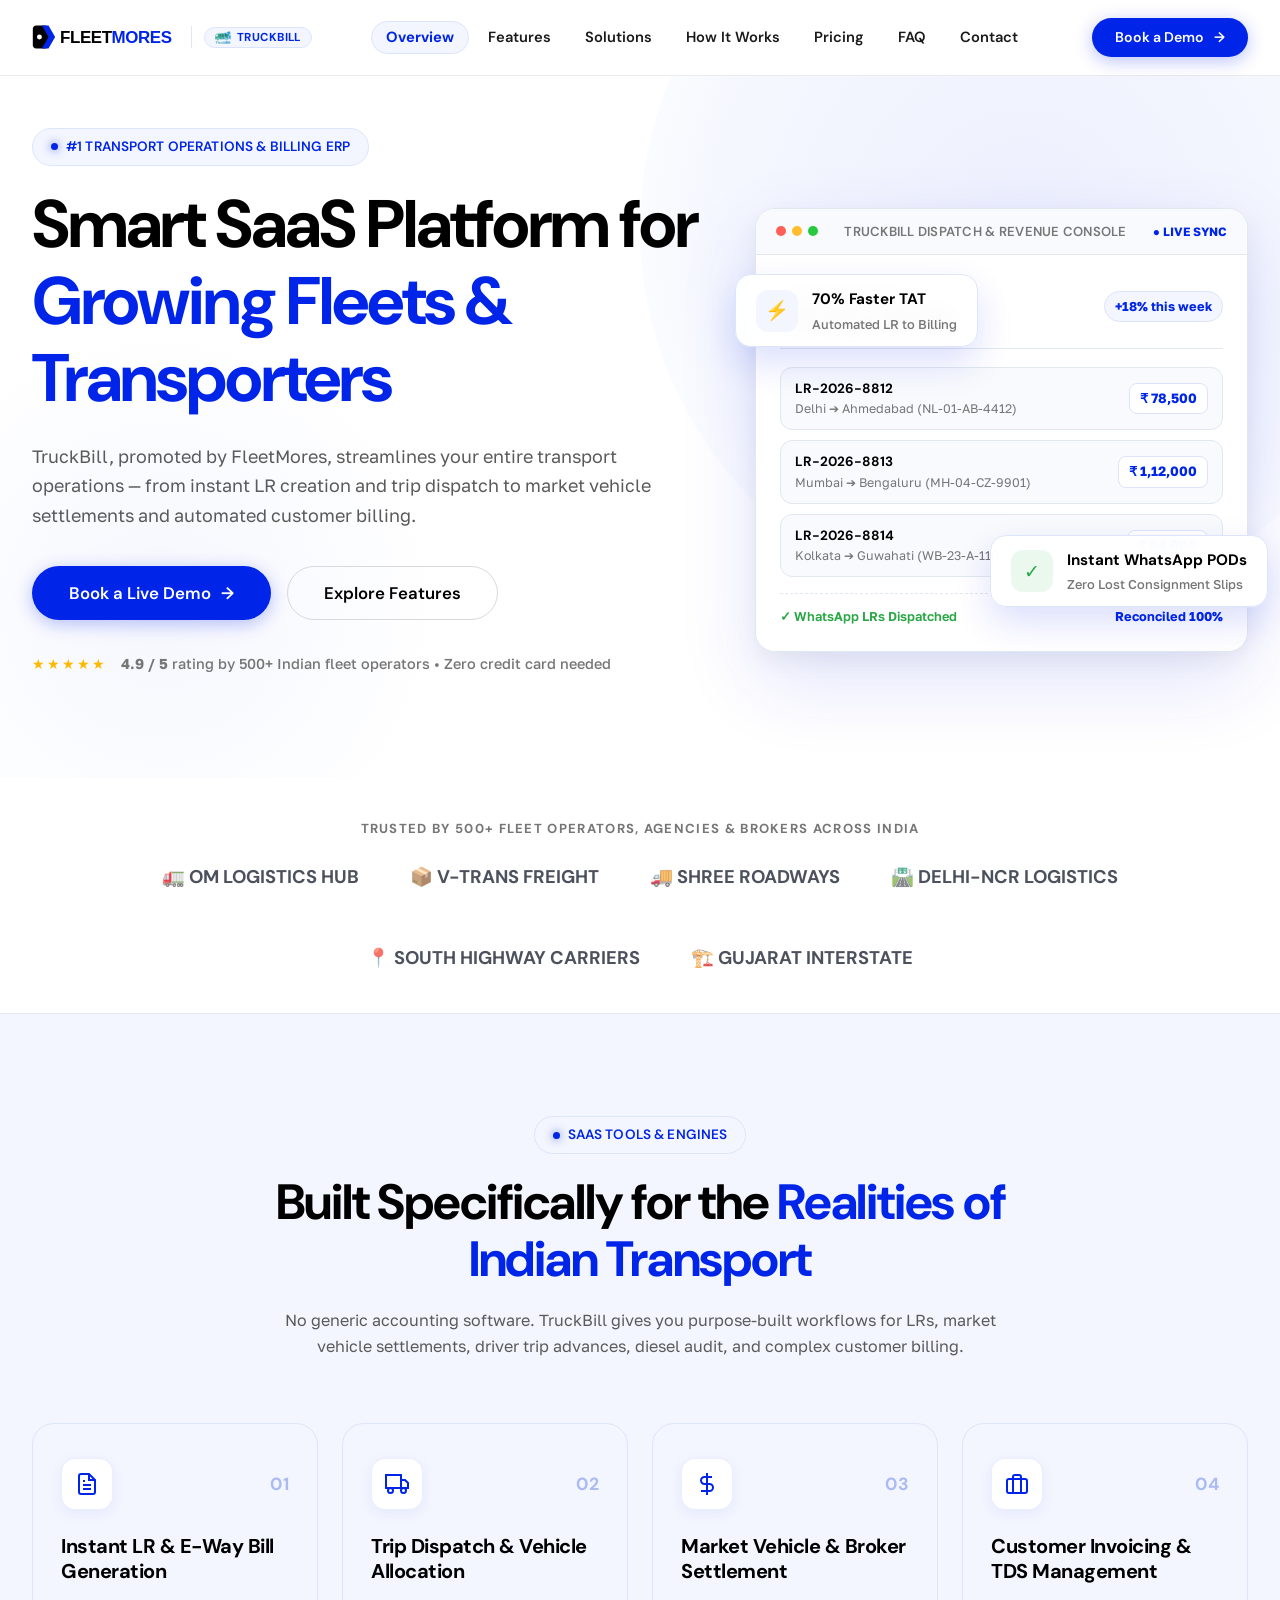
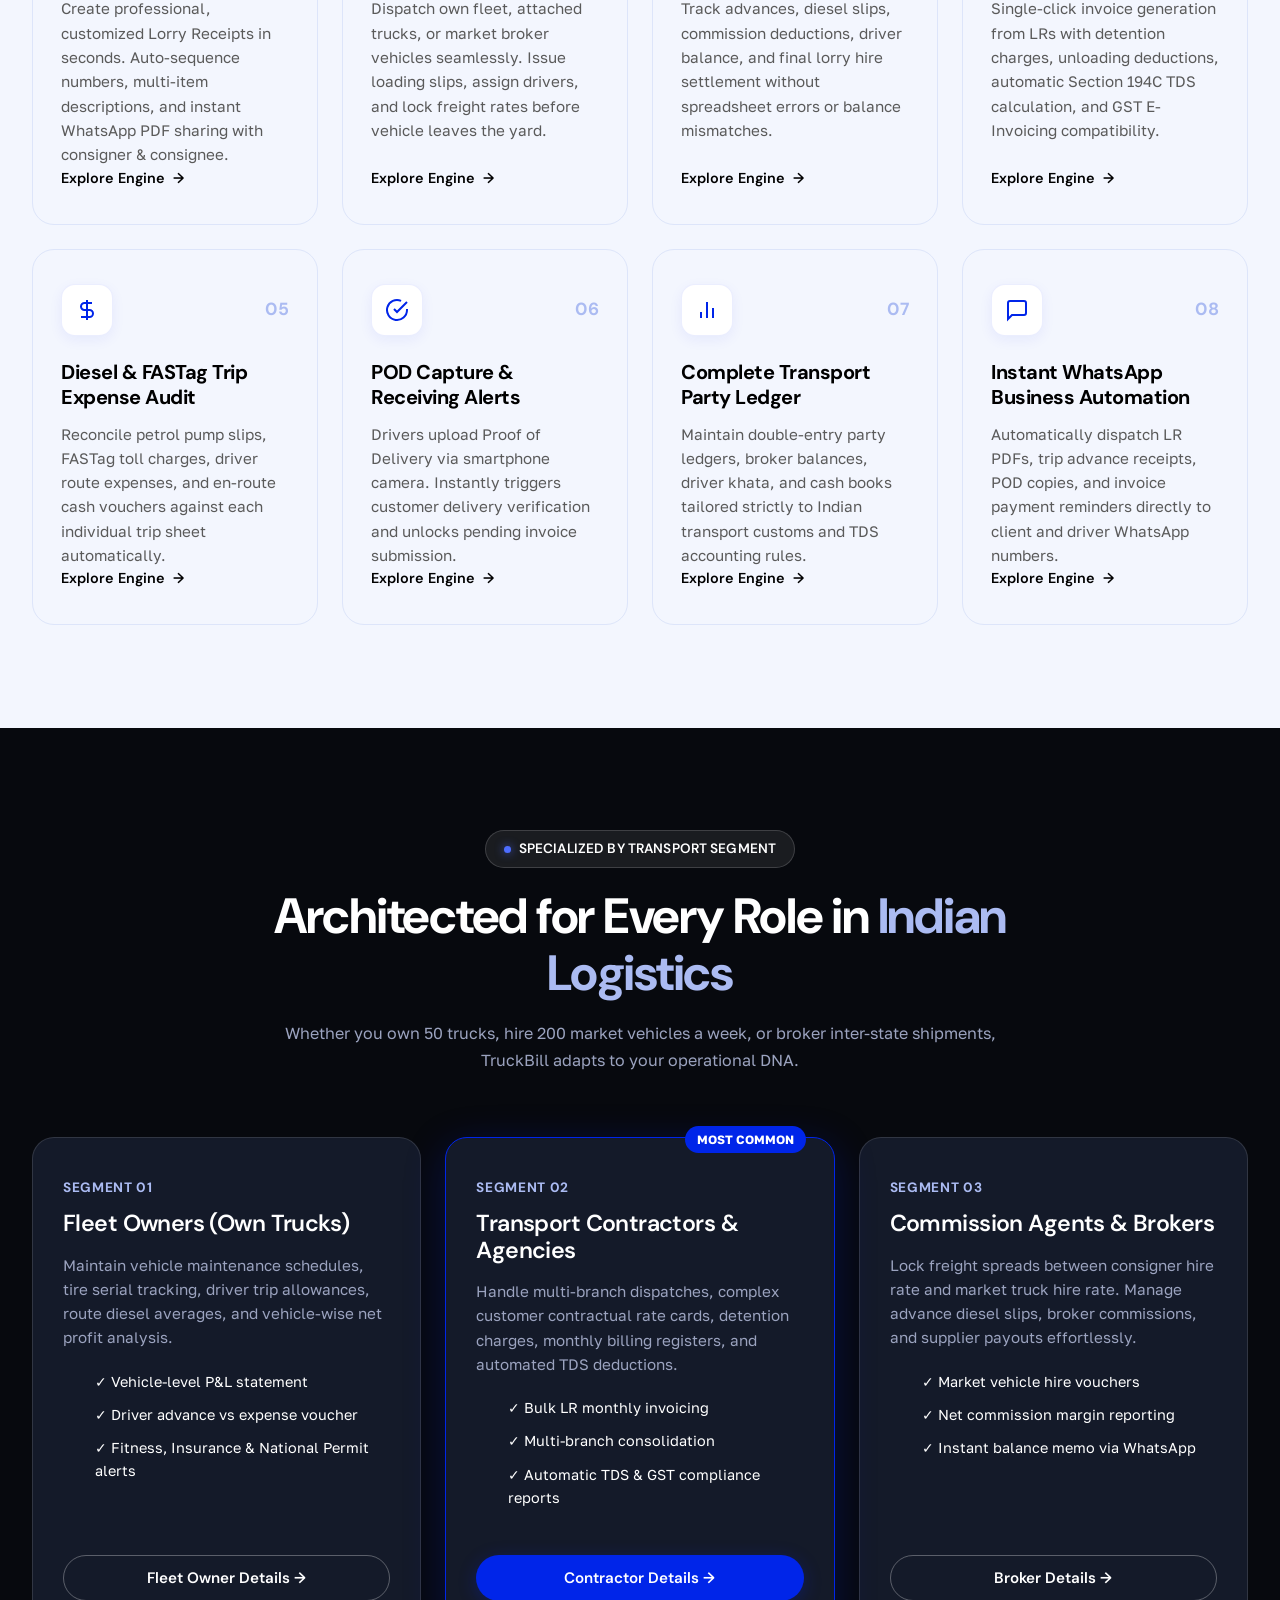
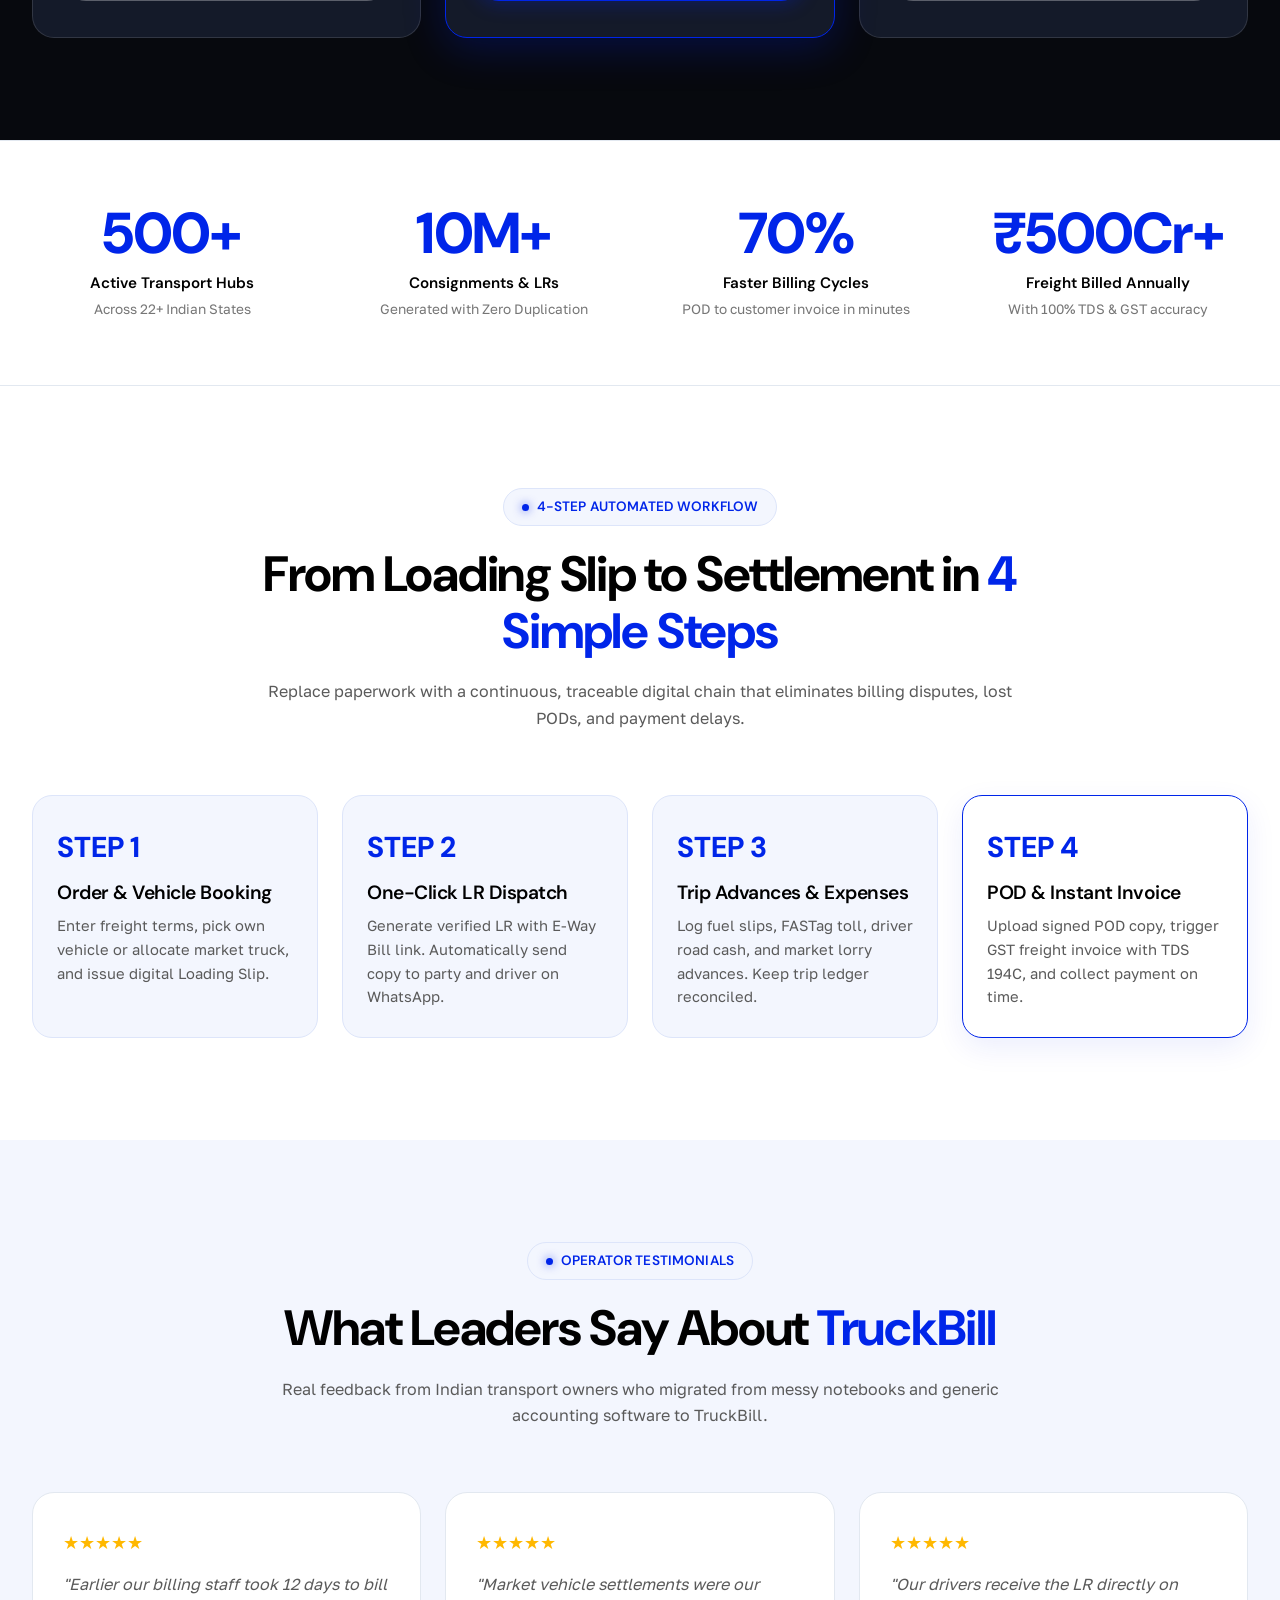
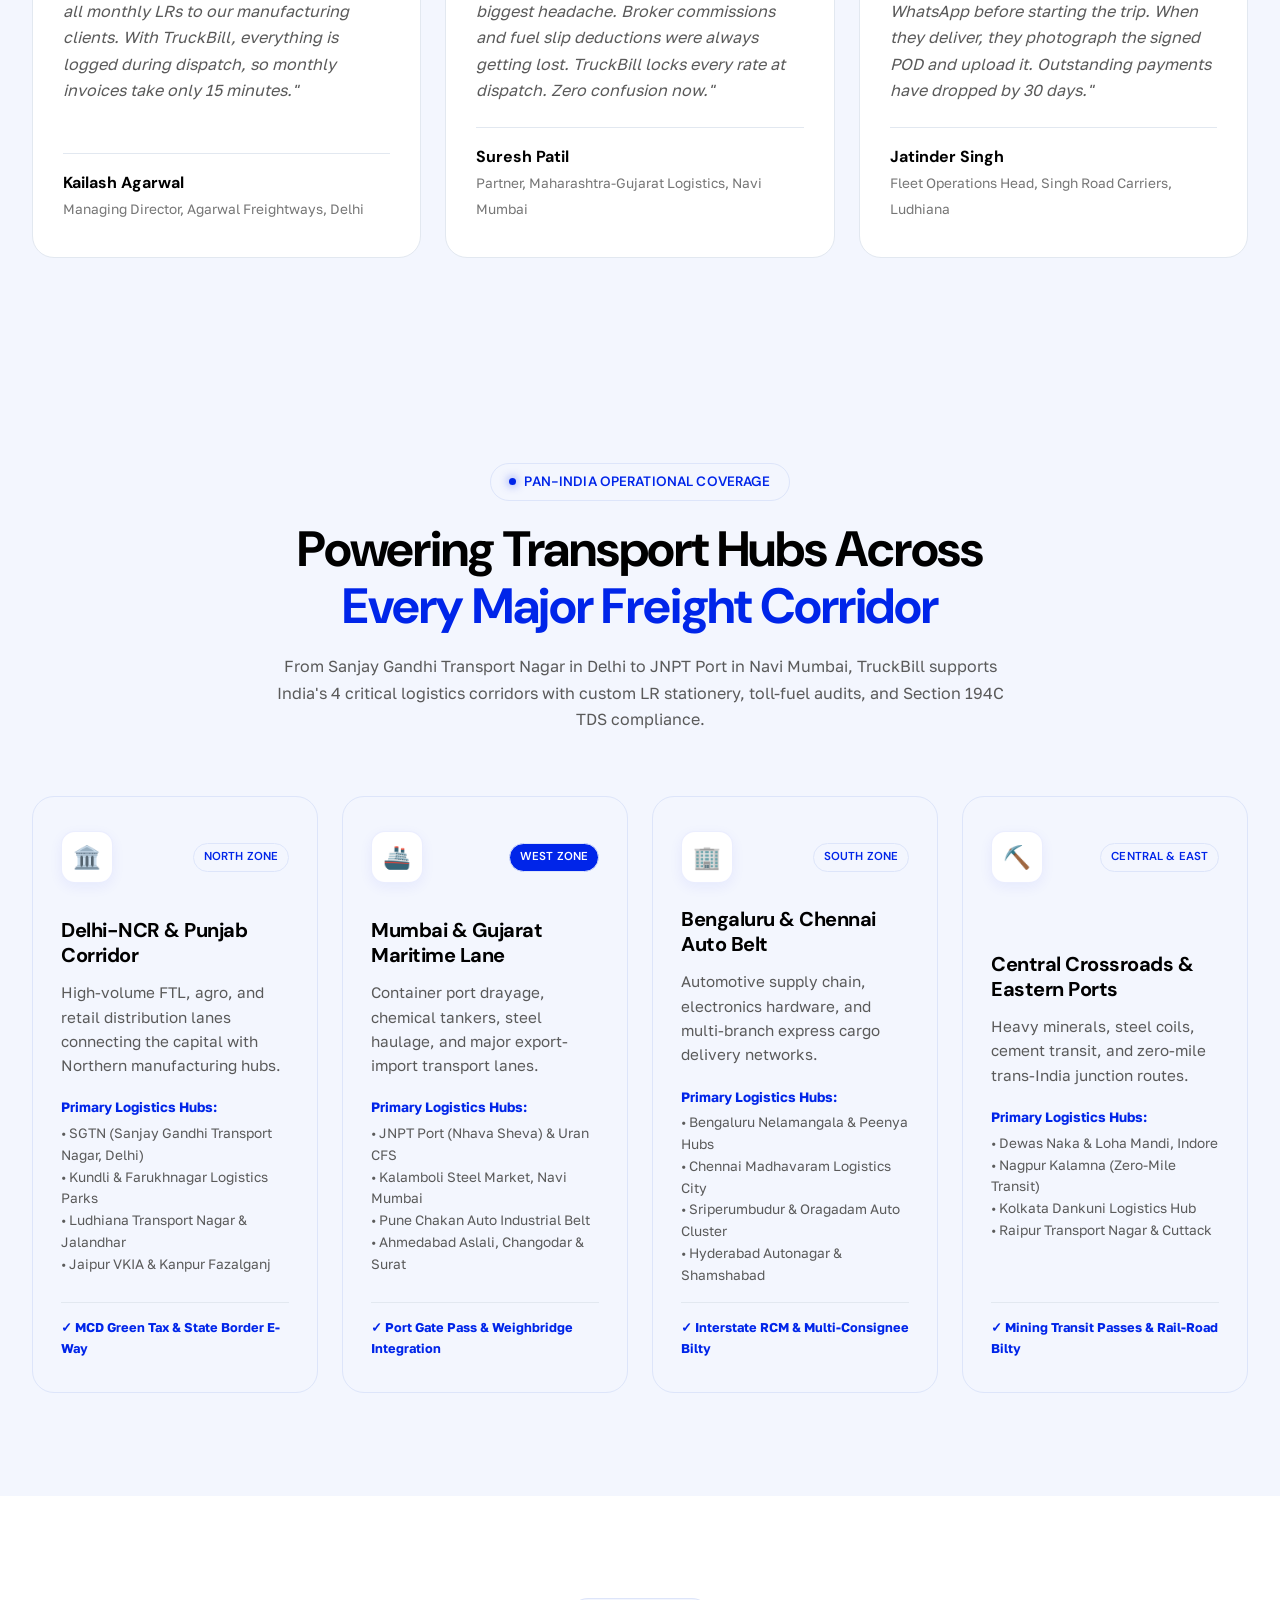
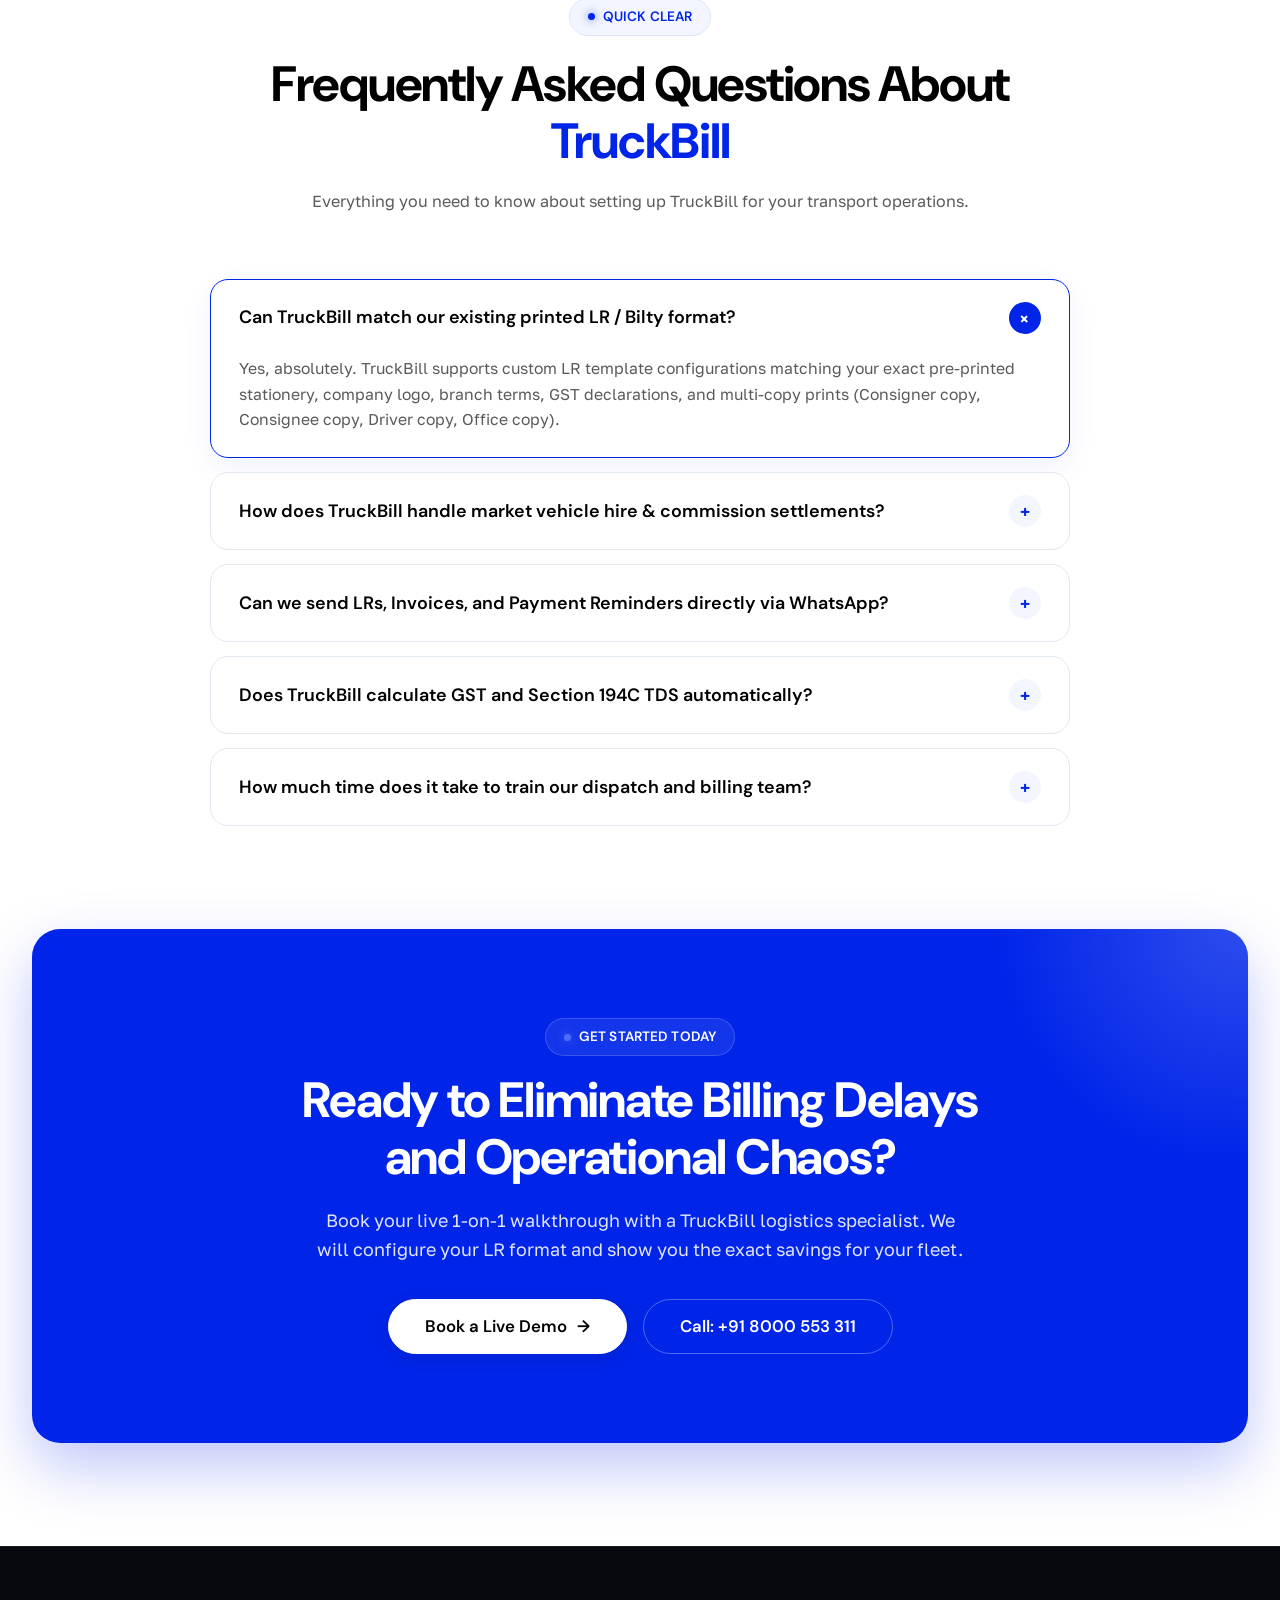
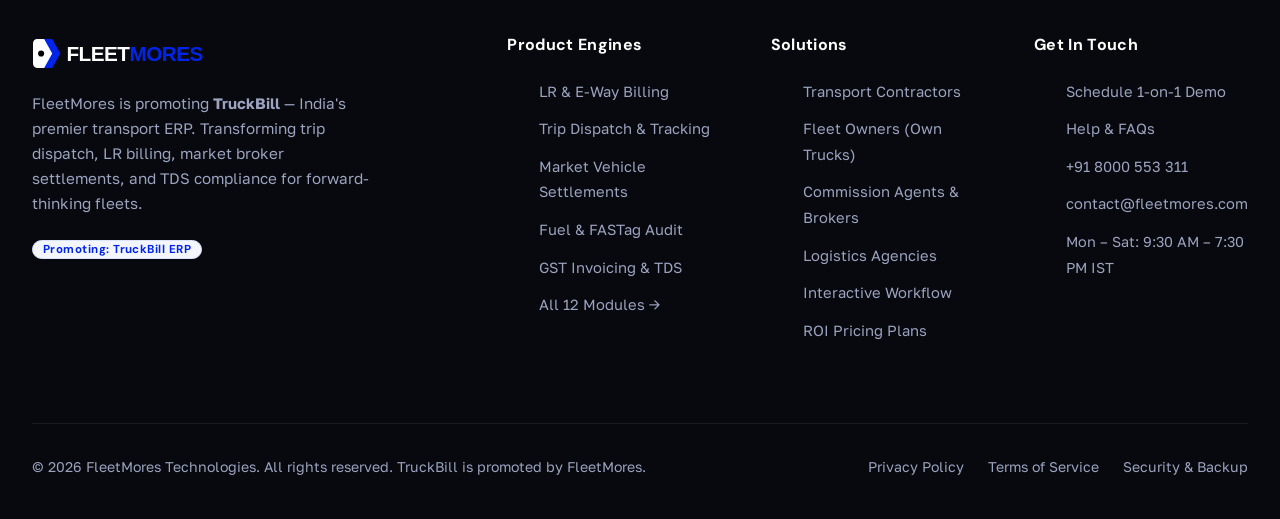
==== commit a580084a: "feat(seo): implement comprehensive SEO, AEO JSON-LD schemas, geo meta tags, and llms.txt" ====
--- a/index.html
+++ b/index.html
@@ -1,20 +1,50 @@
 <!DOCTYPE html>
-<html lang="en">
+<html lang="en-IN">
 <head>
   <meta charset="UTF-8">
   <meta name="viewport" content="width=device-width, initial-scale=1.0, maximum-scale=5.0">
-  <title>FleetMores — Smart Transport ERP & Operations SaaS | TruckBill</title>
-  <meta name="description" content="FleetMores is promoting TruckBill — India's premier transport operations and billing ERP. Automate LR generation, trip dispatch, market vehicle settlements, and customer invoicing in one modern platform.">
-  <meta name="keywords" content="Transport ERP, TruckBill, FleetMores, Truck Billing Software, LR Software, Transport Management Software India, Fleet Management Software">
+  <title>TruckBill Transport ERP & Fleet Billing Software | Promoted by FleetMores</title>
+  <meta name="description" content="FleetMores is promoting TruckBill — India's premier transport operations and billing ERP. Automate digital LR bilty generation, trip dispatch, market lorry settlements, FASTag diesel audits, and Section 194C TDS invoicing.">
+  <meta name="keywords" content="Transport ERP India, TruckBill, FleetMores, Truck Billing Software, Bilty Software, LR Generation Software, Transport Management System, Fleet Operations SaaS, Market Lorry Settlement, Section 194C TDS Transport, FASTag Diesel Audit">
   <meta name="author" content="FleetMores Technologies">
+  
+  <!-- Canonical & Alternate Links -->
   <link rel="canonical" href="https://fleetmores.com/">
-
-  <!-- Open Graph -->
+  <link rel="alternate" hreflang="en-IN" href="https://fleetmores.com/">
+  <link rel="alternate" hreflang="x-default" href="https://fleetmores.com/">
+
+  <!-- Search Engine & Answer Engine Directives -->
+  <meta name="robots" content="index, follow, max-image-preview:large, max-snippet:-1, max-video-preview:-1">
+  <meta name="googlebot" content="index, follow, max-snippet:-1, max-image-preview:large">
+  <meta name="bingbot" content="index, follow, max-snippet:-1, max-image-preview:large">
+
+  <!-- Geographic & Indian Localization Metadata (Geo-Friendly SEO) -->
+  <meta name="geo.region" content="IN-KA">
+  <meta name="geo.placename" content="Bengaluru">
+  <meta name="geo.position" content="12.9237;77.6842">
+  <meta name="ICBM" content="12.9237, 77.6842">
+  <meta name="geo.country" content="IN">
+  <meta name="target" content="all">
+  <meta name="audience" content="Transport Contractors, Fleet Owners, Logistics Agencies, Freight Brokers, India">
+
+  <!-- Open Graph / Facebook -->
   <meta property="og:type" content="website">
+  <meta property="og:locale" content="en_IN">
+  <meta property="og:site_name" content="FleetMores — Promoting TruckBill">
   <meta property="og:url" content="https://fleetmores.com/">
-  <meta property="og:title" content="FleetMores — Smart Transport ERP & Operations SaaS | TruckBill">
-  <meta property="og:description" content="Automate LR generation, trip dispatch, market vehicle settlements, and customer invoicing in one modern platform.">
+  <meta property="og:title" content="TruckBill Transport ERP & Fleet Billing Software | Promoted by FleetMores">
+  <meta property="og:description" content="FleetMores is promoting TruckBill — India's premier transport operations and billing ERP. Automate digital LR bilty generation, trip dispatch, market lorry settlements, FASTag diesel audits, and Section 194C TDS invoicing.">
   <meta property="og:image" content="https://fleetmores.com/assets/images/fleetmores-logo.svg">
+  <meta property="og:image:width" content="1200">
+  <meta property="og:image:height" content="630">
+  <meta property="og:image:alt" content="FleetMores promoting TruckBill Transport ERP">
+
+  <!-- Twitter Card -->
+  <meta name="twitter:card" content="summary_large_image">
+  <meta name="twitter:site" content="@fleetmores">
+  <meta name="twitter:title" content="TruckBill Transport ERP & Fleet Billing Software | Promoted by FleetMores">
+  <meta name="twitter:description" content="FleetMores is promoting TruckBill — India's premier transport operations and billing ERP. Automate digital LR bilty generation, trip dispatch, market lorry settlements, FASTag diesel audits, and Section 194C TDS invoicing.">
+  <meta name="twitter:image" content="https://fleetmores.com/assets/images/fleetmores-logo.svg">
 
   <!-- Favicon -->
   <link rel="icon" type="image/svg+xml" href="assets/images/fleetmores-logo.svg">
@@ -25,24 +55,135 @@
   <link rel="stylesheet" href="assets/css/components.css">
   <link rel="stylesheet" href="assets/css/responsive.css">
 
-  <!-- Schema.org SoftwareApplication -->
+  <!-- Schema.org JSON-LD Structured Data (AEO & SEO) -->
   <script type="application/ld+json">
-  {
-    "@context": "https://schema.org",
-    "@type": "SoftwareApplication",
-    "name": "TruckBill",
-    "operatingSystem": "Cloud / Web (All Browsers)",
-    "applicationCategory": "BusinessApplication",
-    "offers": {
-      "@type": "Offer",
-      "price": "Custom",
-      "priceCurrency": "INR"
+{
+  "@context": "https://schema.org",
+  "@graph": [
+    {
+      "@type": "WebSite",
+      "@id": "https://fleetmores.com/#website",
+      "url": "https://fleetmores.com/",
+      "name": "FleetMores — Promoting TruckBill",
+      "description": "India's premier transport operations and billing ERP for fleet owners, transport contractors, and freight brokers.",
+      "publisher": {
+        "@id": "https://fleetmores.com/#organization"
+      },
+      "inLanguage": "en-IN"
     },
-    "publisher": {
+    {
       "@type": "Organization",
-      "name": "FleetMores Technologies"
+      "@id": "https://fleetmores.com/#organization",
+      "name": "FleetMores Technologies",
+      "legalName": "FleetMores Technologies Pvt Ltd",
+      "url": "https://fleetmores.com/",
+      "logo": {
+        "@type": "ImageObject",
+        "url": "https://fleetmores.com/assets/images/fleetmores-logo.svg",
+        "width": "180",
+        "height": "28"
+      },
+      "description": "FleetMores Technologies promotes TruckBill, India's leading transport ERP and digital billing platform.",
+      "address": {
+        "@type": "PostalAddress",
+        "streetAddress": "Outer Ring Road, Bellandur",
+        "addressLocality": "Bengaluru",
+        "addressRegion": "Karnataka",
+        "postalCode": "560103",
+        "addressCountry": "IN"
+      },
+      "contactPoint": {
+        "@type": "ContactPoint",
+        "telephone": "+91-8000-553-311",
+        "contactType": "sales",
+        "areaServed": "IN",
+        "availableLanguage": [
+          "English",
+          "Hindi"
+        ]
+      },
+      "sameAs": [
+        "https://www.truckbill.in/"
+      ]
+    },
+    {
+      "@type": "SoftwareApplication",
+      "@id": "https://fleetmores.com/#truckbill",
+      "name": "TruckBill",
+      "operatingSystem": "Cloud / Web (Chrome, Edge, Safari, Mobile)",
+      "applicationCategory": "BusinessApplication",
+      "description": "Specialized Indian transport ERP automating digital LR (bilty) generation, trip dispatch, market lorry settlements, diesel pump slip reconciliation, driver advances, and customer GST Section 194C TDS invoicing.",
+      "offers": {
+        "@type": "AggregateOffer",
+        "priceCurrency": "INR",
+        "lowPrice": "1499",
+        "highPrice": "3499",
+        "offerCount": "3"
+      },
+      "aggregateRating": {
+        "@type": "AggregateRating",
+        "ratingValue": "4.9",
+        "reviewCount": "520",
+        "bestRating": "5"
+      },
+      "publisher": {
+        "@id": "https://fleetmores.com/#organization"
+      },
+      "featureList": [
+        "Digital LR & Bilty Engine with Pre-Printed Stationery Alignment",
+        "Trip Dispatch & Vehicle Allocation (Own & Market Fleet)",
+        "Market Vehicle & Broker Settlement with Commission Lock",
+        "Customer GST Invoicing with Automated Section 194C TDS",
+        "Diesel Pump Slip & FASTag Toll Reconciliation",
+        "Driver Mobile POD Photo Upload",
+        "Double-Entry Transport Khata & Party Ledgers",
+        "Vehicle-Wise Monthly Net Profit & Loss",
+        "Driver Trip Advance & Fuel Allowance Passbook",
+        "Proactive Commercial Vehicle Document Expiry Alerts",
+        "Multi-Branch Centralized Visibility",
+        "Automated WhatsApp PDF Sharing"
+      ]
+    },
+    {
+      "@type": "FAQPage",
+      "@id": "https://fleetmores.com/#faq",
+      "mainEntity": [
+        {
+          "@type": "Question",
+          "name": "What is TruckBill and who is promoting it?",
+          "acceptedAnswer": {
+            "@type": "Answer",
+            "text": "TruckBill is India's premier transport operations and billing ERP, promoted by FleetMores Technologies. It is engineered specifically for Indian transport contractors, fleet owners, and freight brokers to automate Lorry Receipts (bilty), trip dispatches, market lorry settlements, diesel audits, and Section 194C TDS invoicing."
+          }
+        },
+        {
+          "@type": "Question",
+          "name": "How does TruckBill handle market vehicle and broker settlements?",
+          "acceptedAnswer": {
+            "@type": "Answer",
+            "text": "TruckBill tracks party freight rates versus market lorry hire rates in real time. It generates lorry vouchers with automated deductions for diesel slips, cash advances, and Section 194C TDS, locking broker commission margins so you never overpay."
+          }
+        },
+        {
+          "@type": "Question",
+          "name": "Does TruckBill support Section 194C TDS and GST compliance?",
+          "acceptedAnswer": {
+            "@type": "Answer",
+            "text": "Yes. TruckBill fully supports Indian tax compliance, including Reverse Charge Mechanism (RCM) and Forward Charge Mechanism (FCM) GST rates, automated 1% and 2% Section 194C TDS calculation on transporter billing, and exemption tracking for Pan-10 declarations."
+          }
+        },
+        {
+          "@type": "Question",
+          "name": "Can I print LRs on our company's pre-printed stationery?",
+          "acceptedAnswer": {
+            "@type": "Answer",
+            "text": "Yes. TruckBill includes a customizable dot-matrix and laser print layout configurator that aligns perfectly with your existing multi-copy pre-printed bilty formats."
+          }
+        }
+      ]
     }
-  }
+  ]
+}
   </script>
 </head>
 <body>
@@ -649,6 +790,123 @@
   </section>
 
   <!-- FAQ ACCORDION SECTION (Sassy "Quick Clear" Style) -->
+    <!-- PAN-INDIA FREIGHT CORRIDORS & LOGISTICS HUBS (Geo-Friendly & Local SEO) -->
+  <section class="fm-section fm-section-ice" id="coverage">
+    <div class="container-fm">
+      <div class="section-header">
+        <div class="sassy-badge-pill">
+          <span class="pill-dot"></span>
+          <span>PAN-INDIA OPERATIONAL COVERAGE</span>
+        </div>
+        <h2 class="section-title">
+          Powering Transport Hubs Across <span class="text-cobalt">Every Major Freight Corridor</span>
+        </h2>
+        <p class="section-desc">
+          From Sanjay Gandhi Transport Nagar in Delhi to JNPT Port in Navi Mumbai, TruckBill supports India's 4 critical logistics corridors with custom LR stationery, toll-fuel audits, and Section 194C TDS compliance.
+        </p>
+      </div>
+
+      <div class="sassy-card-grid">
+        <!-- North Zone -->
+        <div class="sassy-card">
+          <div class="sassy-card-top">
+            <div class="sassy-card-icon" style="font-size: 1.4rem;">🏛️</div>
+            <span class="sassy-badge-pill mb-0" style="padding: 4px 10px; font-size: 0.72rem;">NORTH ZONE</span>
+          </div>
+          <div>
+            <h3 class="sassy-card-title">Delhi-NCR & Punjab Corridor</h3>
+            <p class="sassy-card-text">
+              High-volume FTL, agro, and retail distribution lanes connecting the capital with Northern manufacturing hubs.
+            </p>
+            <div style="font-size: 0.85rem; color: var(--fm-dark); line-height: 1.6; margin-bottom: 16px;">
+              <div style="font-weight: 700; color: var(--fm-primary); margin-bottom: 4px;">Primary Logistics Hubs:</div>
+              <div>• SGTN (Sanjay Gandhi Transport Nagar, Delhi)</div>
+              <div>• Kundli & Farukhnagar Logistics Parks</div>
+              <div>• Ludhiana Transport Nagar & Jalandhar</div>
+              <div>• Jaipur VKIA & Kanpur Fazalganj</div>
+            </div>
+          </div>
+          <div style="padding-top: 14px; border-top: 1px solid var(--fm-border-color); font-size: 0.8rem; color: var(--fm-primary); font-weight: 700;">
+            ✓ MCD Green Tax & State Border E-Way
+          </div>
+        </div>
+
+        <!-- West Zone -->
+        <div class="sassy-card">
+          <div class="sassy-card-top">
+            <div class="sassy-card-icon" style="font-size: 1.4rem;">🚢</div>
+            <span class="sassy-badge-pill mb-0" style="padding: 4px 10px; font-size: 0.72rem; background: var(--fm-primary); color: #FFFFFF;">WEST ZONE</span>
+          </div>
+          <div>
+            <h3 class="sassy-card-title">Mumbai & Gujarat Maritime Lane</h3>
+            <p class="sassy-card-text">
+              Container port drayage, chemical tankers, steel haulage, and major export-import transport lanes.
+            </p>
+            <div style="font-size: 0.85rem; color: var(--fm-dark); line-height: 1.6; margin-bottom: 16px;">
+              <div style="font-weight: 700; color: var(--fm-primary); margin-bottom: 4px;">Primary Logistics Hubs:</div>
+              <div>• JNPT Port (Nhava Sheva) & Uran CFS</div>
+              <div>• Kalamboli Steel Market, Navi Mumbai</div>
+              <div>• Pune Chakan Auto Industrial Belt</div>
+              <div>• Ahmedabad Aslali, Changodar & Surat</div>
+            </div>
+          </div>
+          <div style="padding-top: 14px; border-top: 1px solid var(--fm-border-color); font-size: 0.8rem; color: var(--fm-primary); font-weight: 700;">
+            ✓ Port Gate Pass & Weighbridge Integration
+          </div>
+        </div>
+
+        <!-- South Zone -->
+        <div class="sassy-card">
+          <div class="sassy-card-top">
+            <div class="sassy-card-icon" style="font-size: 1.4rem;">🏢</div>
+            <span class="sassy-badge-pill mb-0" style="padding: 4px 10px; font-size: 0.72rem;">SOUTH ZONE</span>
+          </div>
+          <div>
+            <h3 class="sassy-card-title">Bengaluru & Chennai Auto Belt</h3>
+            <p class="sassy-card-text">
+              Automotive supply chain, electronics hardware, and multi-branch express cargo delivery networks.
+            </p>
+            <div style="font-size: 0.85rem; color: var(--fm-dark); line-height: 1.6; margin-bottom: 16px;">
+              <div style="font-weight: 700; color: var(--fm-primary); margin-bottom: 4px;">Primary Logistics Hubs:</div>
+              <div>• Bengaluru Nelamangala & Peenya Hubs</div>
+              <div>• Chennai Madhavaram Logistics City</div>
+              <div>• Sriperumbudur & Oragadam Auto Cluster</div>
+              <div>• Hyderabad Autonagar & Shamshabad</div>
+            </div>
+          </div>
+          <div style="padding-top: 14px; border-top: 1px solid var(--fm-border-color); font-size: 0.8rem; color: var(--fm-primary); font-weight: 700;">
+            ✓ Interstate RCM & Multi-Consignee Bilty
+          </div>
+        </div>
+
+        <!-- Central & East Zone -->
+        <div class="sassy-card">
+          <div class="sassy-card-top">
+            <div class="sassy-card-icon" style="font-size: 1.4rem;">⛏️</div>
+            <span class="sassy-badge-pill mb-0" style="padding: 4px 10px; font-size: 0.72rem;">CENTRAL & EAST</span>
+          </div>
+          <div>
+            <h3 class="sassy-card-title">Central Crossroads & Eastern Ports</h3>
+            <p class="sassy-card-text">
+              Heavy minerals, steel coils, cement transit, and zero-mile trans-India junction routes.
+            </p>
+            <div style="font-size: 0.85rem; color: var(--fm-dark); line-height: 1.6; margin-bottom: 16px;">
+              <div style="font-weight: 700; color: var(--fm-primary); margin-bottom: 4px;">Primary Logistics Hubs:</div>
+              <div>• Dewas Naka & Loha Mandi, Indore</div>
+              <div>• Nagpur Kalamna (Zero-Mile Transit)</div>
+              <div>• Kolkata Dankuni Logistics Hub</div>
+              <div>• Raipur Transport Nagar & Cuttack</div>
+            </div>
+          </div>
+          <div style="padding-top: 14px; border-top: 1px solid var(--fm-border-color); font-size: 0.8rem; color: var(--fm-primary); font-weight: 700;">
+            ✓ Mining Transit Passes & Rail-Road Bilty
+          </div>
+        </div>
+      </div>
+    </div>
+  </section>
+
+
   <section class="fm-section fm-section-white" id="faq">
     <div class="container-fm">
       <div class="section-header">
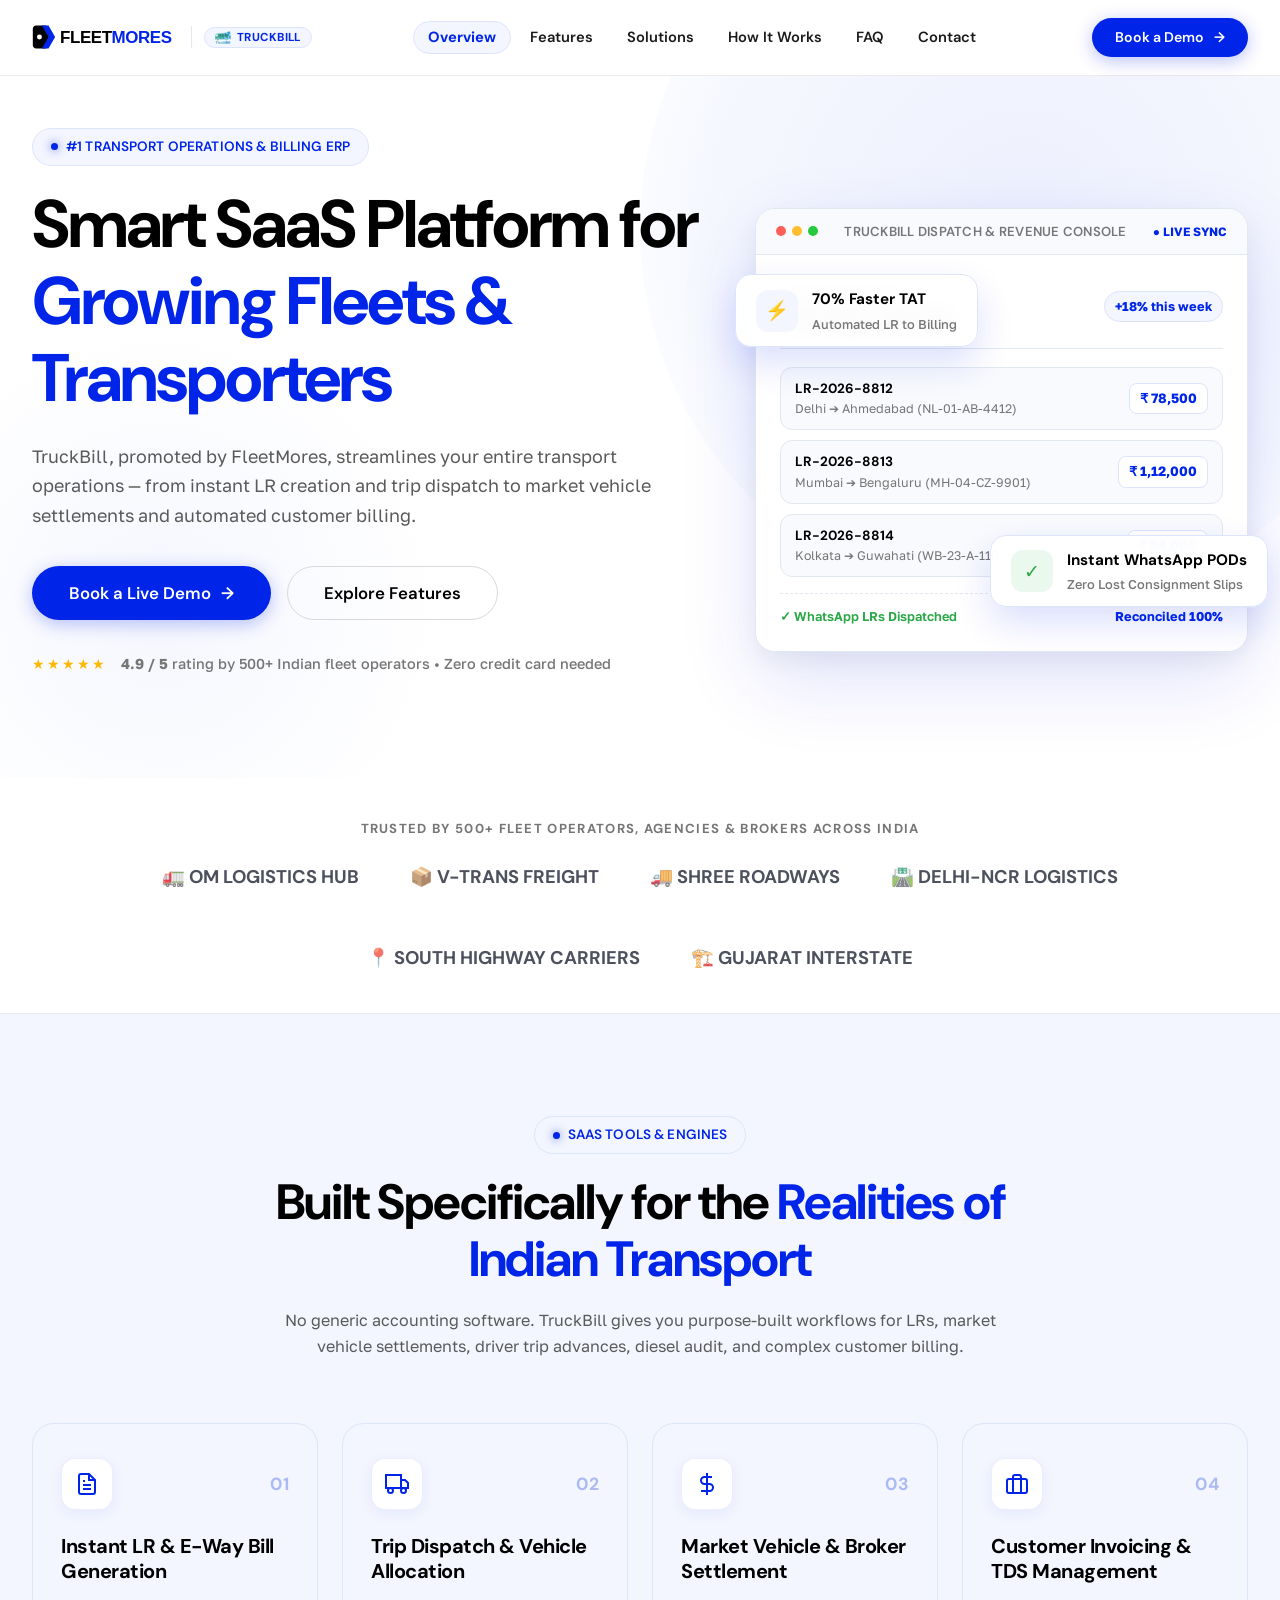
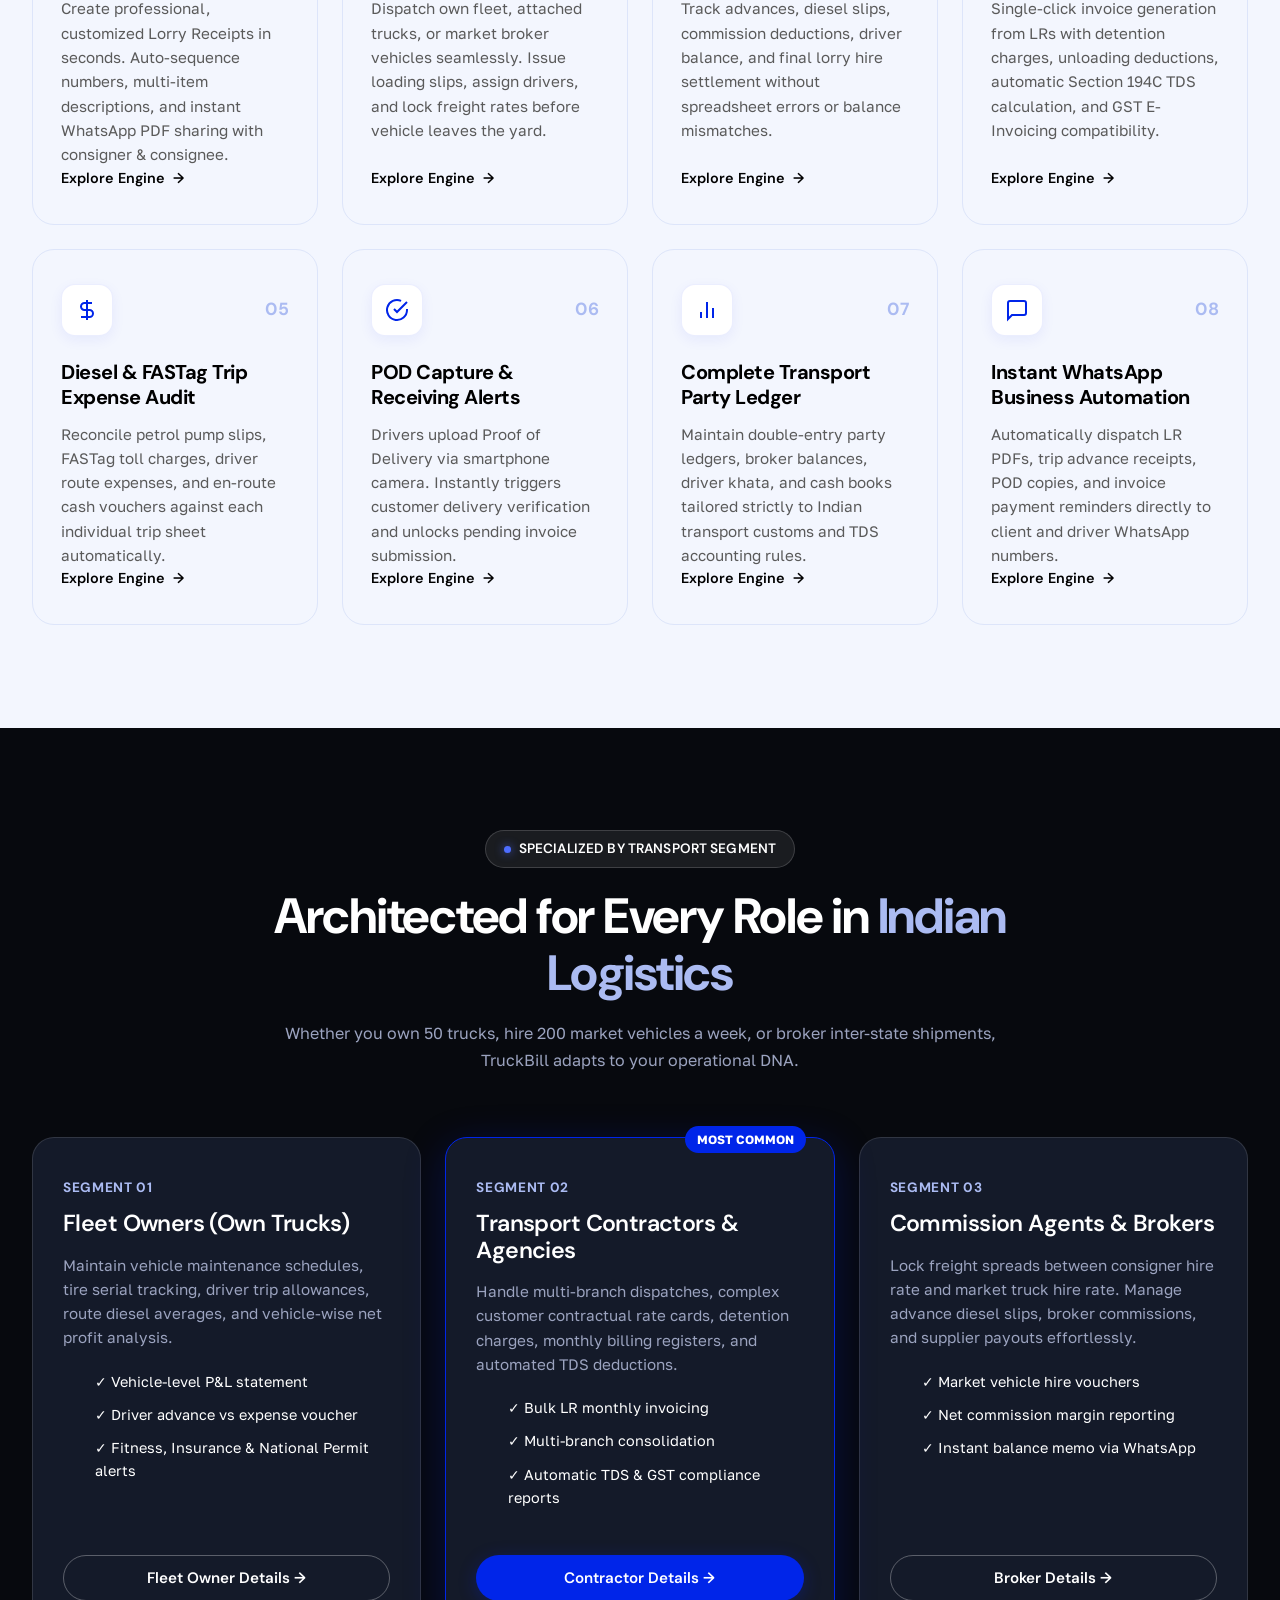
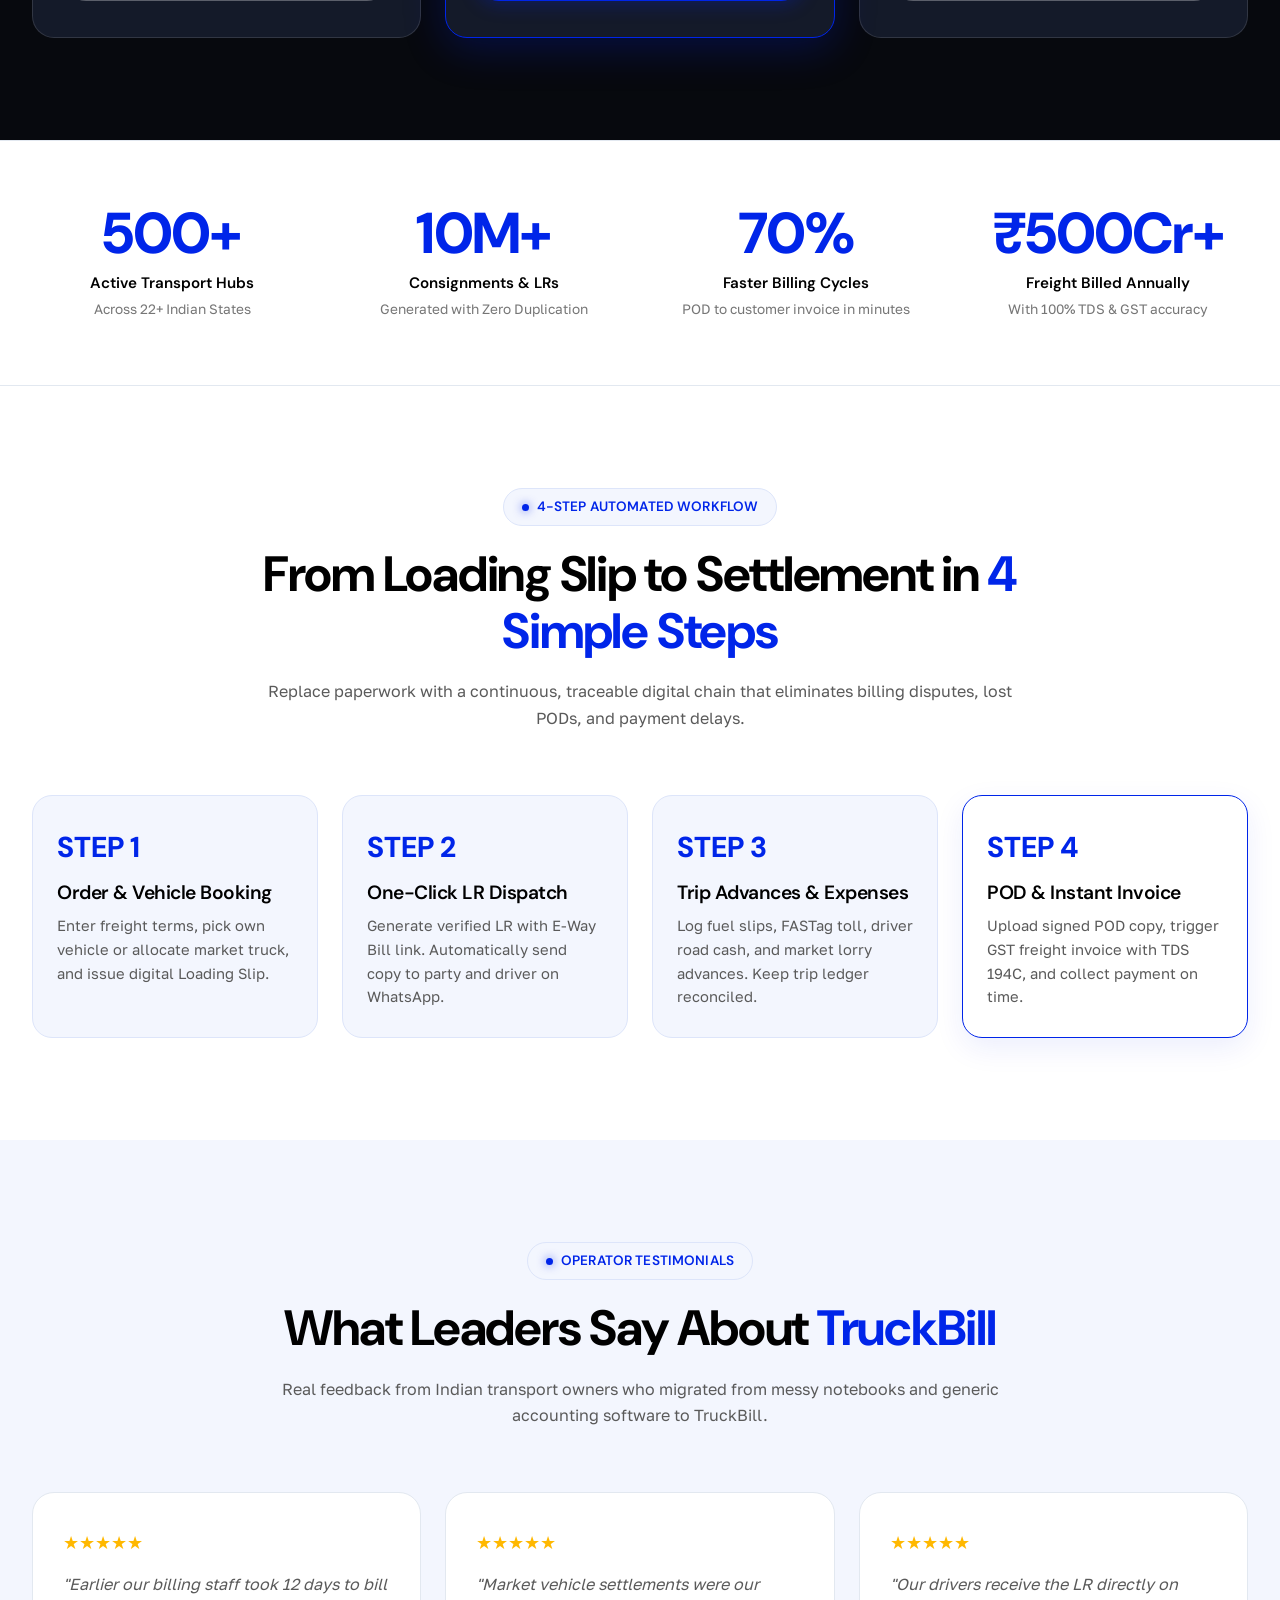
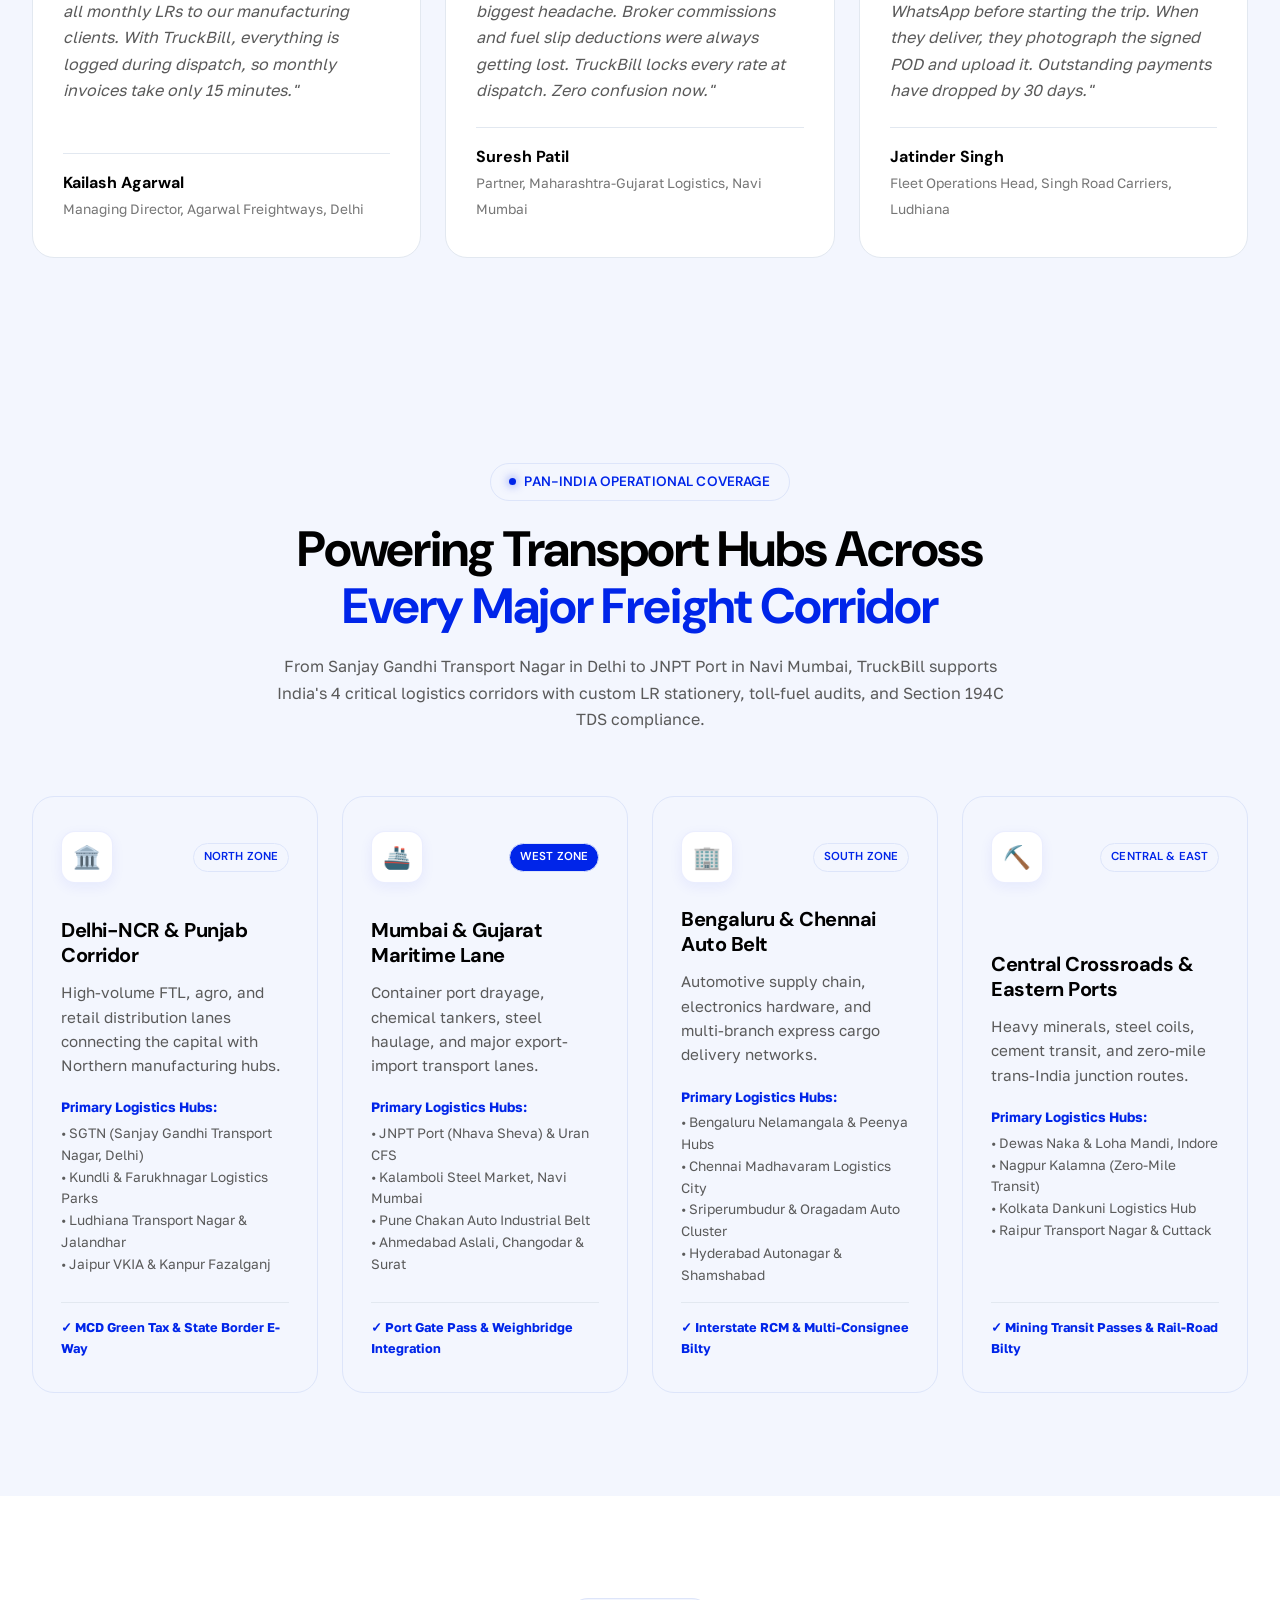
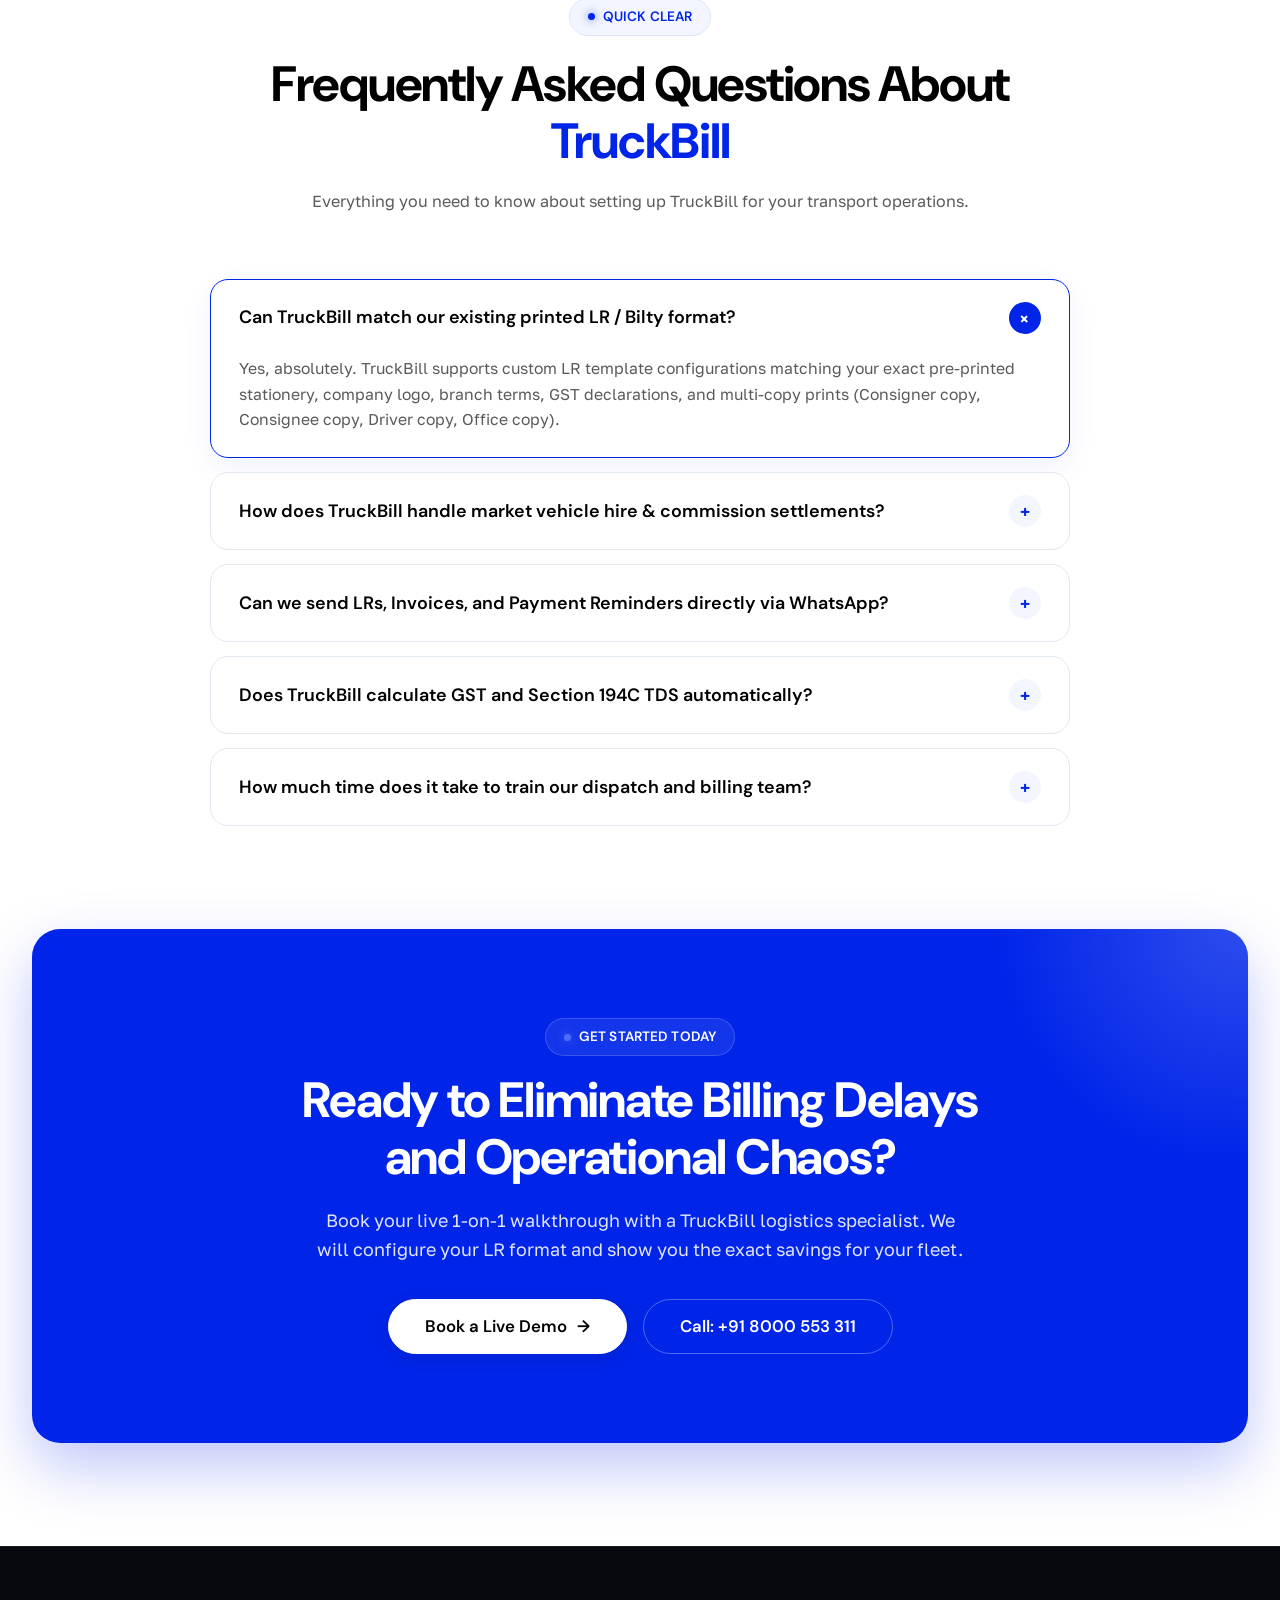
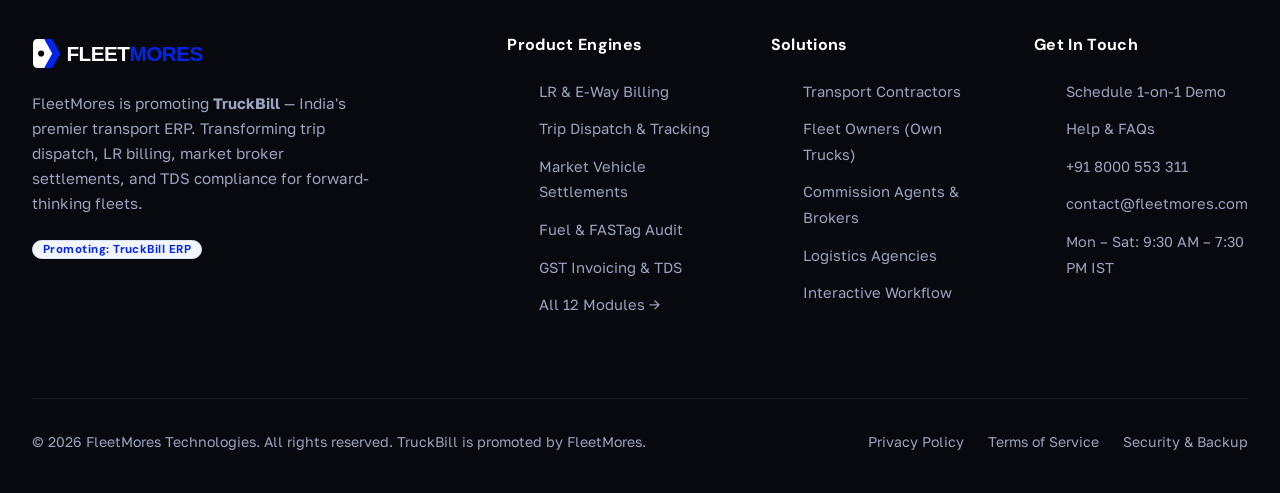
==== commit f70573c2: "feat: remove pricing tab, page, and references across site" ====
--- a/index.html
+++ b/index.html
@@ -113,13 +113,6 @@
       "operatingSystem": "Cloud / Web (Chrome, Edge, Safari, Mobile)",
       "applicationCategory": "BusinessApplication",
       "description": "Specialized Indian transport ERP automating digital LR (bilty) generation, trip dispatch, market lorry settlements, diesel pump slip reconciliation, driver advances, and customer GST Section 194C TDS invoicing.",
-      "offers": {
-        "@type": "AggregateOffer",
-        "priceCurrency": "INR",
-        "lowPrice": "1499",
-        "highPrice": "3499",
-        "offerCount": "3"
-      },
       "aggregateRating": {
         "@type": "AggregateRating",
         "ratingValue": "4.9",
@@ -207,7 +200,6 @@
             <li><a href="features.html">Features</a></li>
             <li><a href="solutions.html">Solutions</a></li>
             <li><a href="how-it-works.html">How It Works</a></li>
-            <li><a href="pricing.html">Pricing</a></li>
             <li><a href="faq.html">FAQ</a></li>
             <li><a href="contact.html">Contact</a></li>
           </ul>
@@ -241,7 +233,6 @@
         <li><a href="features.html"><span>Features (12 Engines)</span> <span>→</span></a></li>
         <li><a href="solutions.html"><span>Solutions by Segment</span> <span>→</span></a></li>
         <li><a href="how-it-works.html"><span>How It Works</span> <span>→</span></a></li>
-        <li><a href="pricing.html"><span>Pricing Plans</span> <span>→</span></a></li>
         <li><a href="faq.html"><span>FAQs</span> <span>→</span></a></li>
         <li><a href="contact.html"><span>Contact & Schedule</span> <span>→</span></a></li>
       </ul>
@@ -1055,7 +1046,6 @@
             <li><a href="solutions.html#commission-agents">Commission Agents & Brokers</a></li>
             <li><a href="solutions.html#logistics-hubs">Logistics Agencies</a></li>
             <li><a href="how-it-works.html">Interactive Workflow</a></li>
-            <li><a href="pricing.html">ROI Pricing Plans</a></li>
           </ul>
         </div>
 
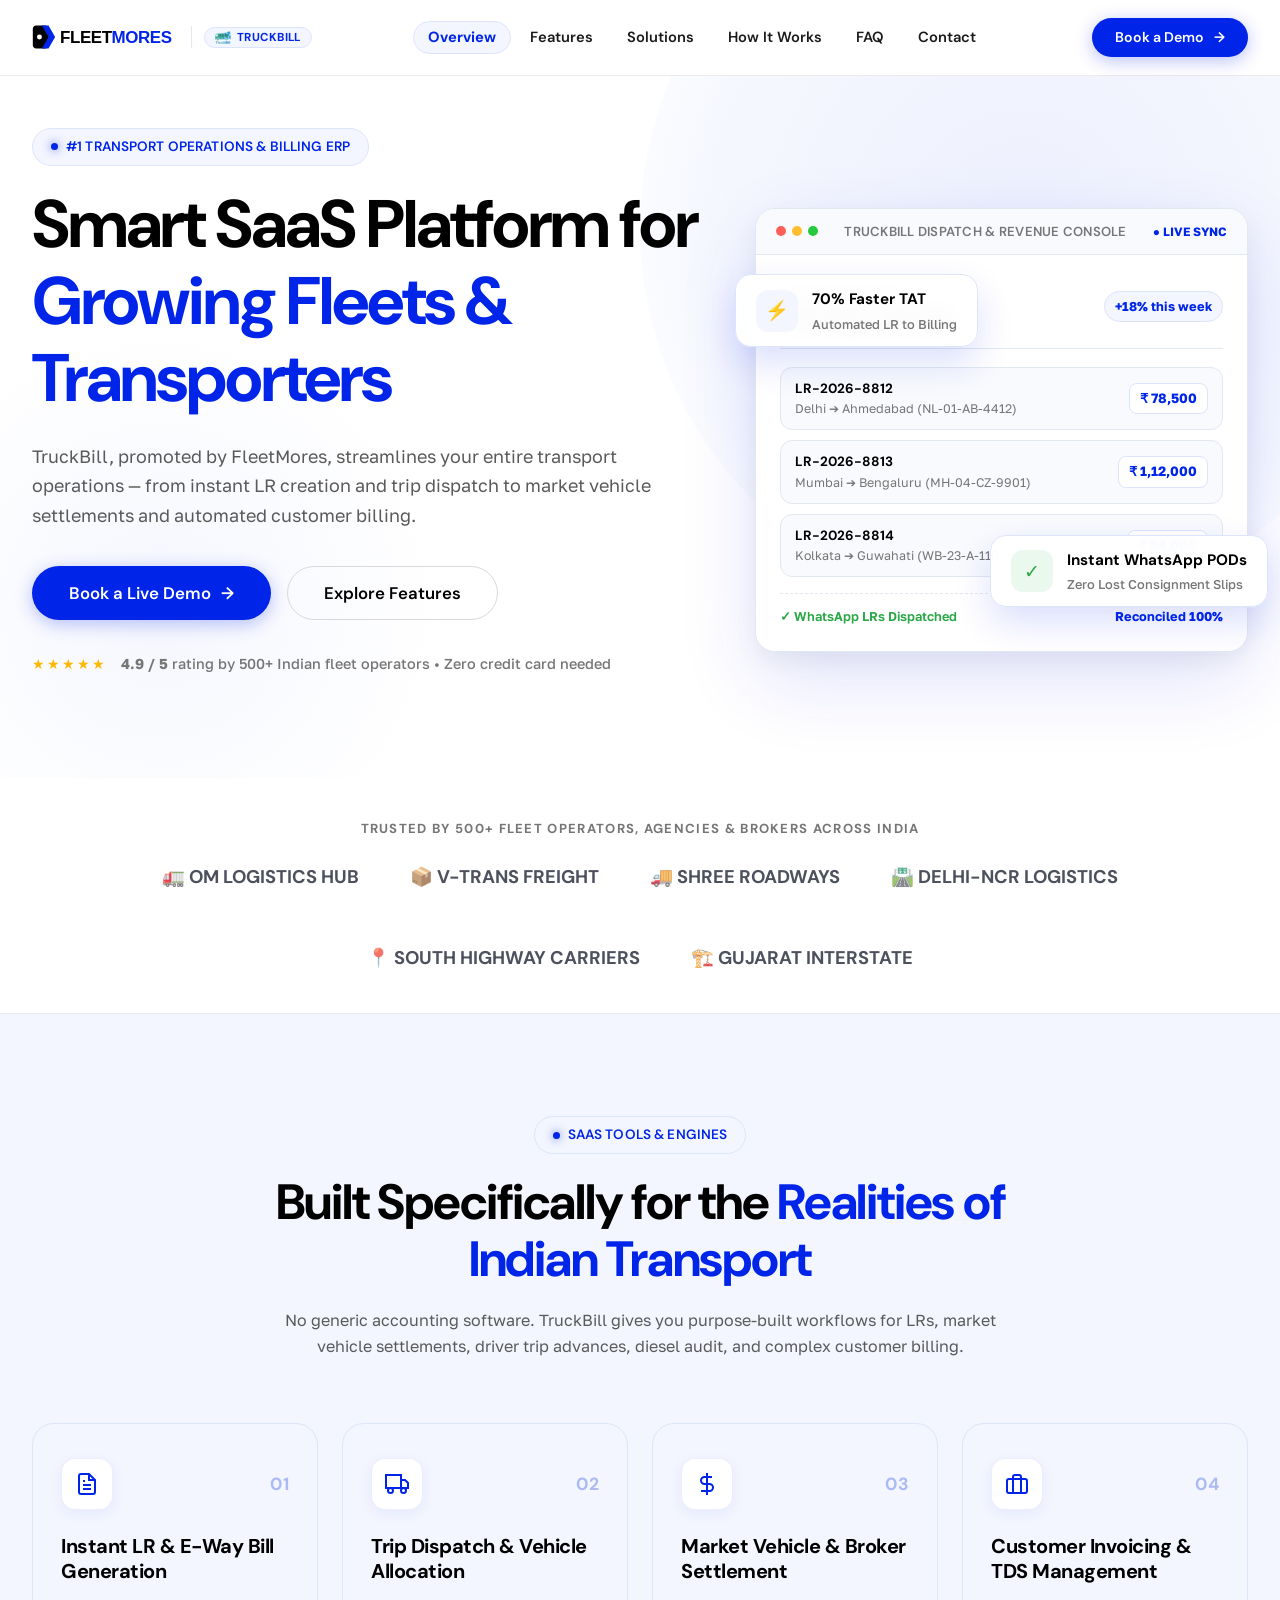
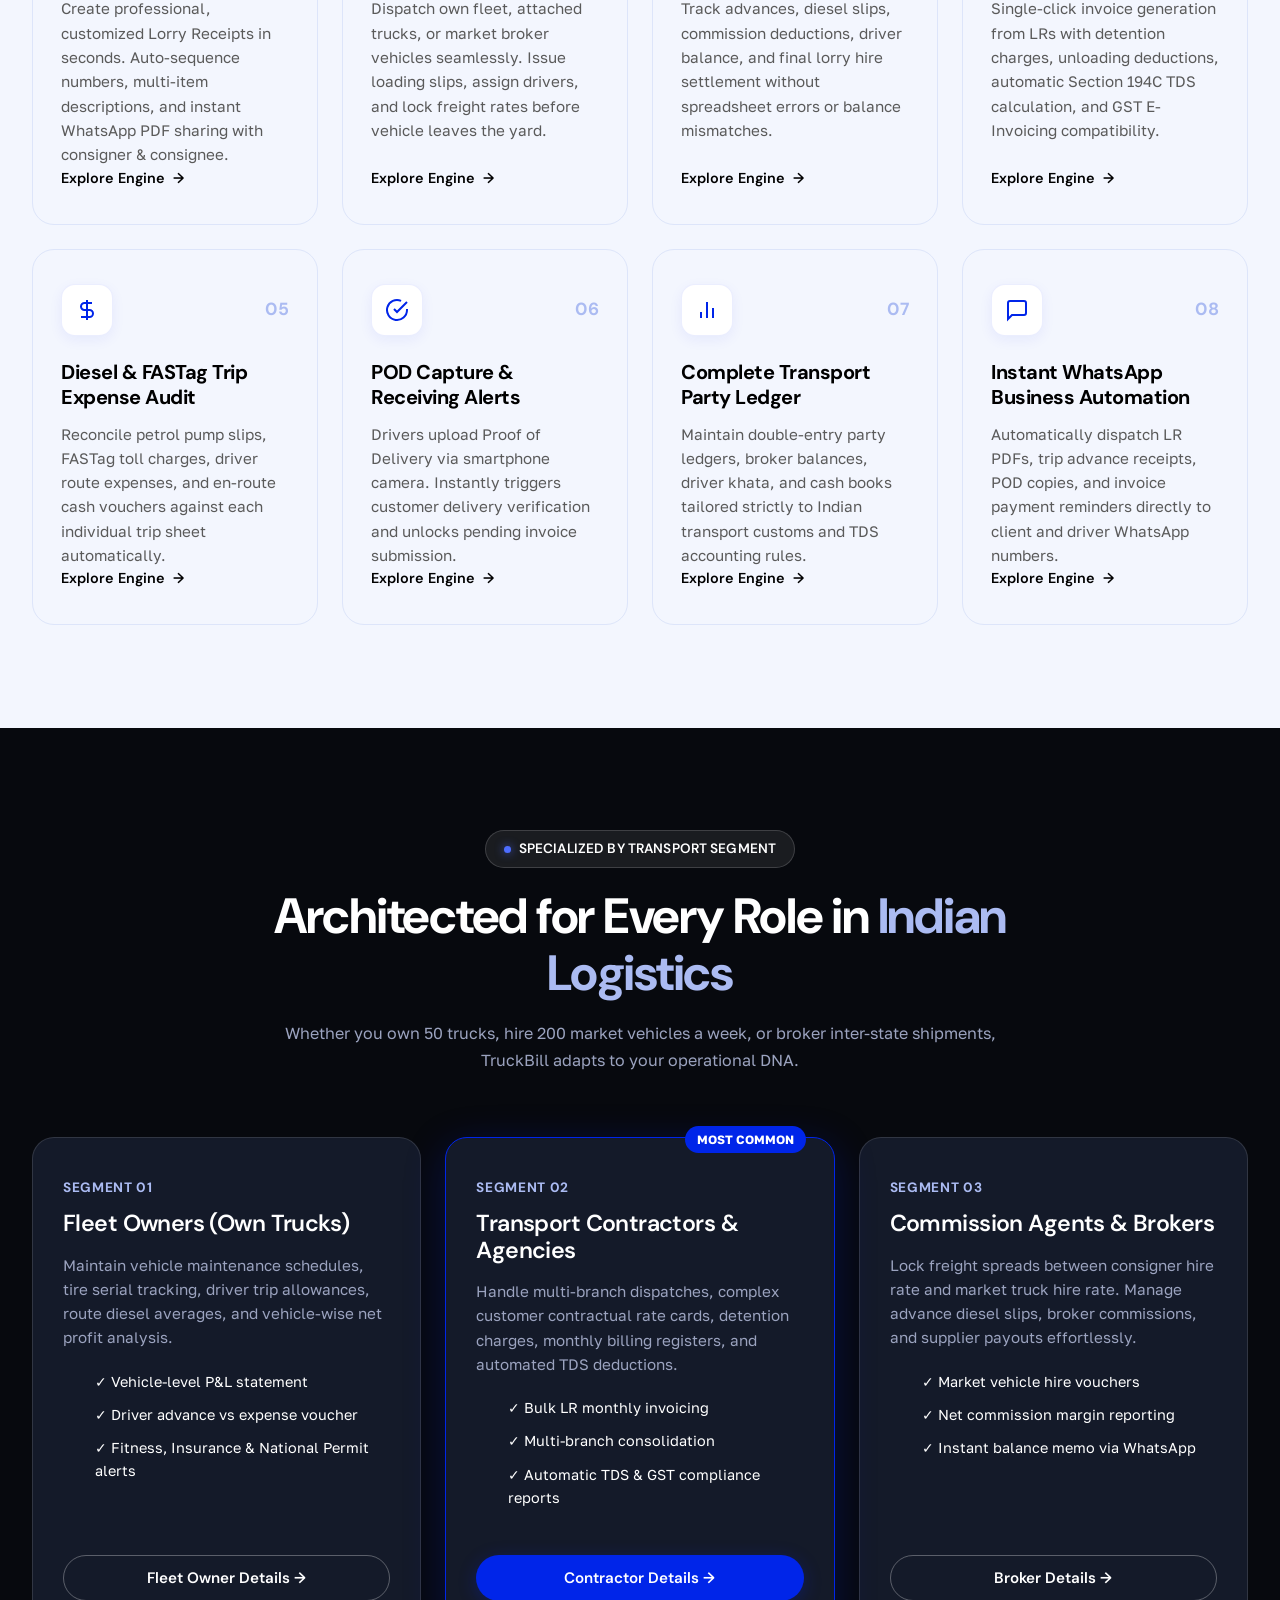
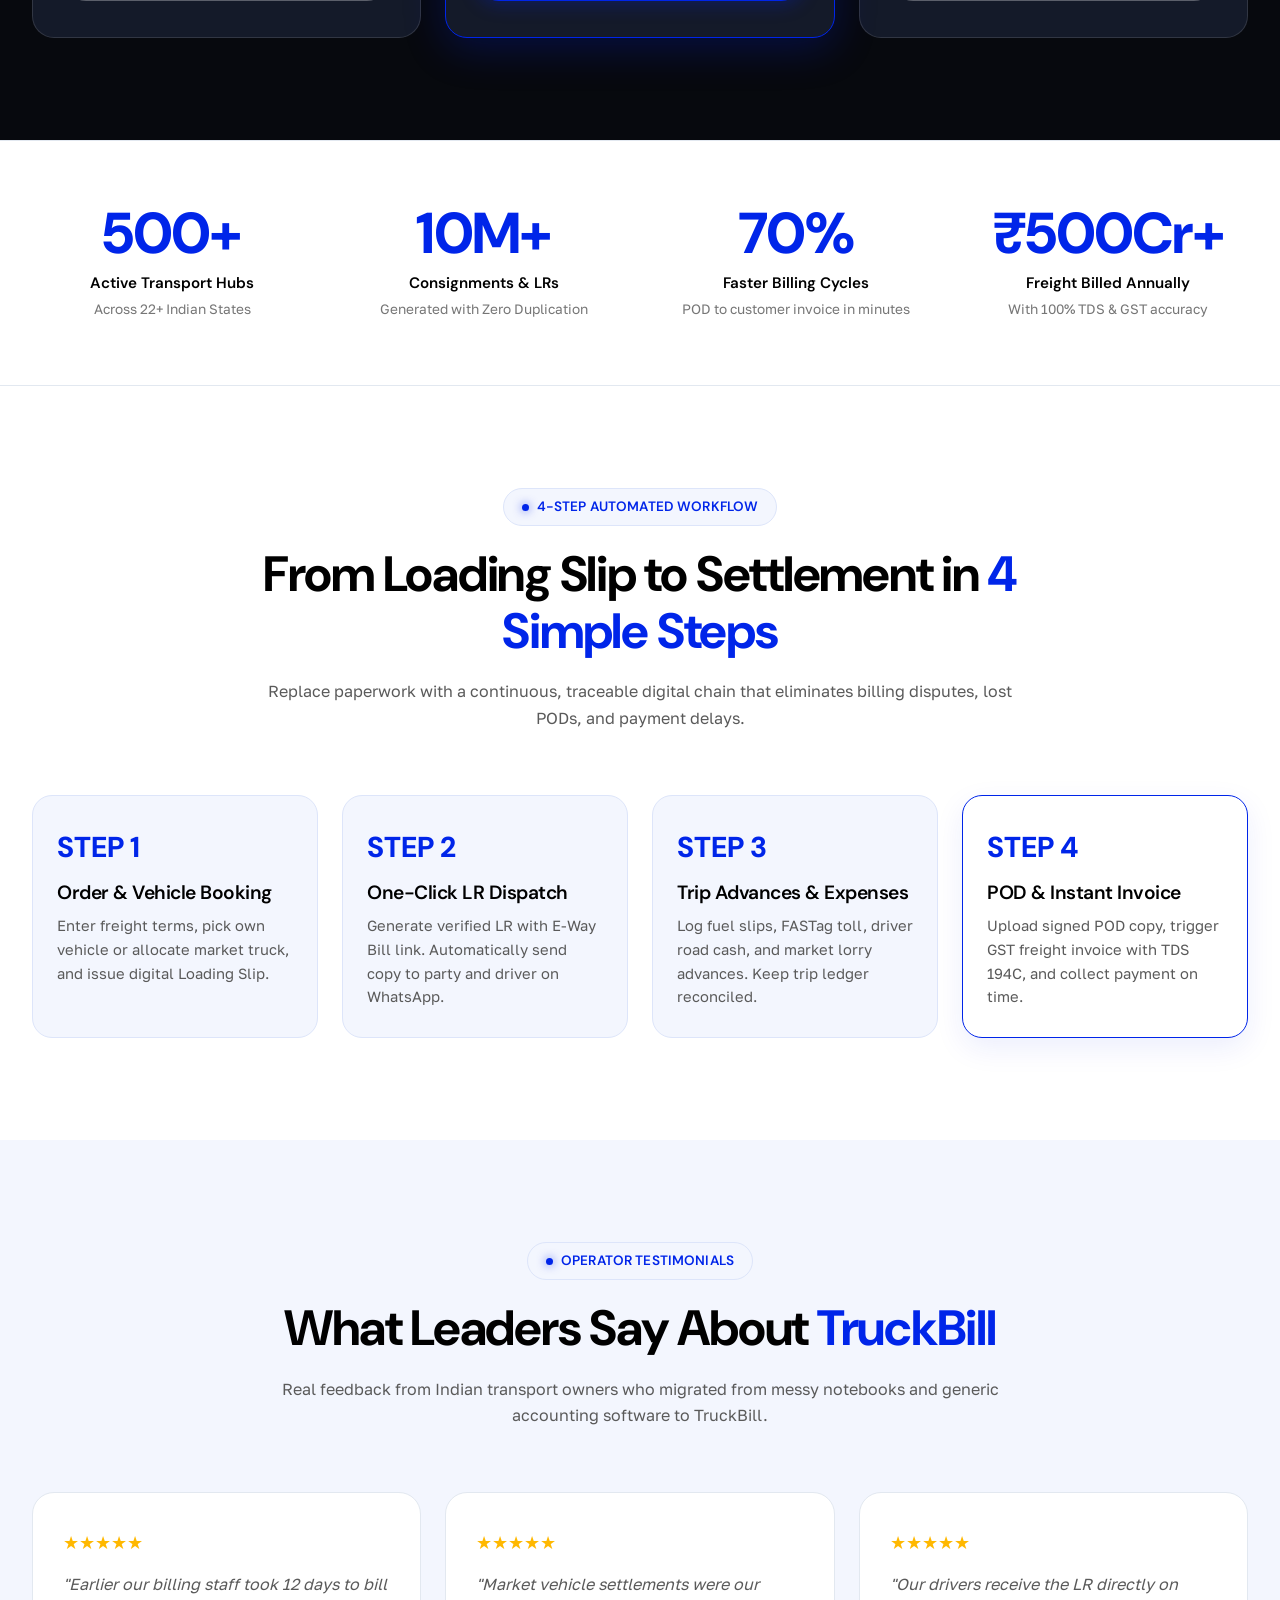
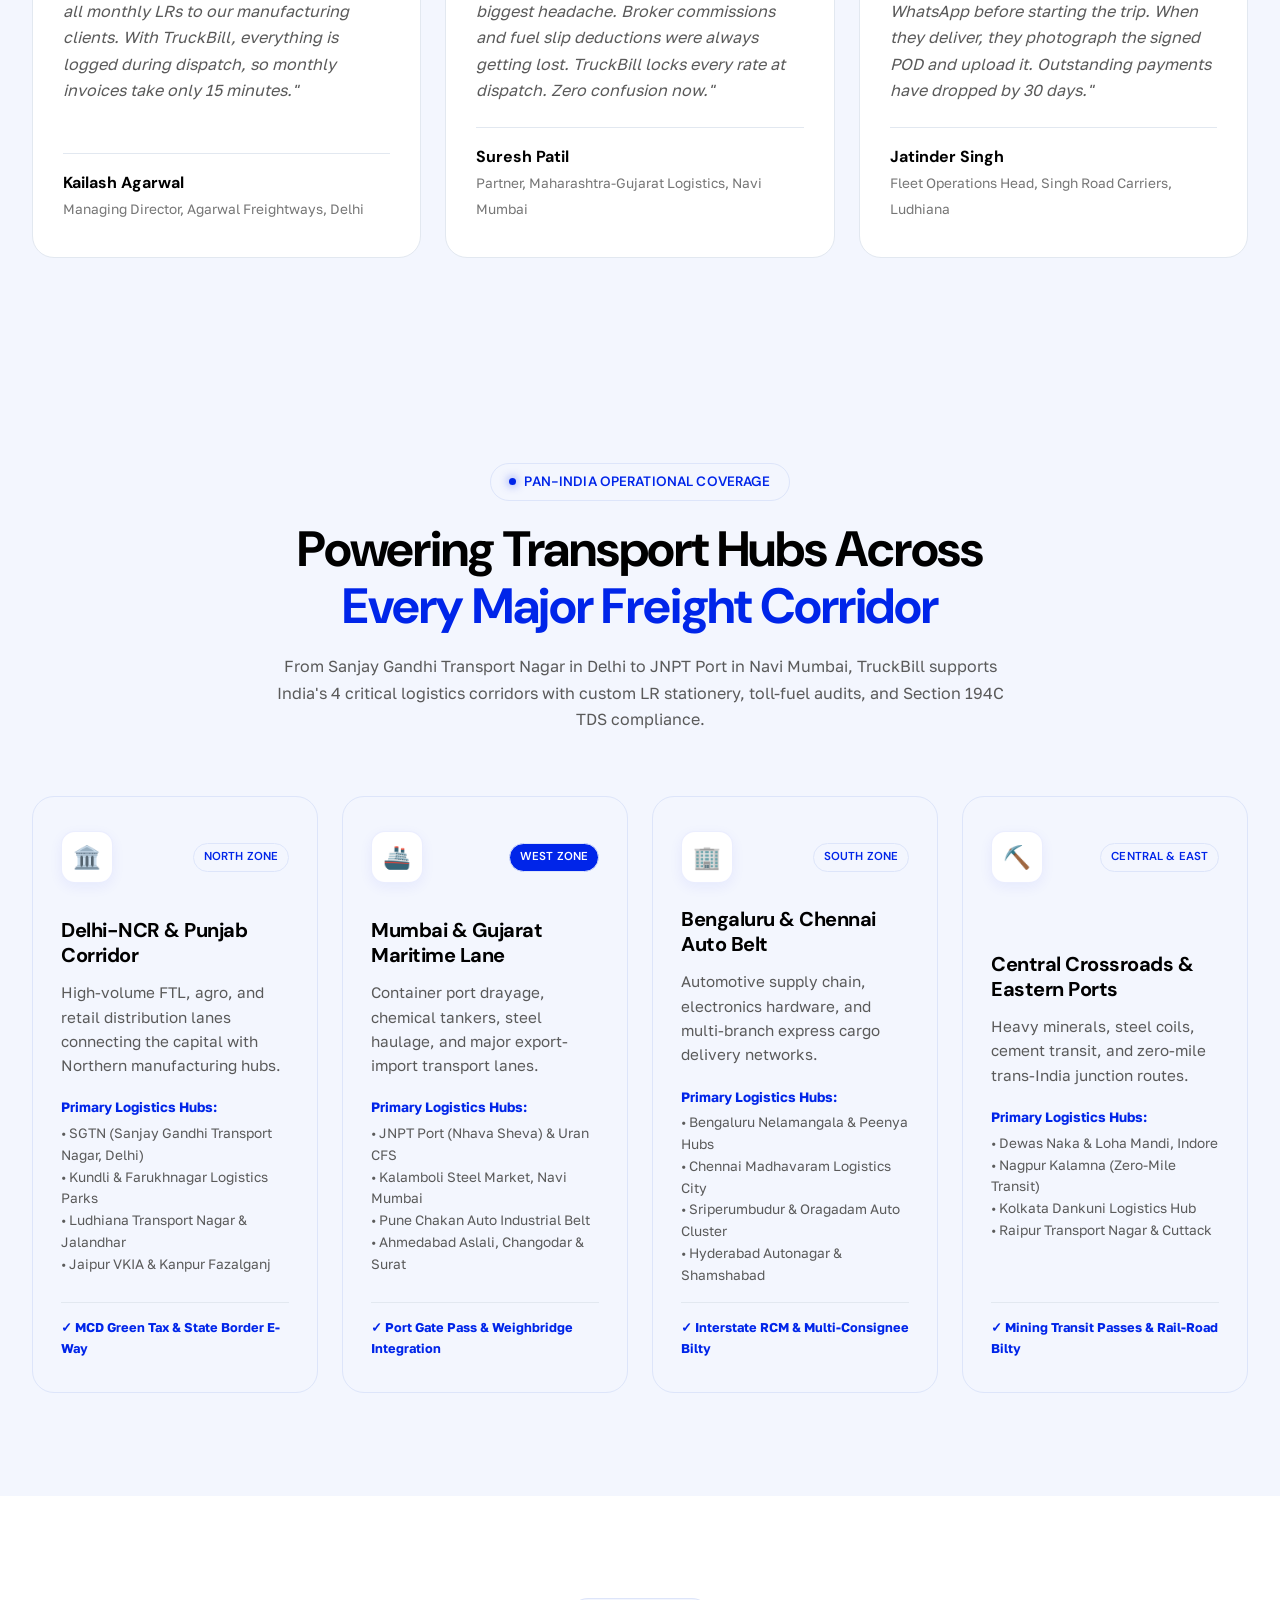
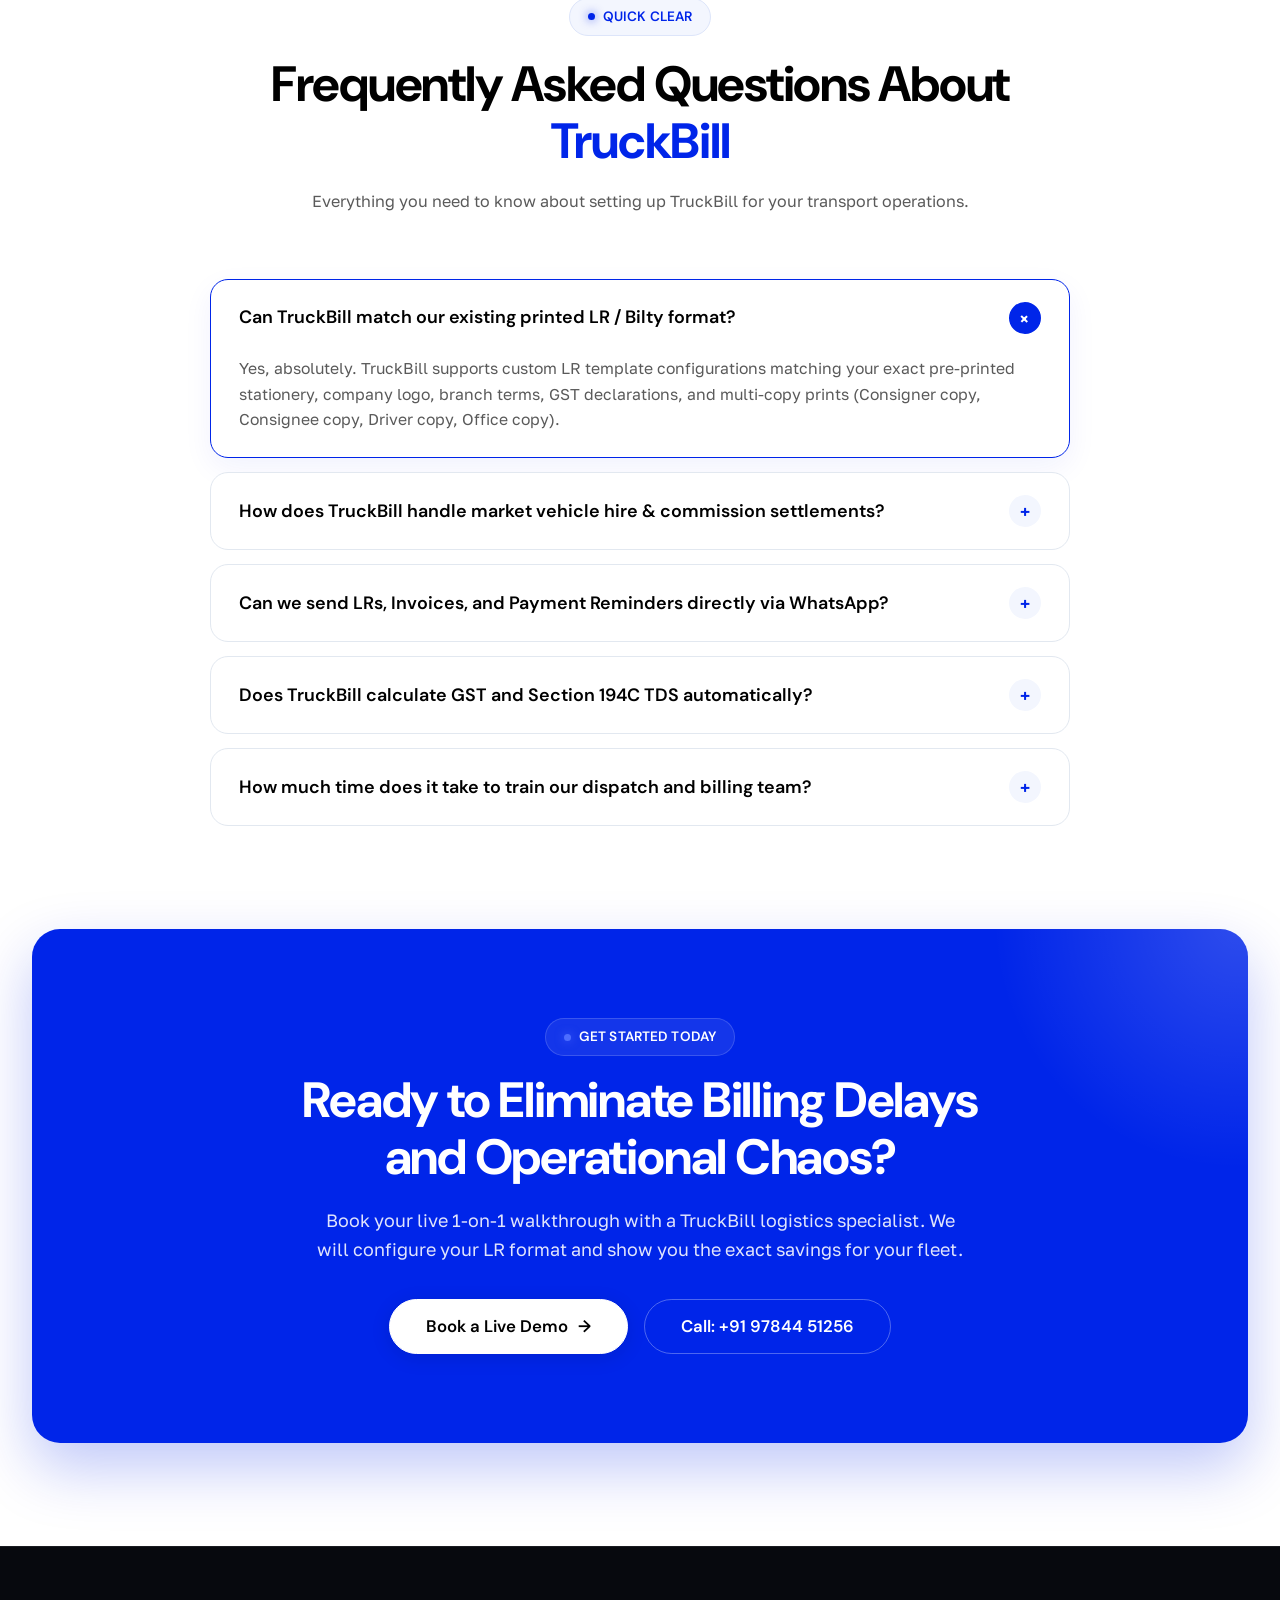
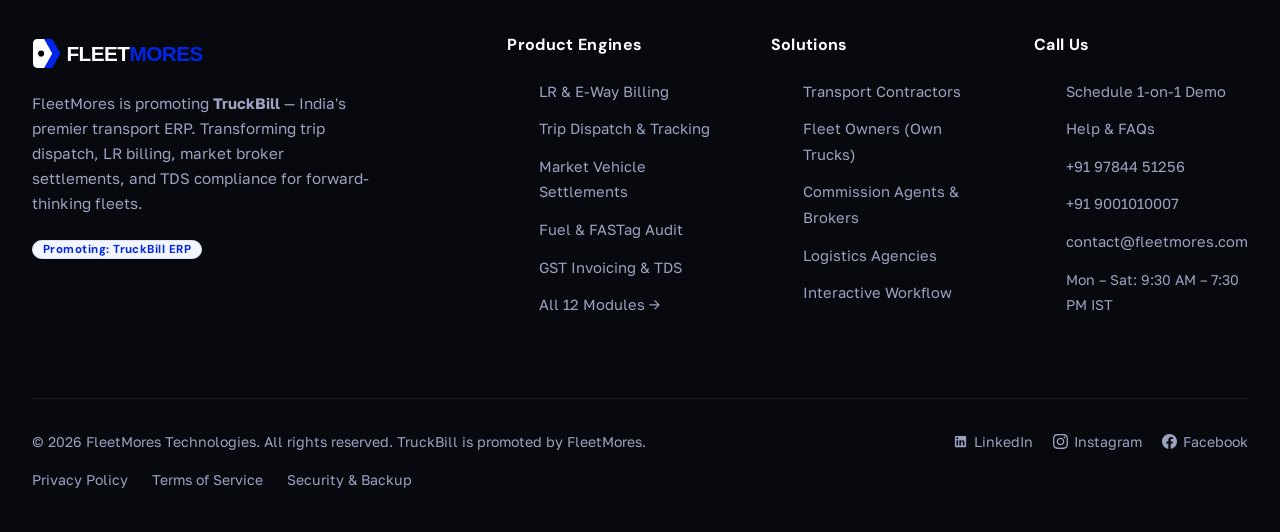
==== commit fe92c93d: "feat: add contact numbers +91 97844 51256, +91 9001010007, official social links and 7-field easy de" ====
--- a/index.html
+++ b/index.html
@@ -94,7 +94,7 @@
       },
       "contactPoint": {
         "@type": "ContactPoint",
-        "telephone": "+91-8000-553-311",
+        "telephone": "+91-97844-51256",
         "contactType": "sales",
         "areaServed": "IN",
         "availableLanguage": [
@@ -999,8 +999,8 @@
             <button class="btn-sassy btn-sassy-white btn-sassy-lg" data-open-demo data-demo-source="bottom_cta">
               <span>Book a Live Demo</span> <span class="btn-arrow">→</span>
             </button>
-            <a href="tel:+918000553311" class="btn-sassy btn-sassy-outline-white btn-sassy-lg">
-              <span>Call: +91 8000 553 311</span>
+            <a href="tel:+919784451256" class="btn-sassy btn-sassy-outline-white btn-sassy-lg">
+              <span>Call: +91 97844 51256</span>
             </a>
           </div>
         </div>
@@ -1050,13 +1050,14 @@
         </div>
 
         <div>
-          <h4 class="footer-col-title">Get In Touch</h4>
+          <h4 class="footer-col-title">Call Us</h4>
           <ul class="footer-links-list">
             <li><a href="contact.html">Schedule 1-on-1 Demo</a></li>
             <li><a href="faq.html">Help & FAQs</a></li>
-            <li><a href="tel:+918000553311">+91 8000 553 311</a></li>
+            <li><a href="tel:+919784451256">+91 97844 51256</a></li>
+            <li><a href="tel:+919001010007">+91 9001010007</a></li>
             <li><a href="mailto:contact@fleetmores.com">contact@fleetmores.com</a></li>
-            <li><span style="color: var(--fm-dark-text-muted); font-size: 0.9rem;">Mon – Sat: 9:30 AM – 7:30 PM IST</span></li>
+            <li><span style="color: var(--fm-dark-text-muted); font-size: 0.88rem;">Mon – Sat: 9:30 AM – 7:30 PM IST</span></li>
           </ul>
         </div>
       </div>
@@ -1064,6 +1065,20 @@
       <div class="footer-bottom">
         <div>
           © 2026 FleetMores Technologies. All rights reserved. TruckBill is promoted by FleetMores.
+        </div>
+        <div style="display: flex; align-items: center; gap: 20px;">
+          <a href="https://www.linkedin.com/showcase/truckbill/" target="_blank" rel="noopener" aria-label="LinkedIn" style="display: inline-flex; align-items: center; gap: 6px; color: var(--fm-dark-text-muted); font-size: 0.88rem; text-decoration: none;">
+            <svg width="15" height="15" viewBox="0 0 24 24" fill="currentColor"><path d="M19 3a2 2 0 0 1 2 2v14a2 2 0 0 1-2 2H5a2 2 0 0 1-2-2V5a2 2 0 0 1 2-2h14m-.5 15.5v-5.3a3.26 3.26 0 0 0-3.26-3.26c-.85 0-1.84.52-2.28 1.3v-1.11h-2.79v8.37h2.79v-4.93c0-.77.62-1.4 1.39-1.4a1.4 1.4 0 0 1 1.4 1.4v4.93h2.75M6.88 8.56a1.68 1.68 0 0 0 1.68-1.68c0-.93-.75-1.69-1.68-1.69a1.69 1.69 0 0 0-1.69 1.69c0 .93.76 1.68 1.69 1.68m1.39 9.94v-8.37H5.5v8.37h2.77z"/></svg>
+            <span>LinkedIn</span>
+          </a>
+          <a href="https://www.instagram.com/truckbill.in/" target="_blank" rel="noopener" aria-label="Instagram" style="display: inline-flex; align-items: center; gap: 6px; color: var(--fm-dark-text-muted); font-size: 0.88rem; text-decoration: none;">
+            <svg width="15" height="15" viewBox="0 0 24 24" fill="currentColor"><path d="M12 2.163c3.204 0 3.584.012 4.85.07 3.252.148 4.771 1.691 4.919 4.919.058 1.265.069 1.645.069 4.849 0 3.205-.012 3.584-.069 4.849-.149 3.225-1.664 4.771-4.919 4.919-1.266.058-1.644.07-4.85.07-3.204 0-3.584-.012-4.849-.07-3.26-.149-4.771-1.699-4.919-4.92-.058-1.265-.07-1.644-.07-4.849 0-3.204.013-3.583.07-4.849.149-3.227 1.664-4.771 4.919-4.919 1.266-.057 1.645-.069 4.849-.069zm0-2.163c-3.259 0-3.667.014-4.947.072-4.358.2-6.78 2.618-6.98 6.98-.059 1.281-.073 1.689-.073 4.948 0 3.259.014 3.668.072 4.948.2 4.358 2.618 6.78 6.98 6.98 1.281.058 1.689.072 4.948.072 3.259 0 3.668-.014 4.948-.072 4.354-.2 6.782-2.618 6.979-6.98.059-1.28.073-1.689.073-4.948 0-3.259-.014-3.667-.072-4.947-.196-4.354-2.617-6.78-6.979-6.98-1.281-.059-1.69-.073-4.949-.073zm0 5.838c-3.403 0-6.162 2.759-6.162 6.162s2.759 6.163 6.162 6.163 6.162-2.759 6.162-6.163c0-3.403-2.759-6.162-6.162-6.162zm0 10.162c-2.209 0-4-1.79-4-4 0-2.209 1.791-4 4-4s4 1.791 4 4c0 2.21-1.791 4-4 4zm6.406-11.845c-.796 0-1.441.645-1.441 1.44s.645 1.44 1.441 1.44c.795 0 1.439-.645 1.439-1.44s-.644-1.44-1.439-1.44z"/></svg>
+            <span>Instagram</span>
+          </a>
+          <a href="https://www.facebook.com/profile.php?id=61593975432299" target="_blank" rel="noopener" aria-label="Facebook" style="display: inline-flex; align-items: center; gap: 6px; color: var(--fm-dark-text-muted); font-size: 0.88rem; text-decoration: none;">
+            <svg width="15" height="15" viewBox="0 0 24 24" fill="currentColor"><path d="M24 12.073c0-6.627-5.373-12-12-12s-12 5.373-12 12c0 5.99 4.388 10.954 10.125 11.854v-8.385H7.078v-3.47h3.047V9.43c0-3.007 1.792-4.669 4.533-4.669 1.312 0 2.686.235 2.686.235v2.953H15.83c-1.491 0-1.956.925-1.956 1.874v2.25h3.328l-.532 3.47h-2.796v8.385C19.612 23.027 24 18.062 24 12.073z"/></svg>
+            <span>Facebook</span>
+          </a>
         </div>
         <div style="display: flex; gap: 24px;">
           <a href="contact.html">Privacy Policy</a>
@@ -1088,60 +1103,61 @@
       </div>
 
       <div class="modal-body">
-        <form id="demoBookingForm" onsubmit="return handleDemoSubmit(event);">
+                <form id="demoBookingForm" onsubmit="return handleDemoSubmit(event);">
           <div class="row g-3">
             <div class="col-12 col-md-6">
               <div class="form-group-fm">
-                <label class="form-label-fm" for="demoName">Your Full Name *</label>
-                <input type="text" class="form-input-fm" id="demoName" required placeholder="e.g. Rajesh Sharma">
+                <label class="form-label-fm" for="demoName">Name *</label>
+                <input type="text" class="form-input-fm" id="demoName" name="name" required placeholder="e.g. Rajesh Sharma" autocomplete="name">
               </div>
             </div>
             <div class="col-12 col-md-6">
               <div class="form-group-fm">
-                <label class="form-label-fm" for="demoPhone">Mobile / WhatsApp *</label>
-                <input type="tel" class="form-input-fm" id="demoPhone" required placeholder="e.g. 98765 43210">
+                <label class="form-label-fm" for="demoEmail">Email *</label>
+                <input type="email" class="form-input-fm" id="demoEmail" name="email" required placeholder="e.g. rajesh@company.com" autocomplete="email">
+              </div>
+            </div>
+            <div class="col-12 col-md-6">
+              <div class="form-group-fm">
+                <label class="form-label-fm" for="demoPhone">Mobile *</label>
+                <input type="tel" class="form-input-fm" id="demoPhone" name="phone" required placeholder="e.g. 98765 43210" autocomplete="tel">
+              </div>
+            </div>
+            <div class="col-12 col-md-6">
+              <div class="form-group-fm">
+                <label class="form-label-fm" for="demoCompany">Company *</label>
+                <input type="text" class="form-input-fm" id="demoCompany" name="company" required placeholder="e.g. Sharma Roadways Pvt Ltd" autocomplete="organization">
+              </div>
+            </div>
+            <div class="col-12 col-md-6">
+              <div class="form-group-fm">
+                <label class="form-label-fm" for="demoCity">City *</label>
+                <input type="text" class="form-input-fm" id="demoCity" name="city" required placeholder="e.g. Jaipur, Mumbai, Ahmedabad" autocomplete="address-level2">
+              </div>
+            </div>
+            <div class="col-12 col-md-6">
+              <div class="form-group-fm">
+                <label class="form-label-fm" for="demoState">State *</label>
+                <input type="text" class="form-input-fm" id="demoState" name="state" required placeholder="e.g. Rajasthan, Maharashtra" autocomplete="address-level1">
               </div>
             </div>
             <div class="col-12">
               <div class="form-group-fm">
-                <label class="form-label-fm" for="demoCompany">Transport Company Name *</label>
-                <input type="text" class="form-input-fm" id="demoCompany" required placeholder="e.g. Sharma Roadways Pvt Ltd">
-              </div>
-            </div>
-            <div class="col-12 col-md-6">
-              <div class="form-group-fm">
-                <label class="form-label-fm" for="demoFleetSize">Fleet / Operational Volume</label>
-                <select class="form-select-fm" id="demoFleetSize">
-                  <option value="1-10">1 – 10 Trucks / LRs per day</option>
-                  <option value="11-30">11 – 30 Trucks</option>
-                  <option value="31-100" selected>31 – 100 Trucks</option>
-                  <option value="100+">100+ Enterprise Fleet</option>
-                  <option value="broker">Broker / Agency (Market Vehicles)</option>
-                </select>
-              </div>
-            </div>
-            <div class="col-12 col-md-6">
-              <div class="form-group-fm">
-                <label class="form-label-fm" for="demoSlot">Preferred Time Slot</label>
-                <select class="form-select-fm" id="demoSlot">
-                  <option value="today-afternoon">Today Afternoon (2:00 PM – 5:00 PM)</option>
-                  <option value="tomorrow-morning">Tomorrow Morning (10:30 AM – 1:00 PM)</option>
-                  <option value="tomorrow-afternoon">Tomorrow Afternoon</option>
-                  <option value="custom">Custom Time (Our team will call you)</option>
-                </select>
-              </div>
-            </div>
-          </div>
-
-          <div style="margin-top: 24px;">
+                <label class="form-label-fm" for="demoRemark">Remark <span style="font-weight: 400; color: var(--fm-muted-text); font-size: 0.85rem;">(Optional)</span></label>
+                <textarea class="form-input-fm" id="demoRemark" name="remark" rows="2" placeholder="Any specific requirements or questions (optional)" style="min-height: 70px; resize: vertical;"></textarea>
+              </div>
+            </div>
+          </div>
+
+          <div style="margin-top: 20px;">
             <button type="submit" class="btn-sassy btn-sassy-primary w-100 py-3" id="demoSubmitBtn">
-              <span>Confirm Live Demo Booking</span> <span class="btn-arrow">→</span>
+              <span>Schedule Free Demo</span> <span class="btn-arrow">→</span>
             </button>
           </div>
 
           <div style="text-align: center; margin-top: 14px;">
-            <span style="font-size: 0.8rem; color: var(--fm-muted-text);">
-              🔒 100% Free • No Credit Card Required • Instant WhatsApp Confirmation
+            <span style="font-size: 0.82rem; color: var(--fm-muted-text);">
+              🔒 100% Free • No Credit Card • Call us: <a href="tel:+919784451256" style="color: var(--fm-primary); font-weight: 600;">+91 97844 51256</a> / <a href="tel:+919001010007" style="color: var(--fm-primary); font-weight: 600;">+91 9001010007</a>
             </span>
           </div>
         </form>
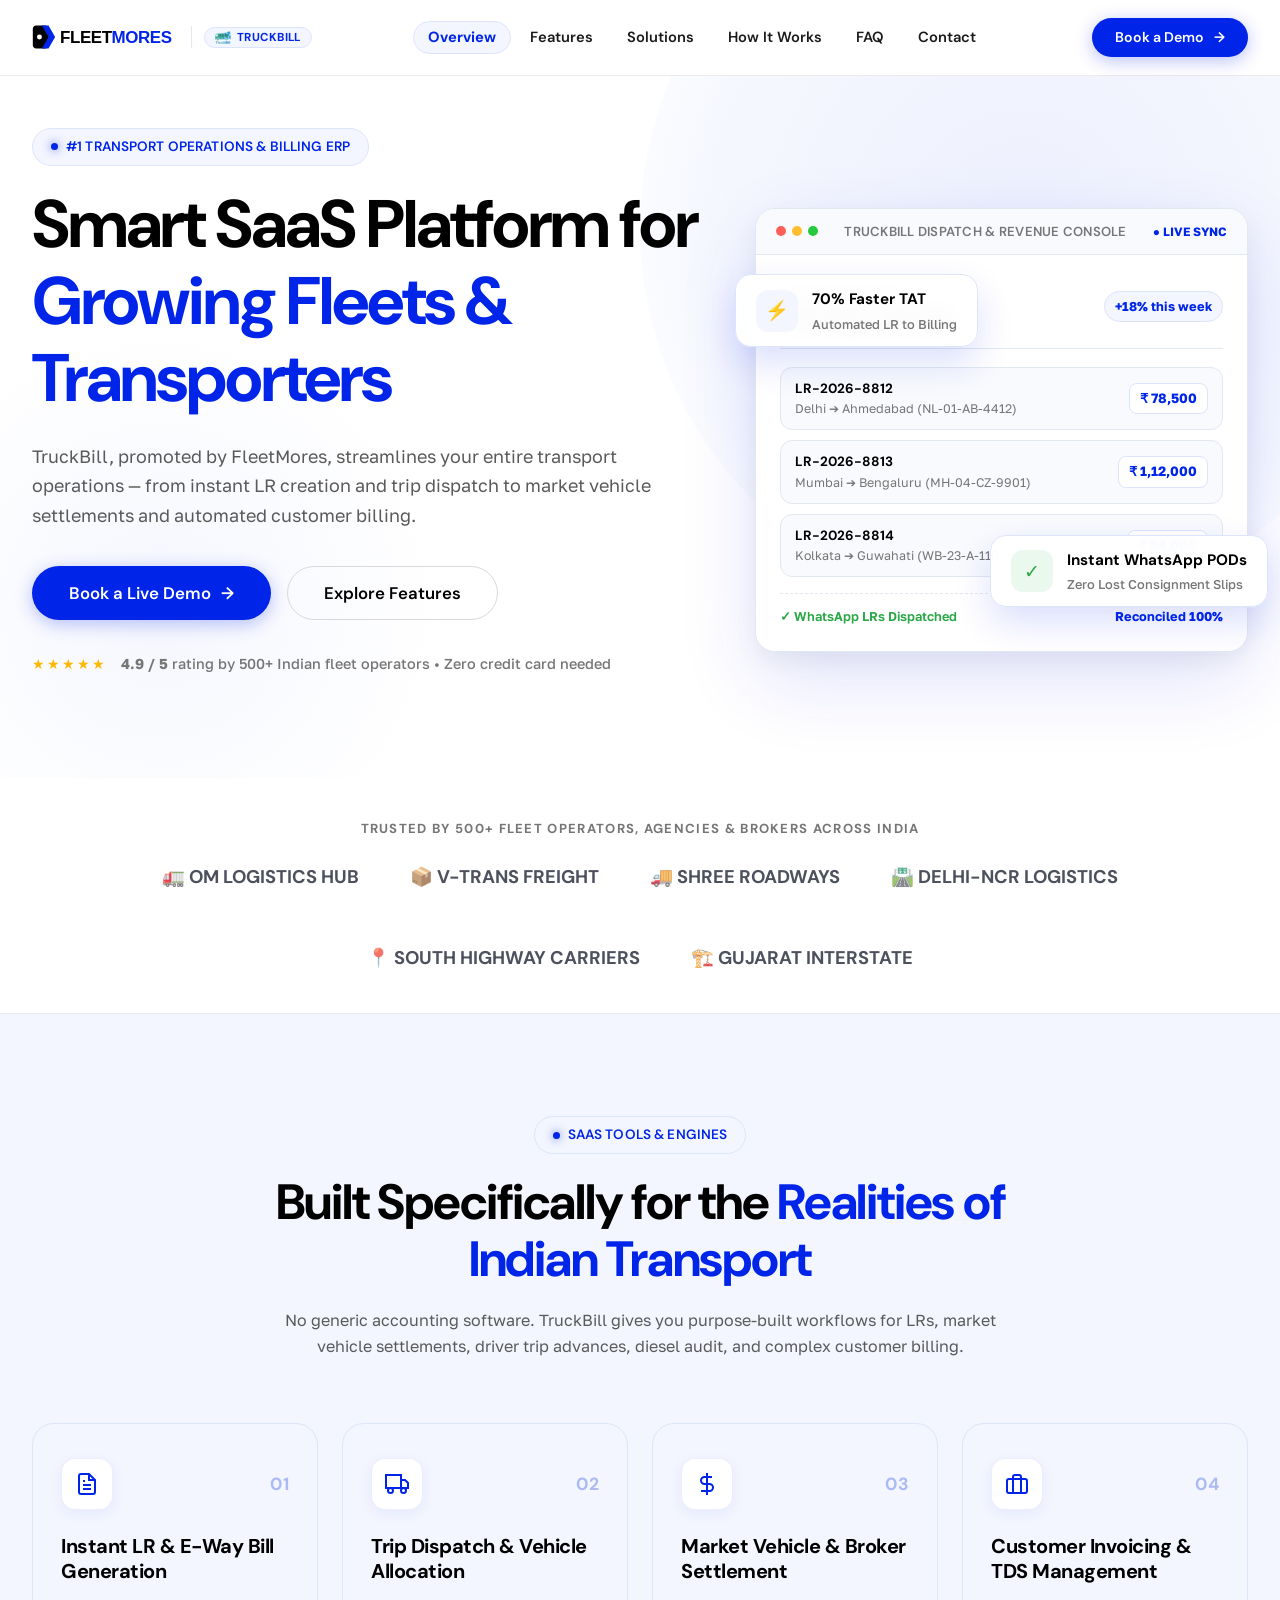
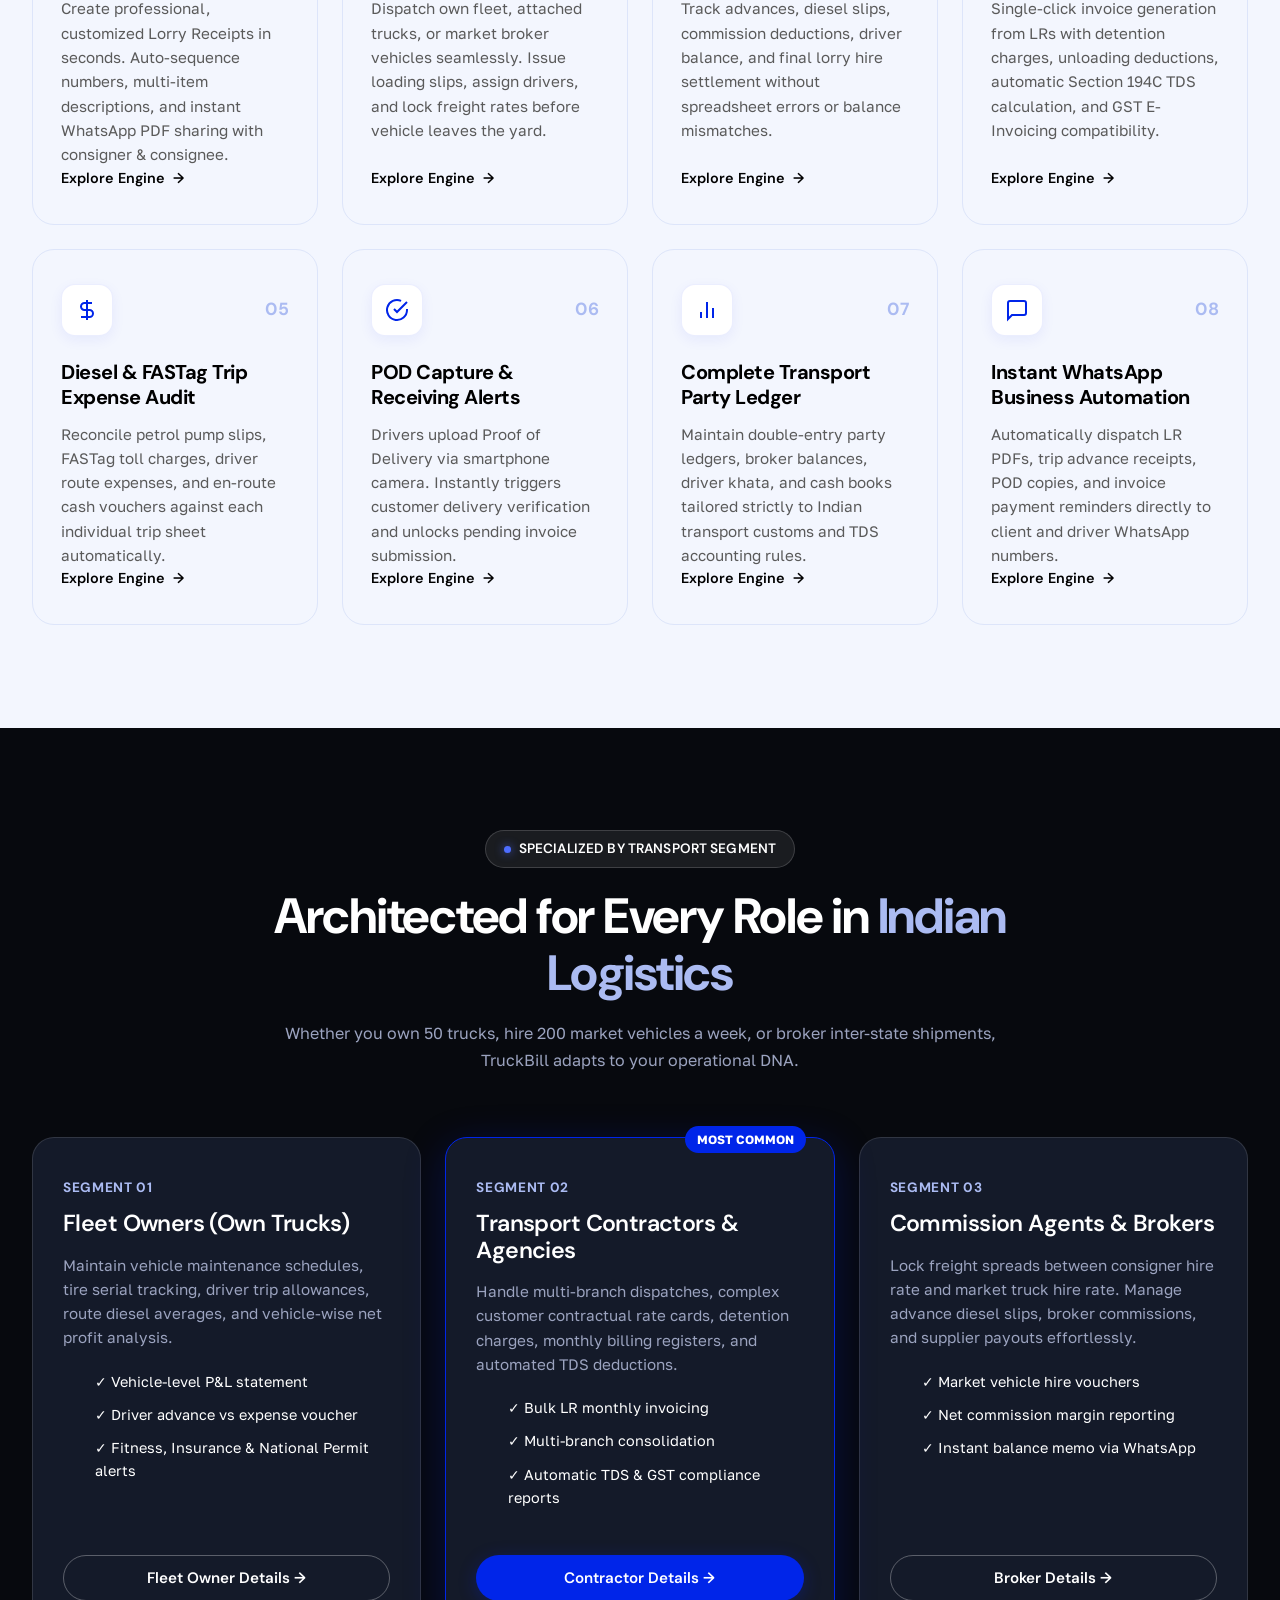
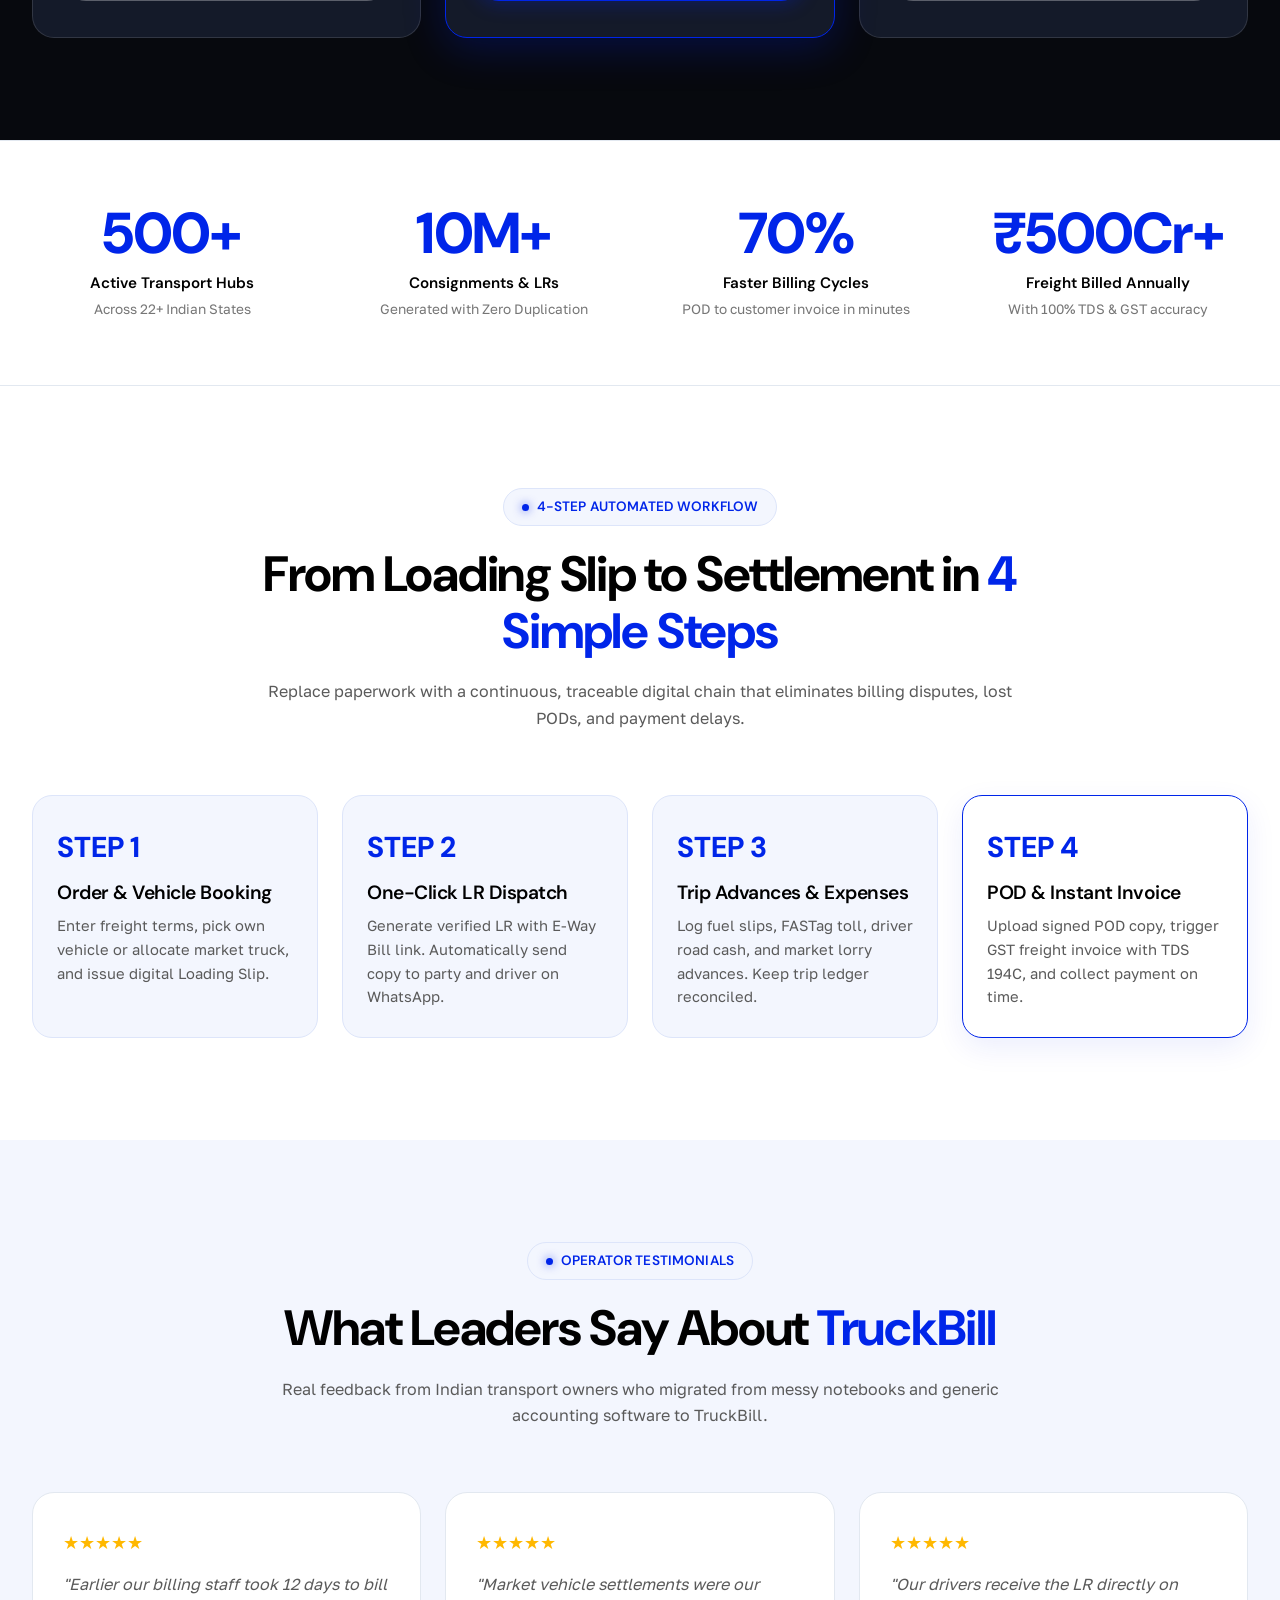
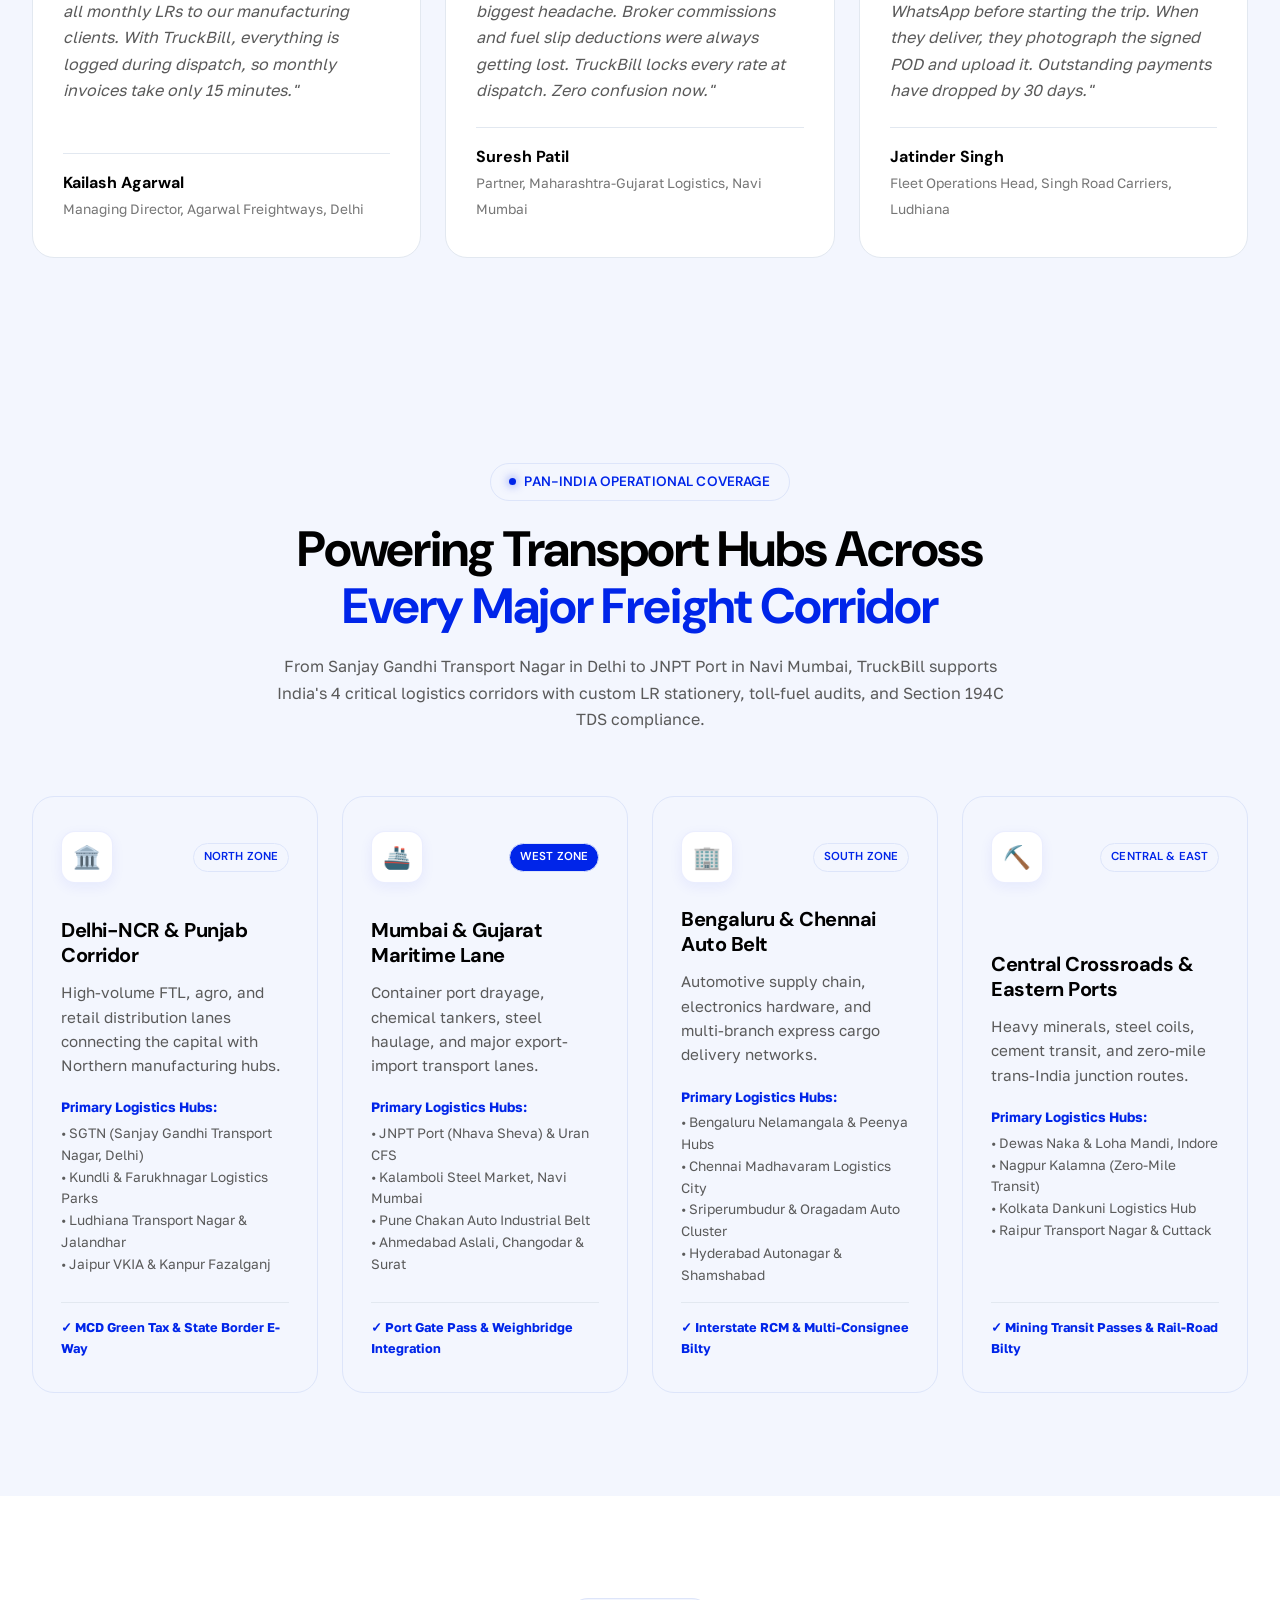
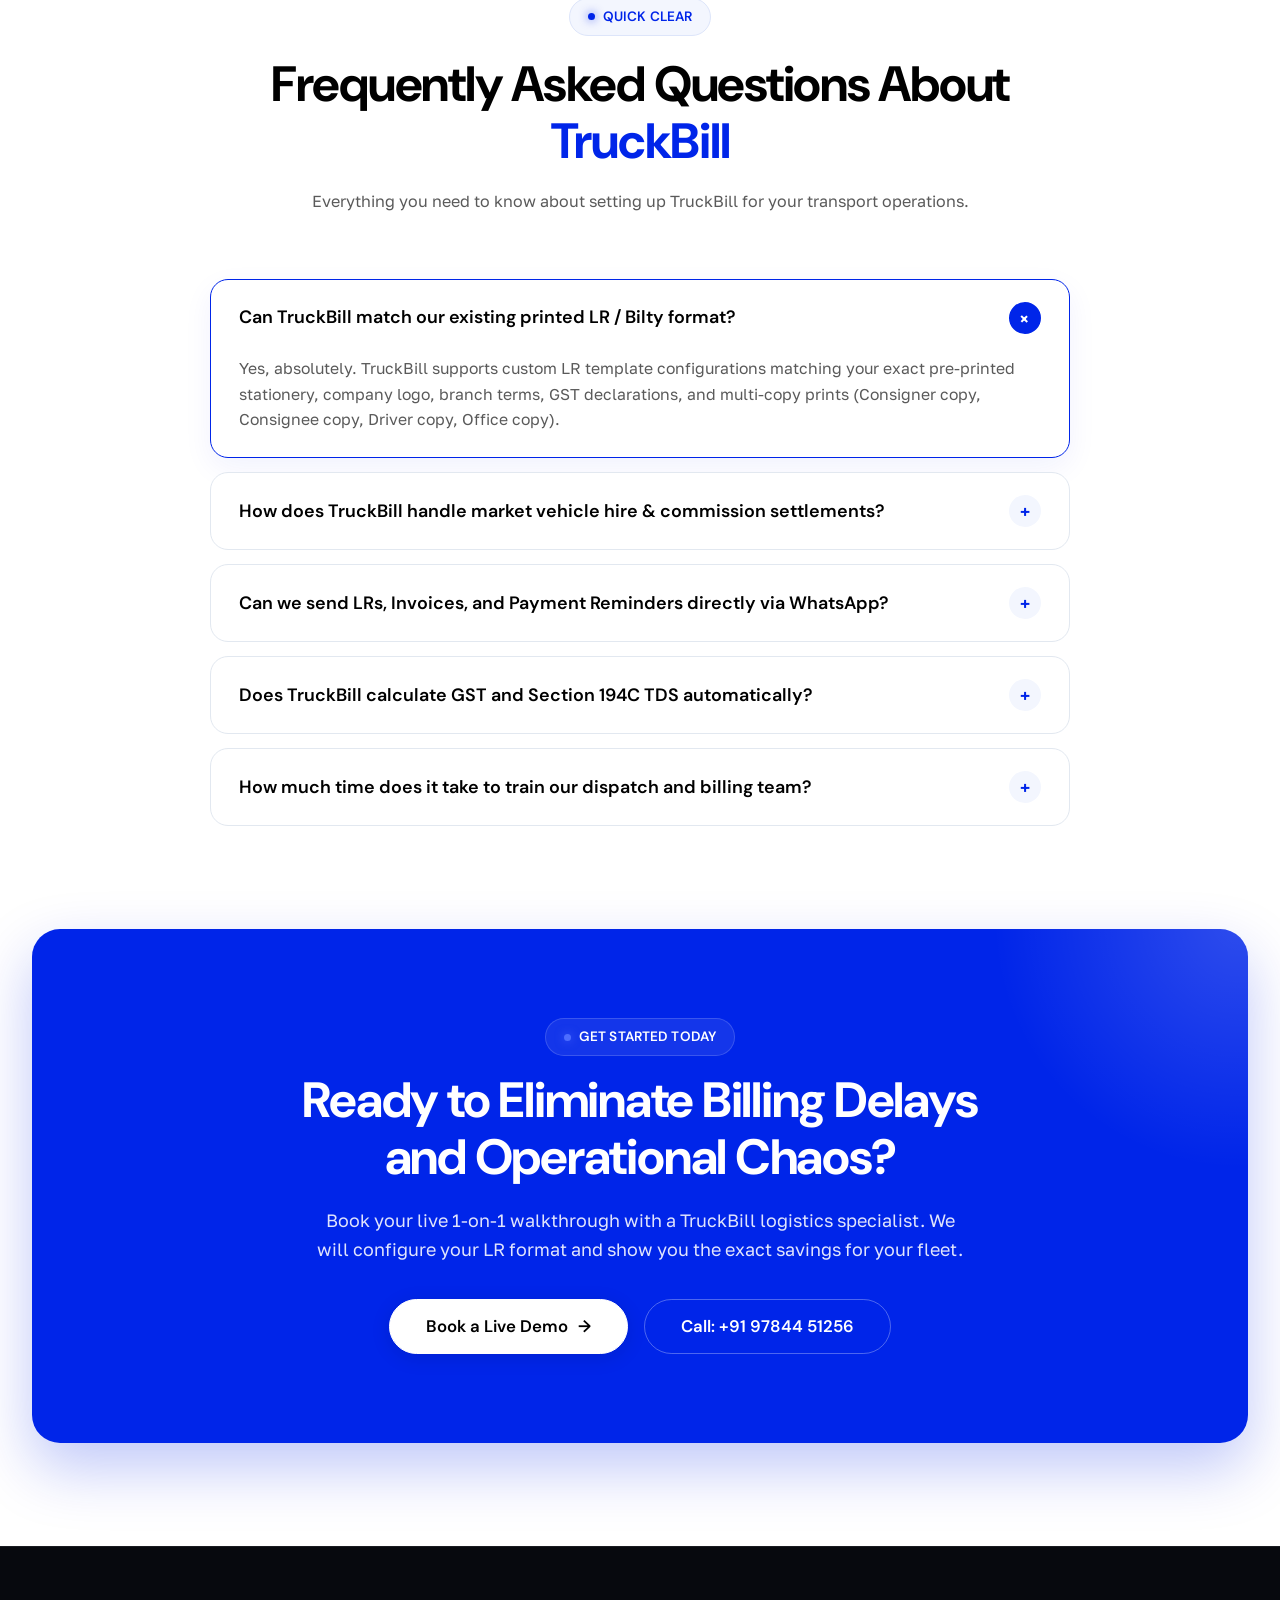
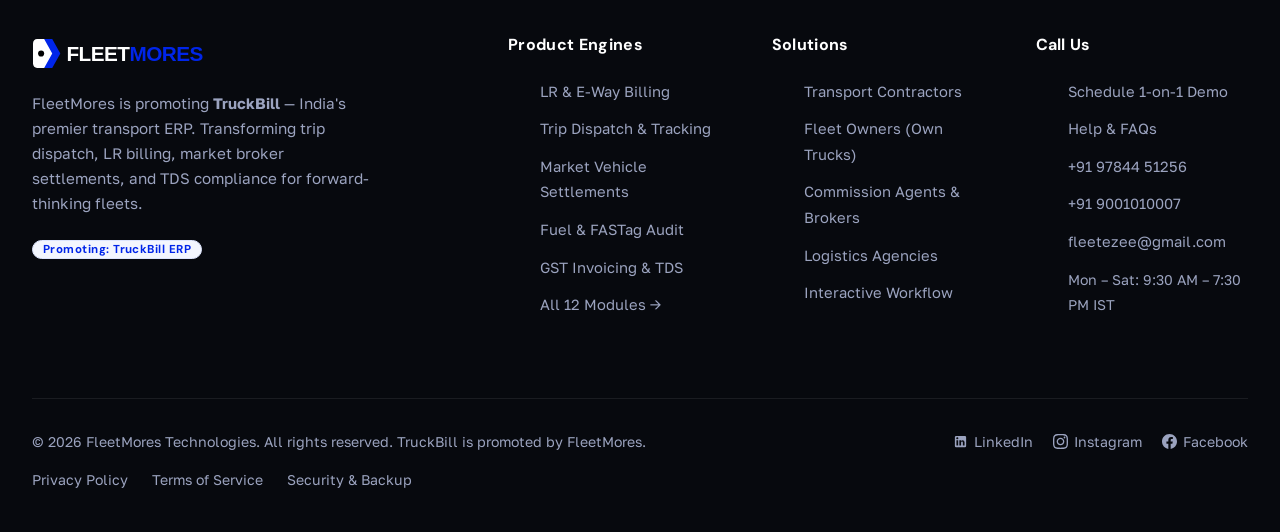
==== commit 47cdc166: "feat: update contact email to fleetezee@gmail.com" ====
--- a/index.html
+++ b/index.html
@@ -1056,7 +1056,7 @@
             <li><a href="faq.html">Help & FAQs</a></li>
             <li><a href="tel:+919784451256">+91 97844 51256</a></li>
             <li><a href="tel:+919001010007">+91 9001010007</a></li>
-            <li><a href="mailto:contact@fleetmores.com">contact@fleetmores.com</a></li>
+            <li><a href="mailto:fleetezee@gmail.com">fleetezee@gmail.com</a></li>
             <li><span style="color: var(--fm-dark-text-muted); font-size: 0.88rem;">Mon – Sat: 9:30 AM – 7:30 PM IST</span></li>
           </ul>
         </div>
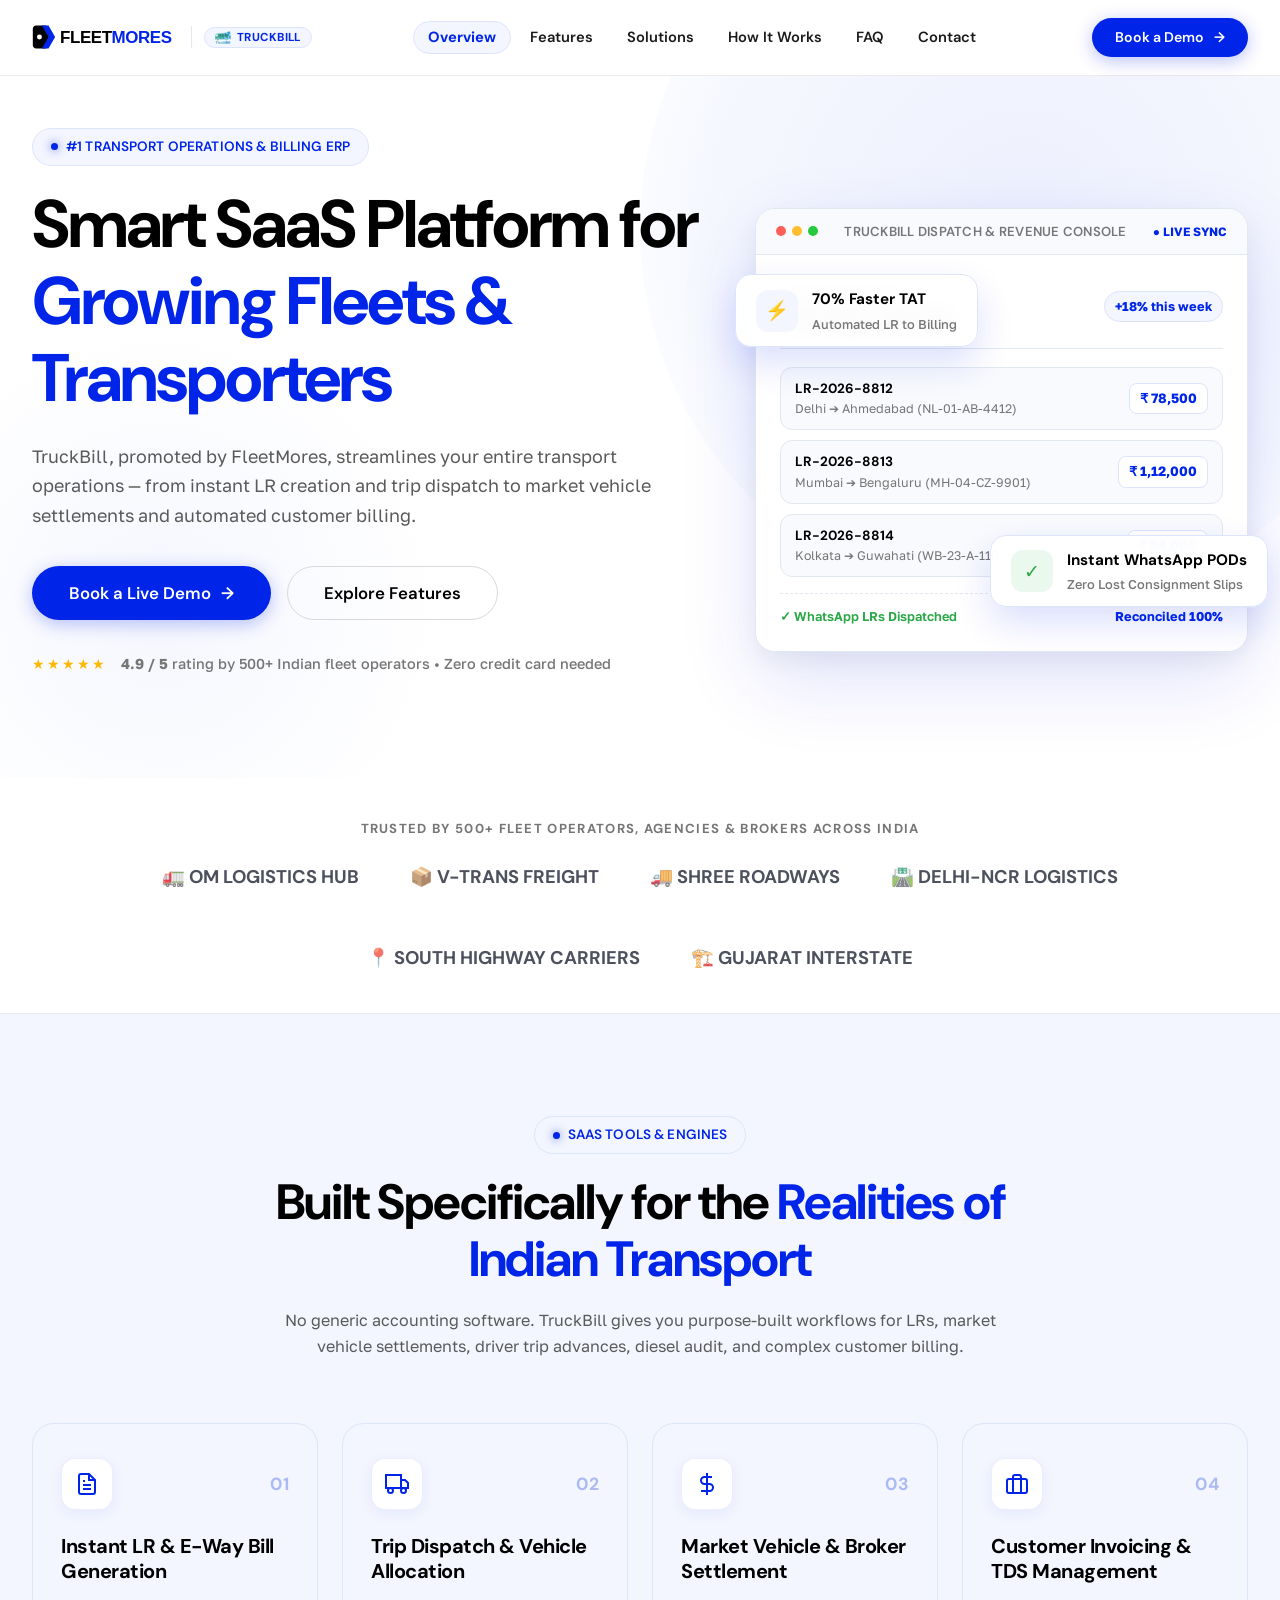
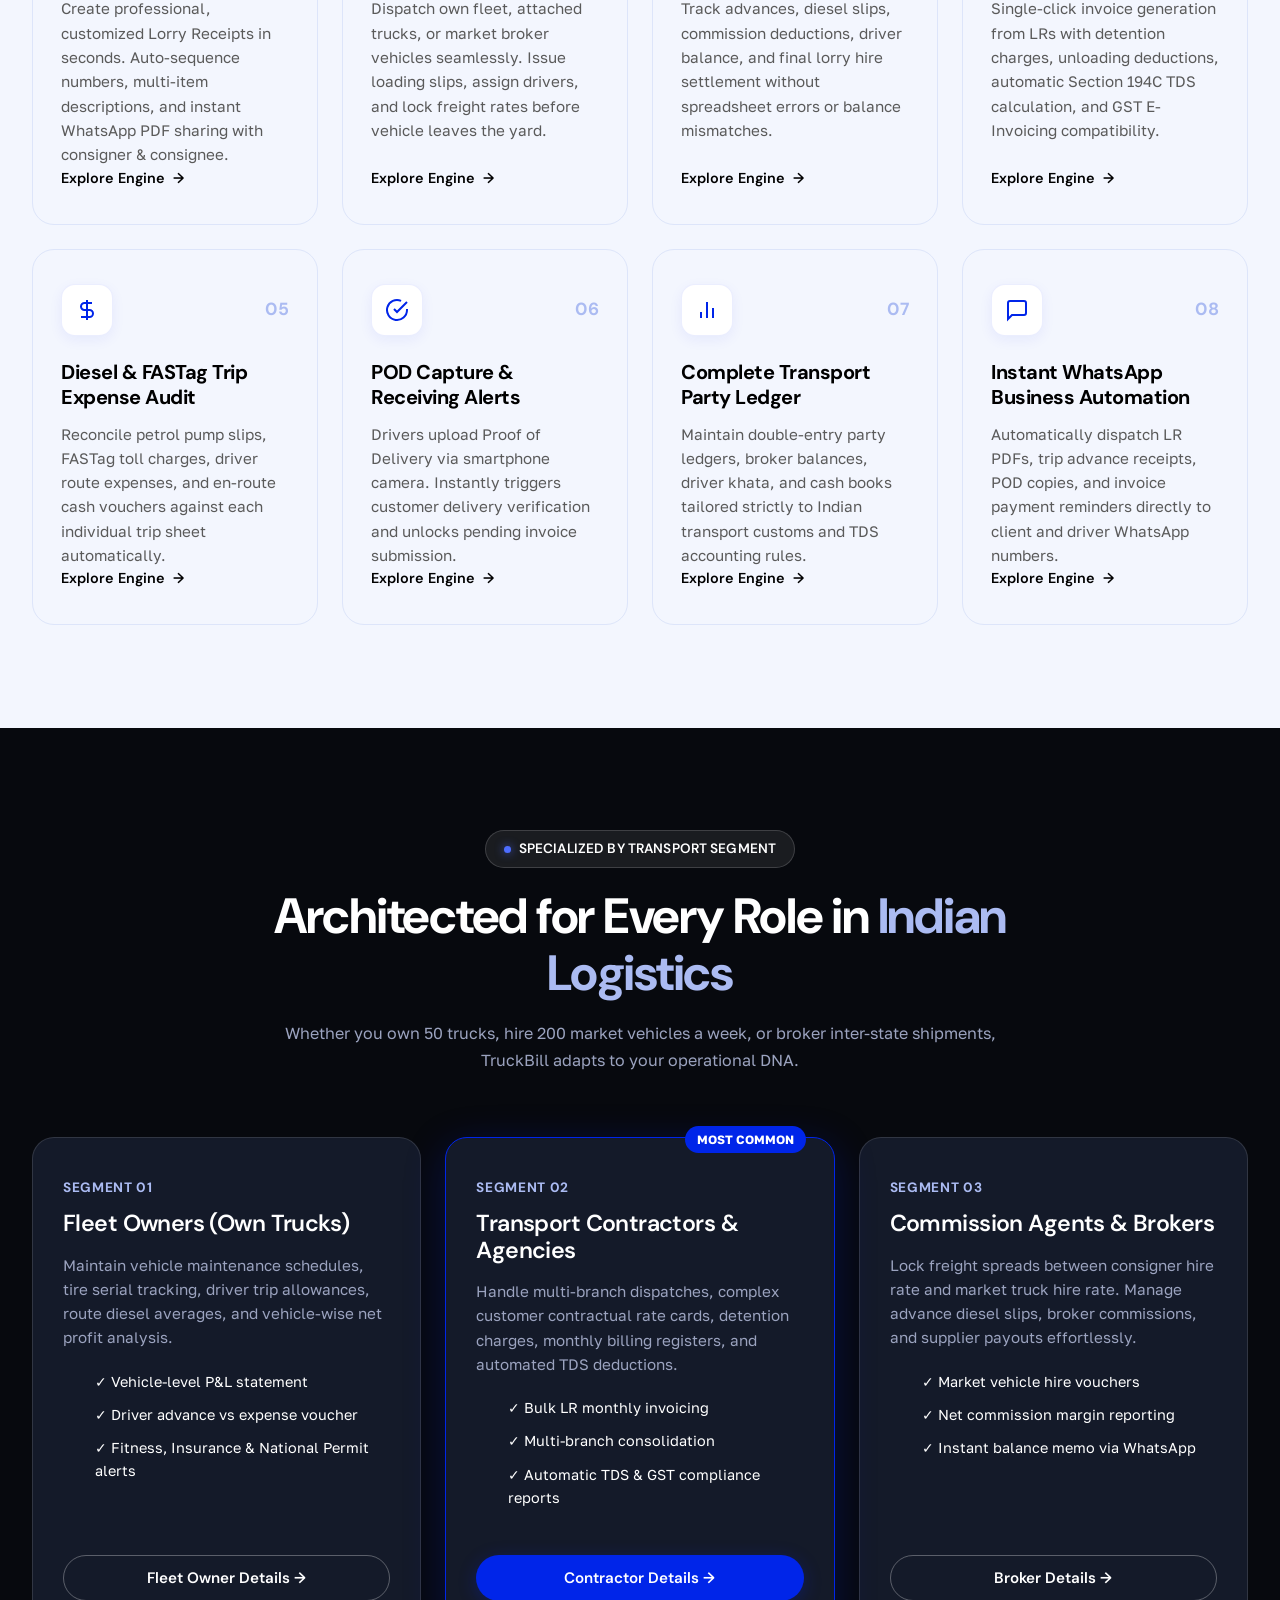
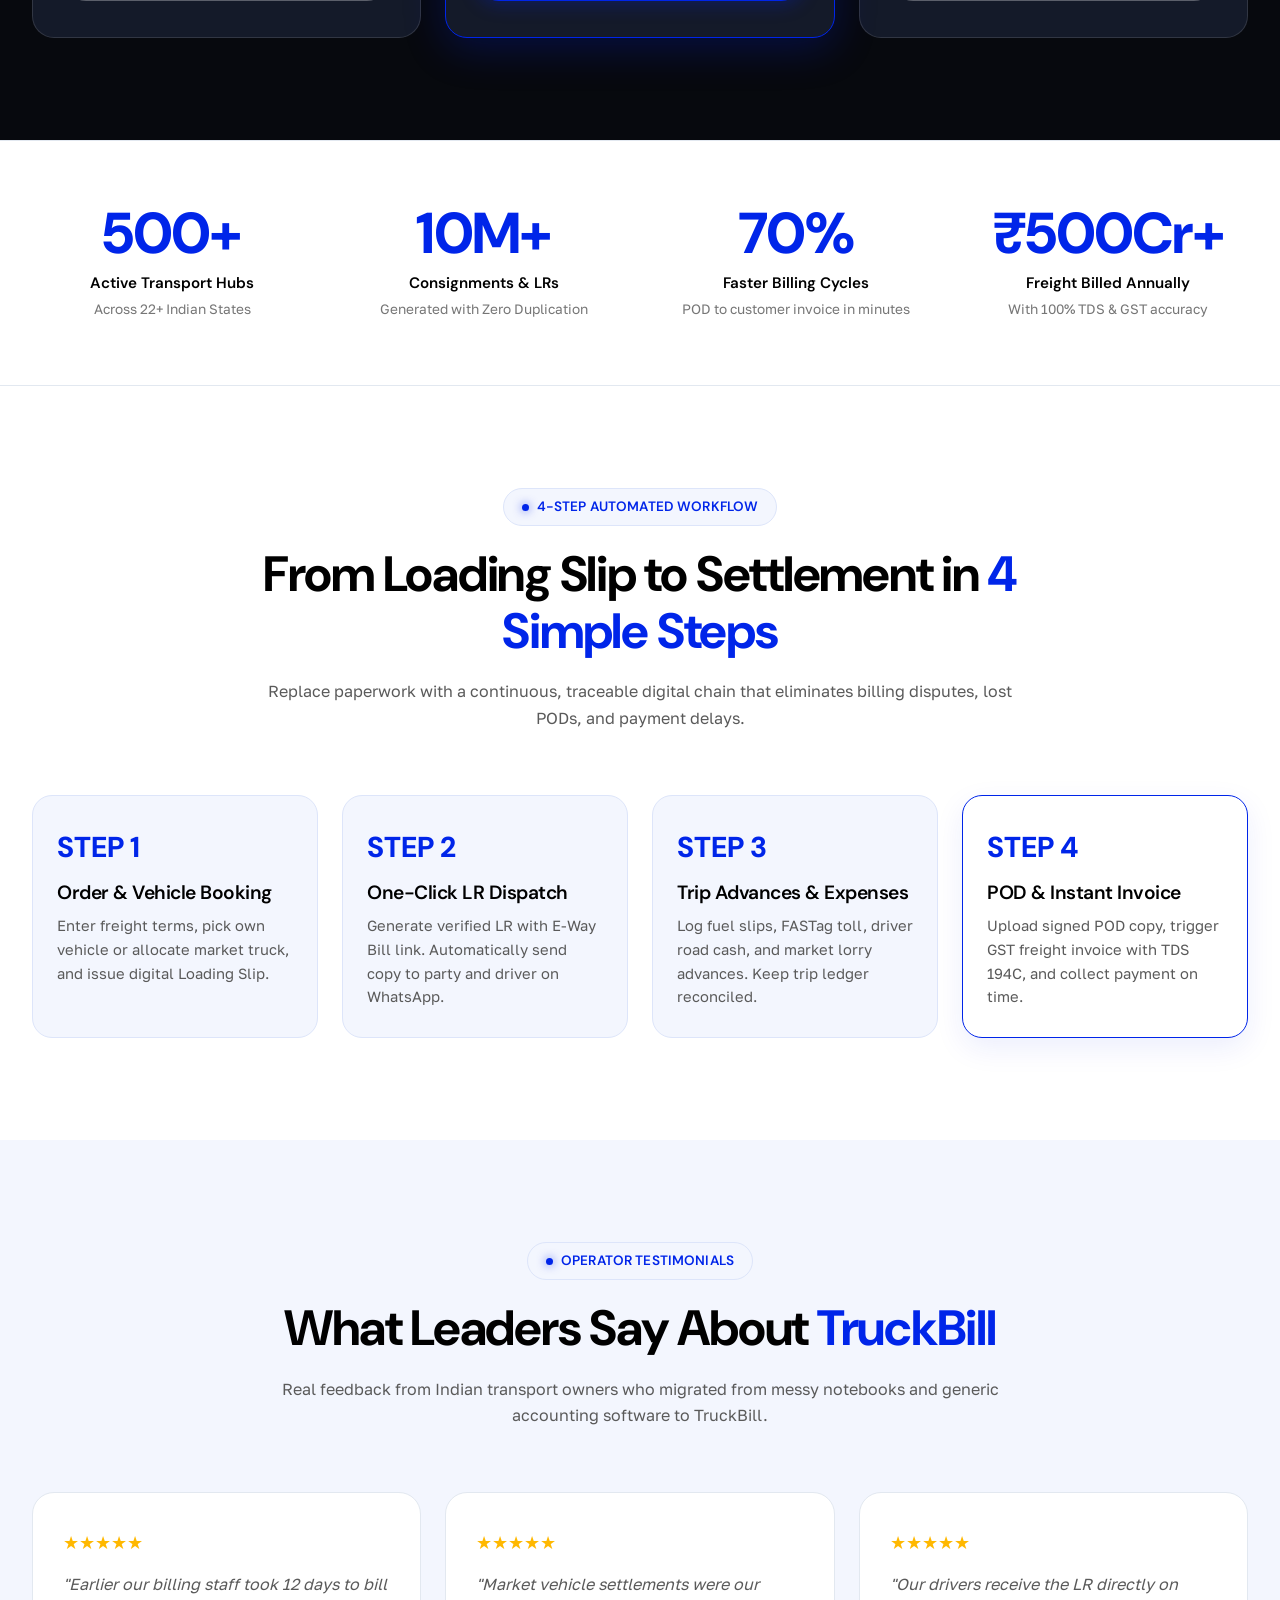
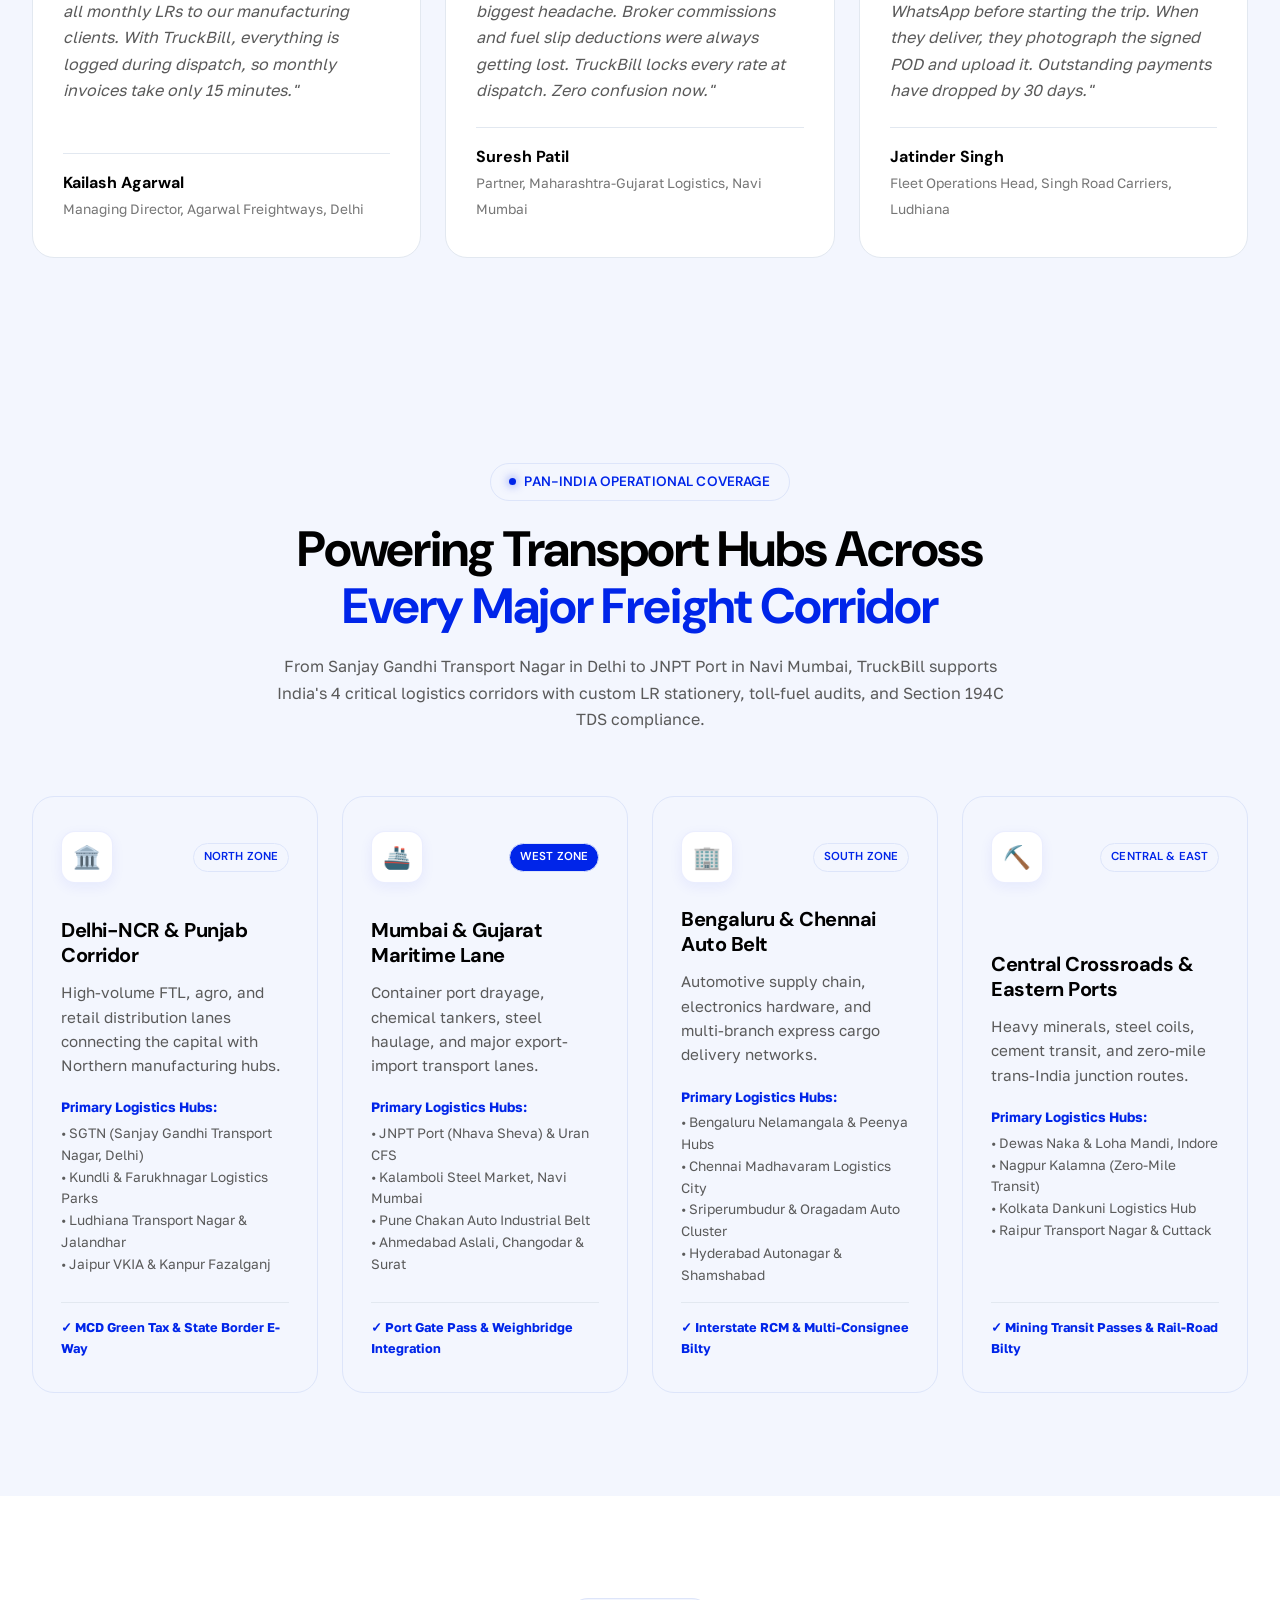
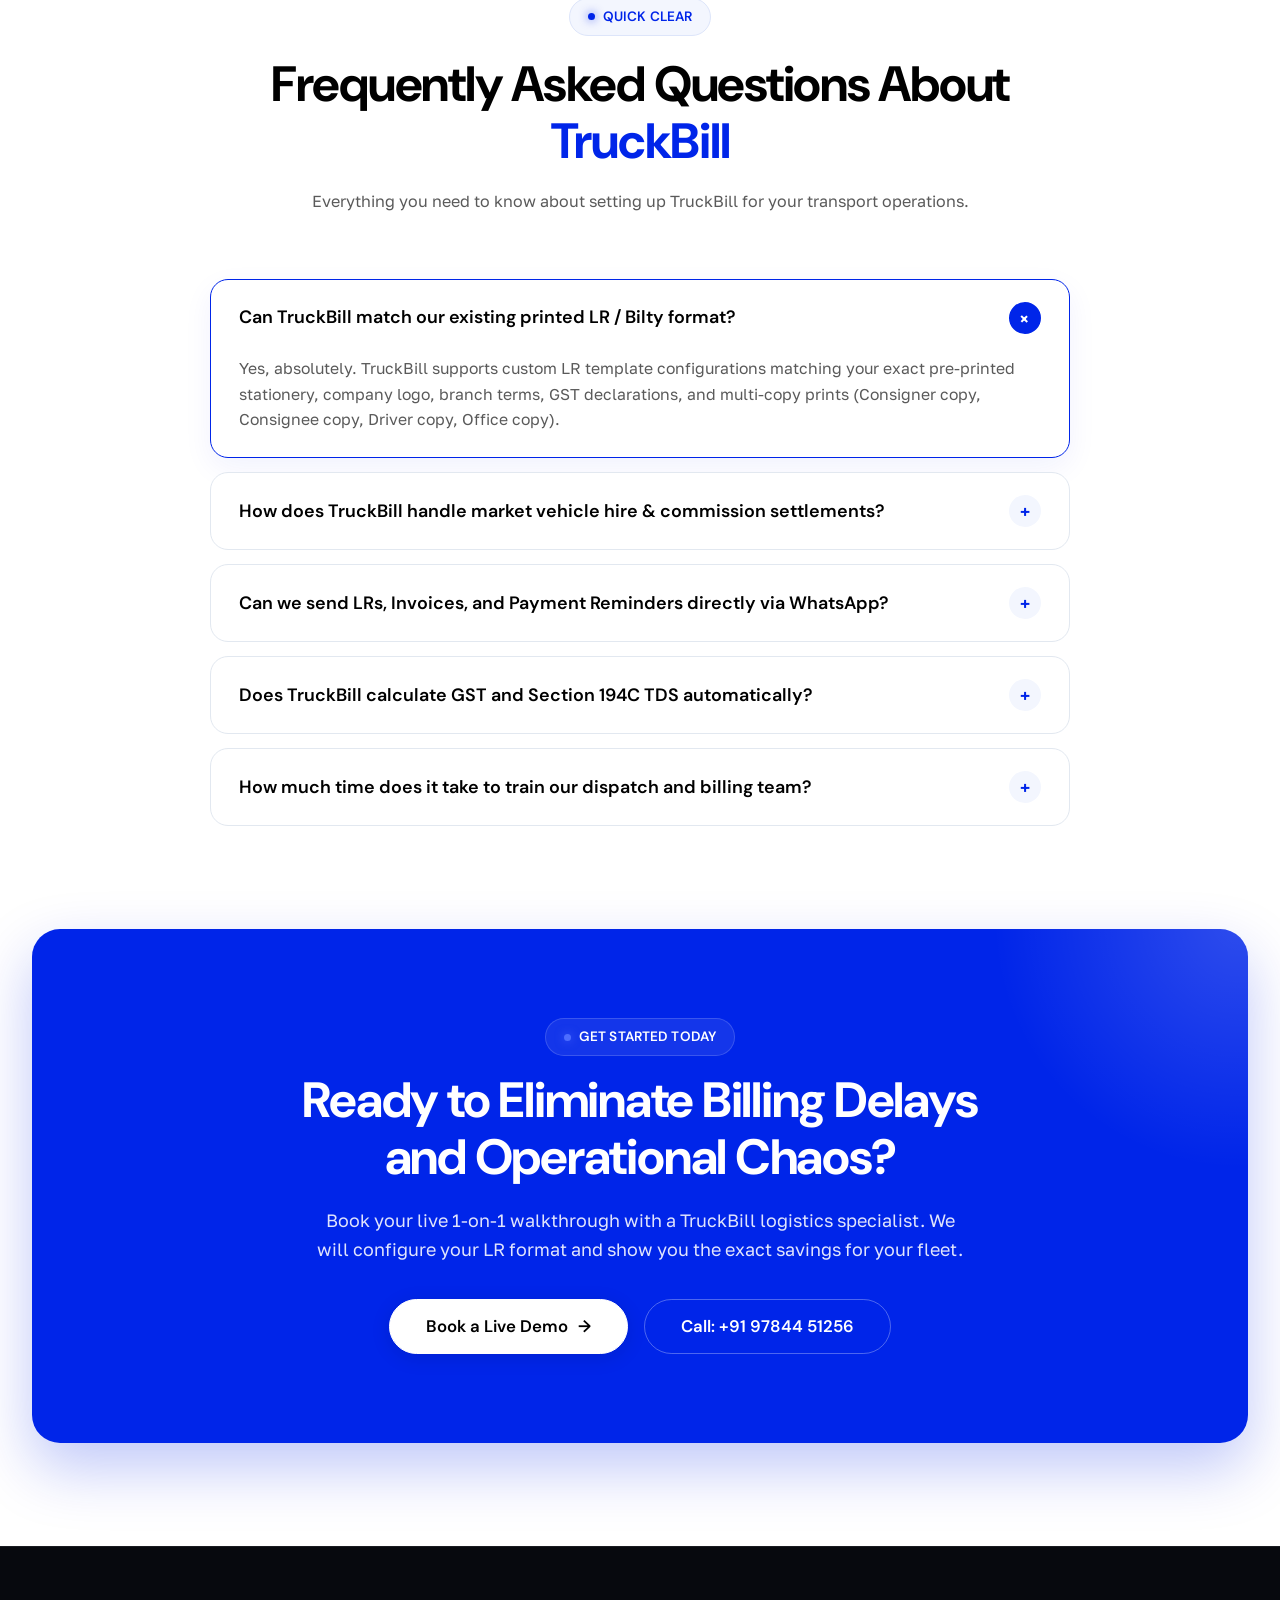
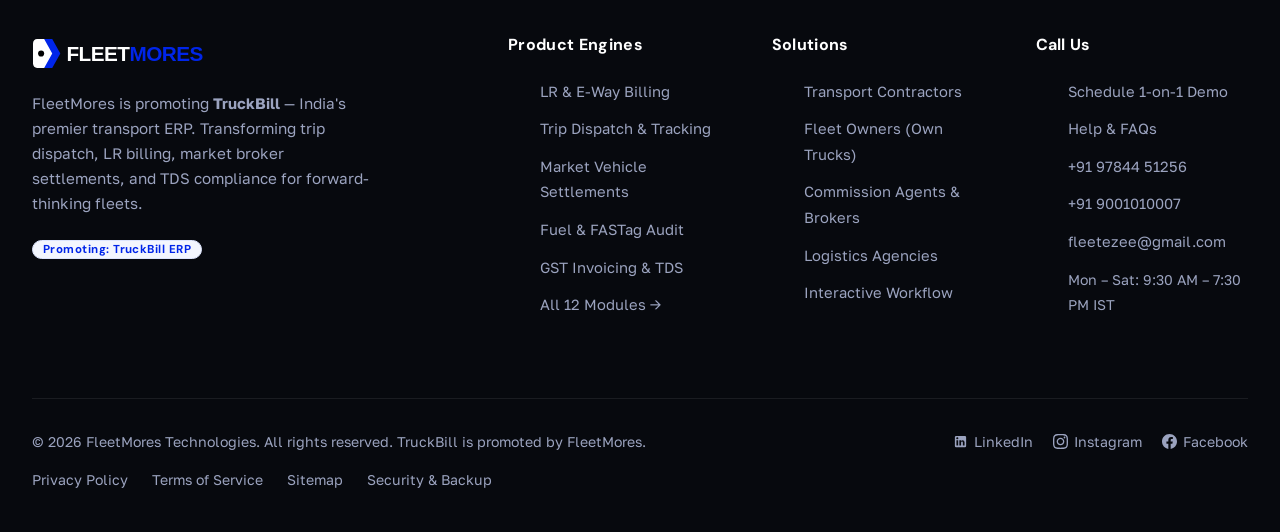
==== commit d70c0067: "feat: add comprehensive sitemaps, robots.txt, PWA manifest, security.txt, and search engine crawler " ====
--- a/index.html
+++ b/index.html
@@ -178,6 +178,9 @@
   ]
 }
   </script>
+  <link rel="sitemap" type="application/xml" title="Sitemap" href="https://fleetmores.com/sitemap.xml">
+  <link rel="manifest" href="https://fleetmores.com/site.webmanifest">
+  <meta name="theme-color" content="#0025E9">
 </head>
 <body>
 
@@ -1083,6 +1086,7 @@
         <div style="display: flex; gap: 24px;">
           <a href="contact.html">Privacy Policy</a>
           <a href="contact.html">Terms of Service</a>
+          <a href="sitemap.html">Sitemap</a>
           <a href="contact.html">Security & Backup</a>
         </div>
       </div>
